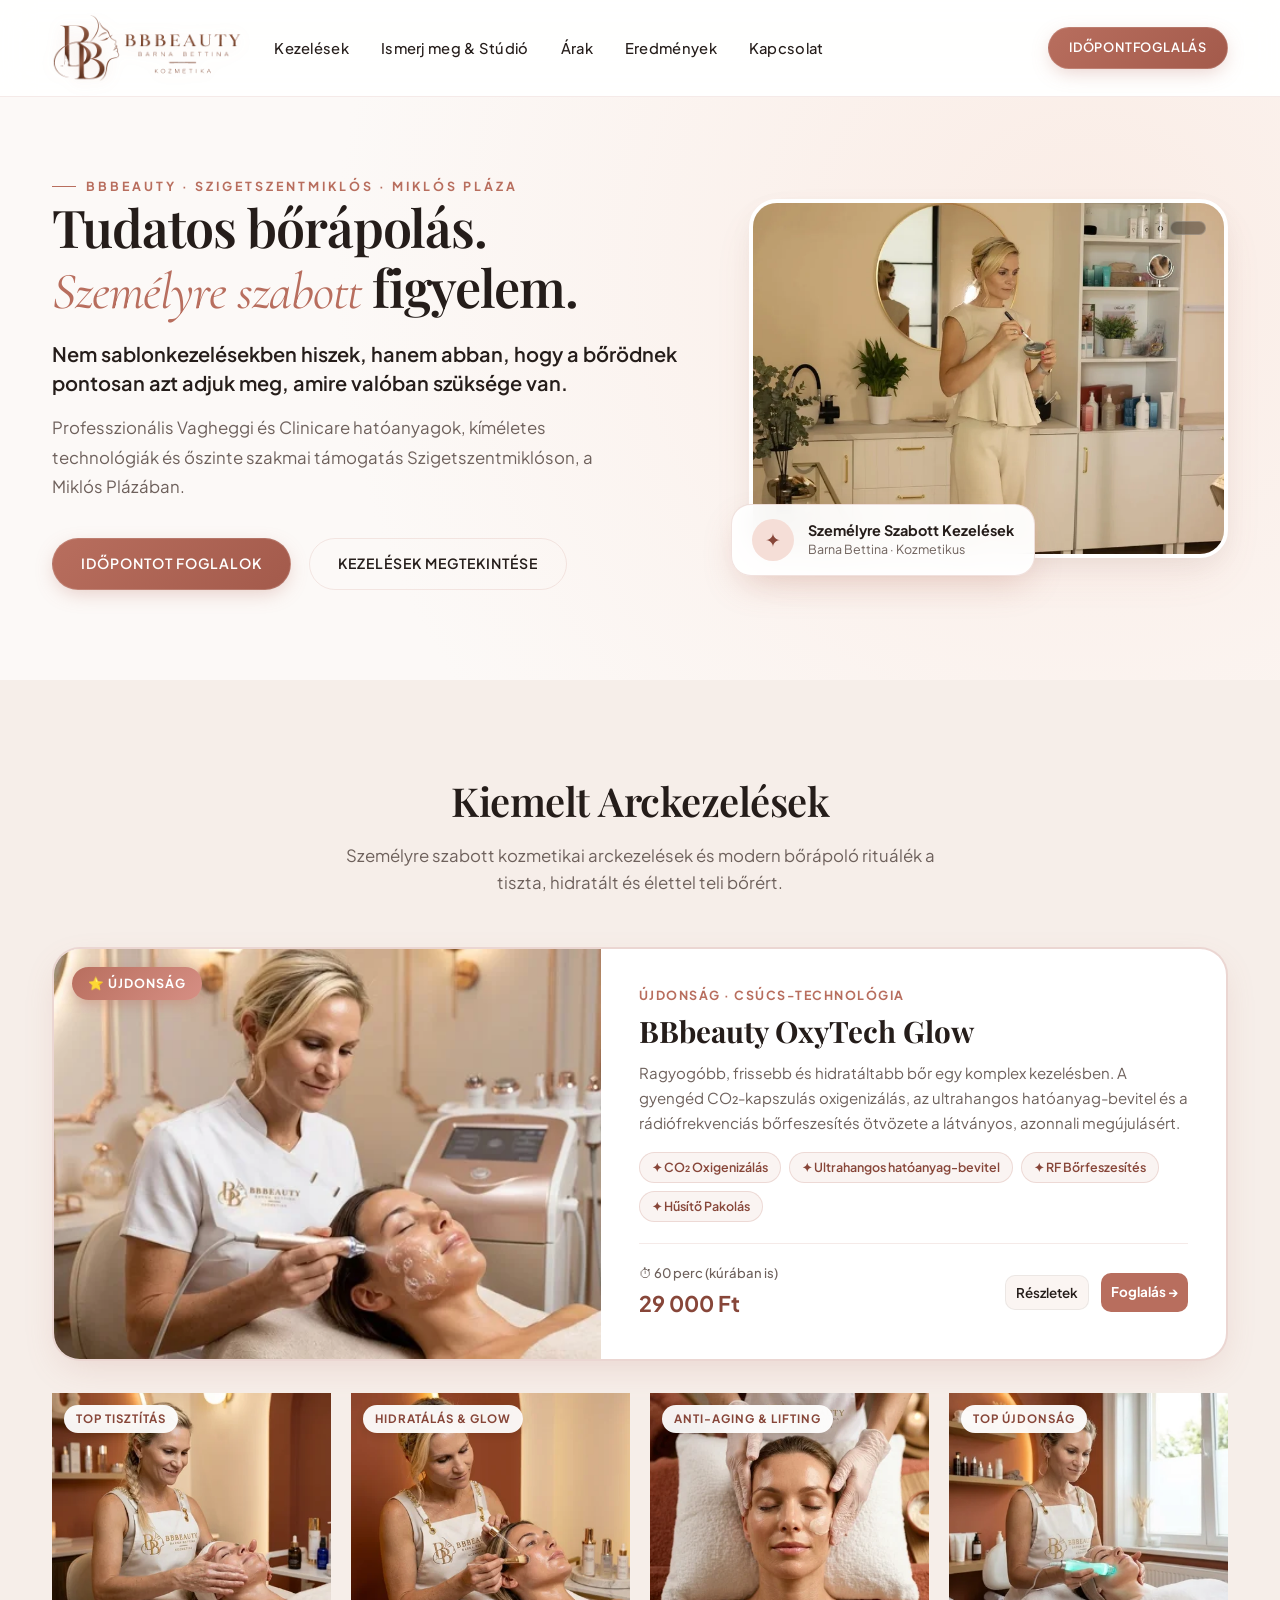
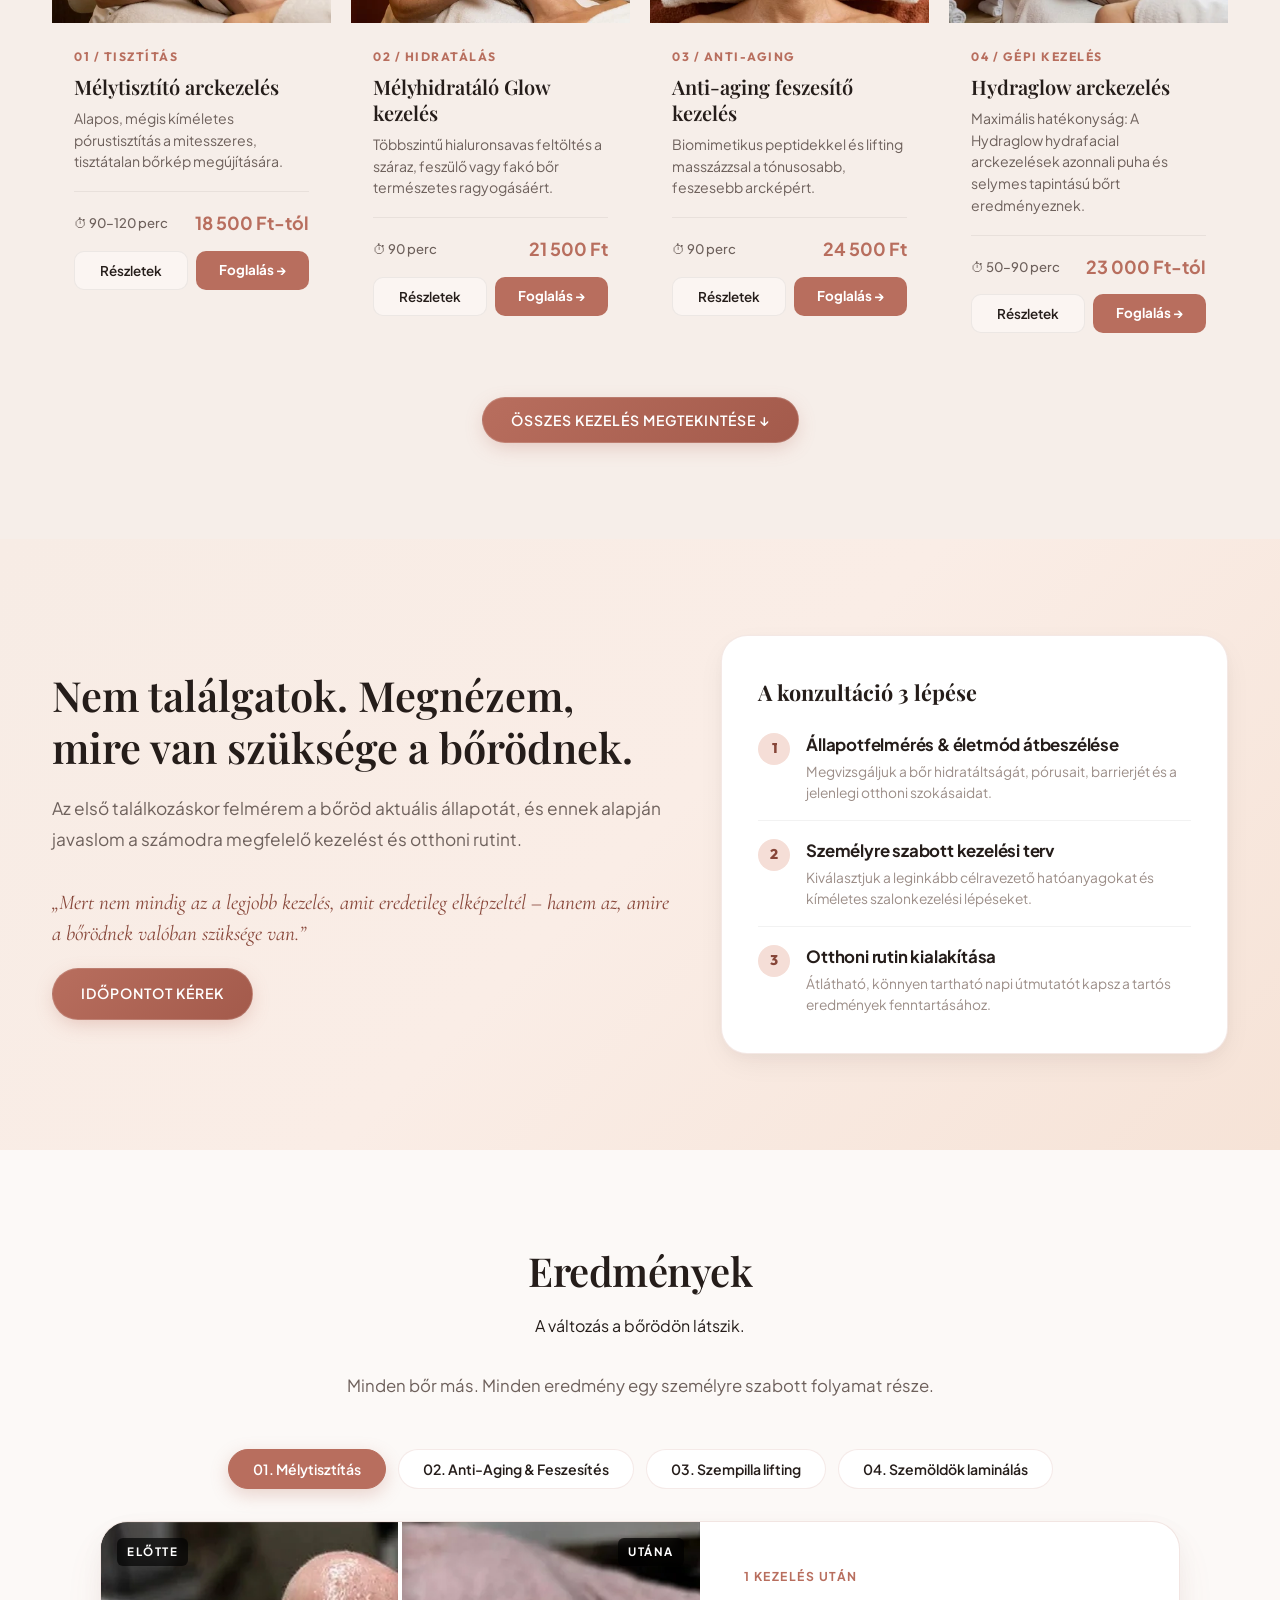
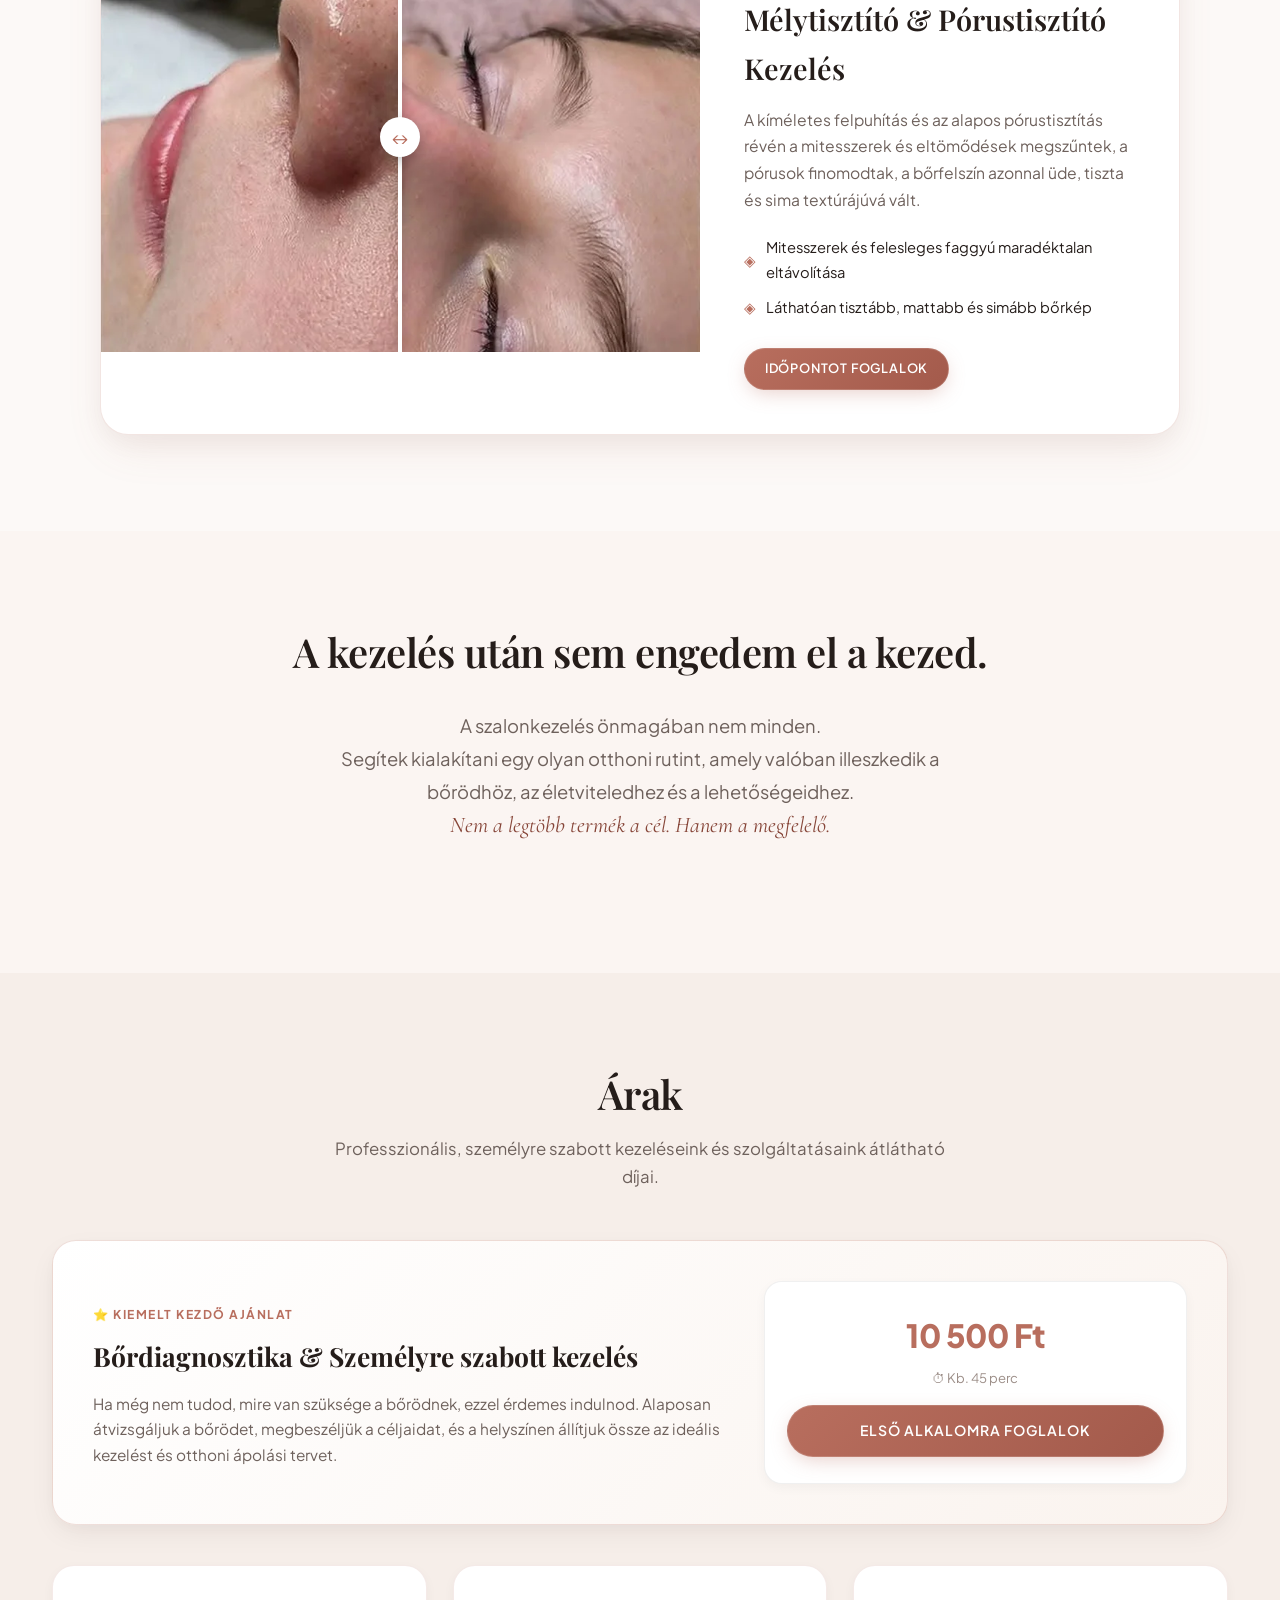
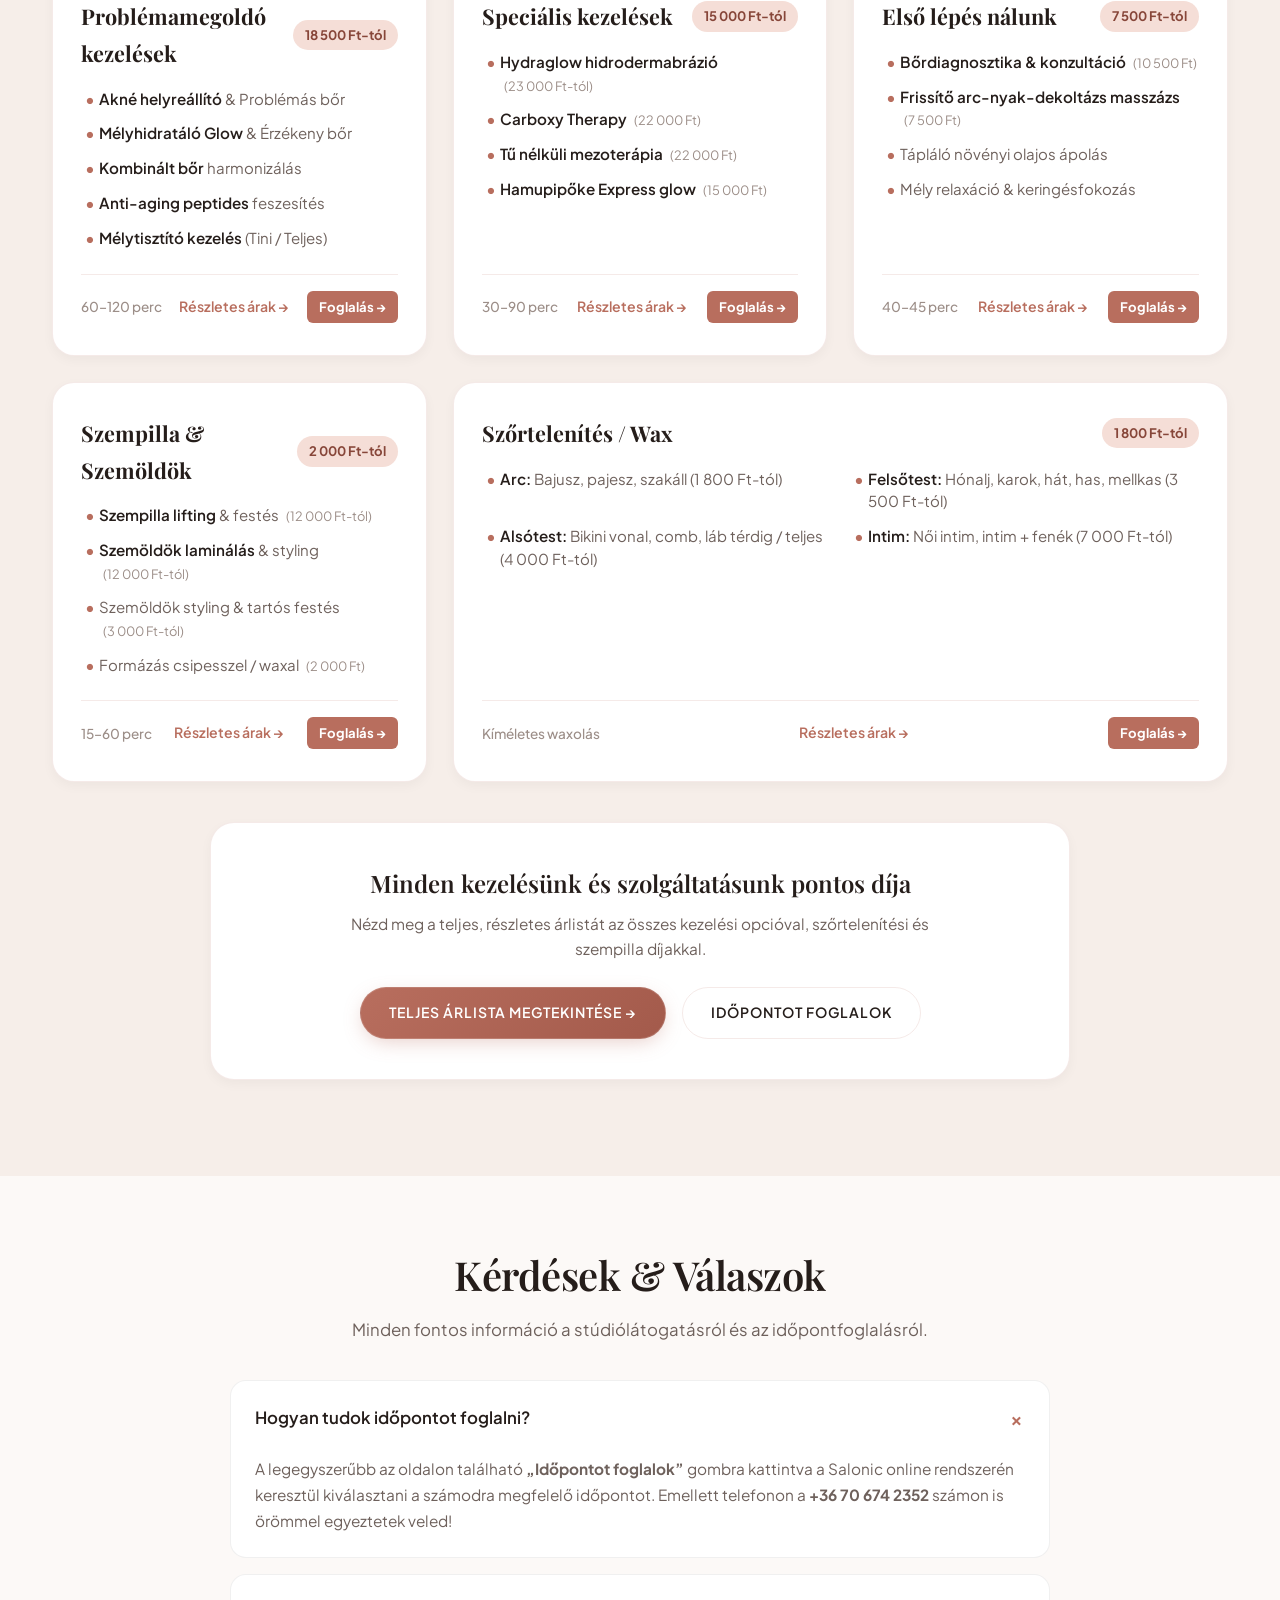
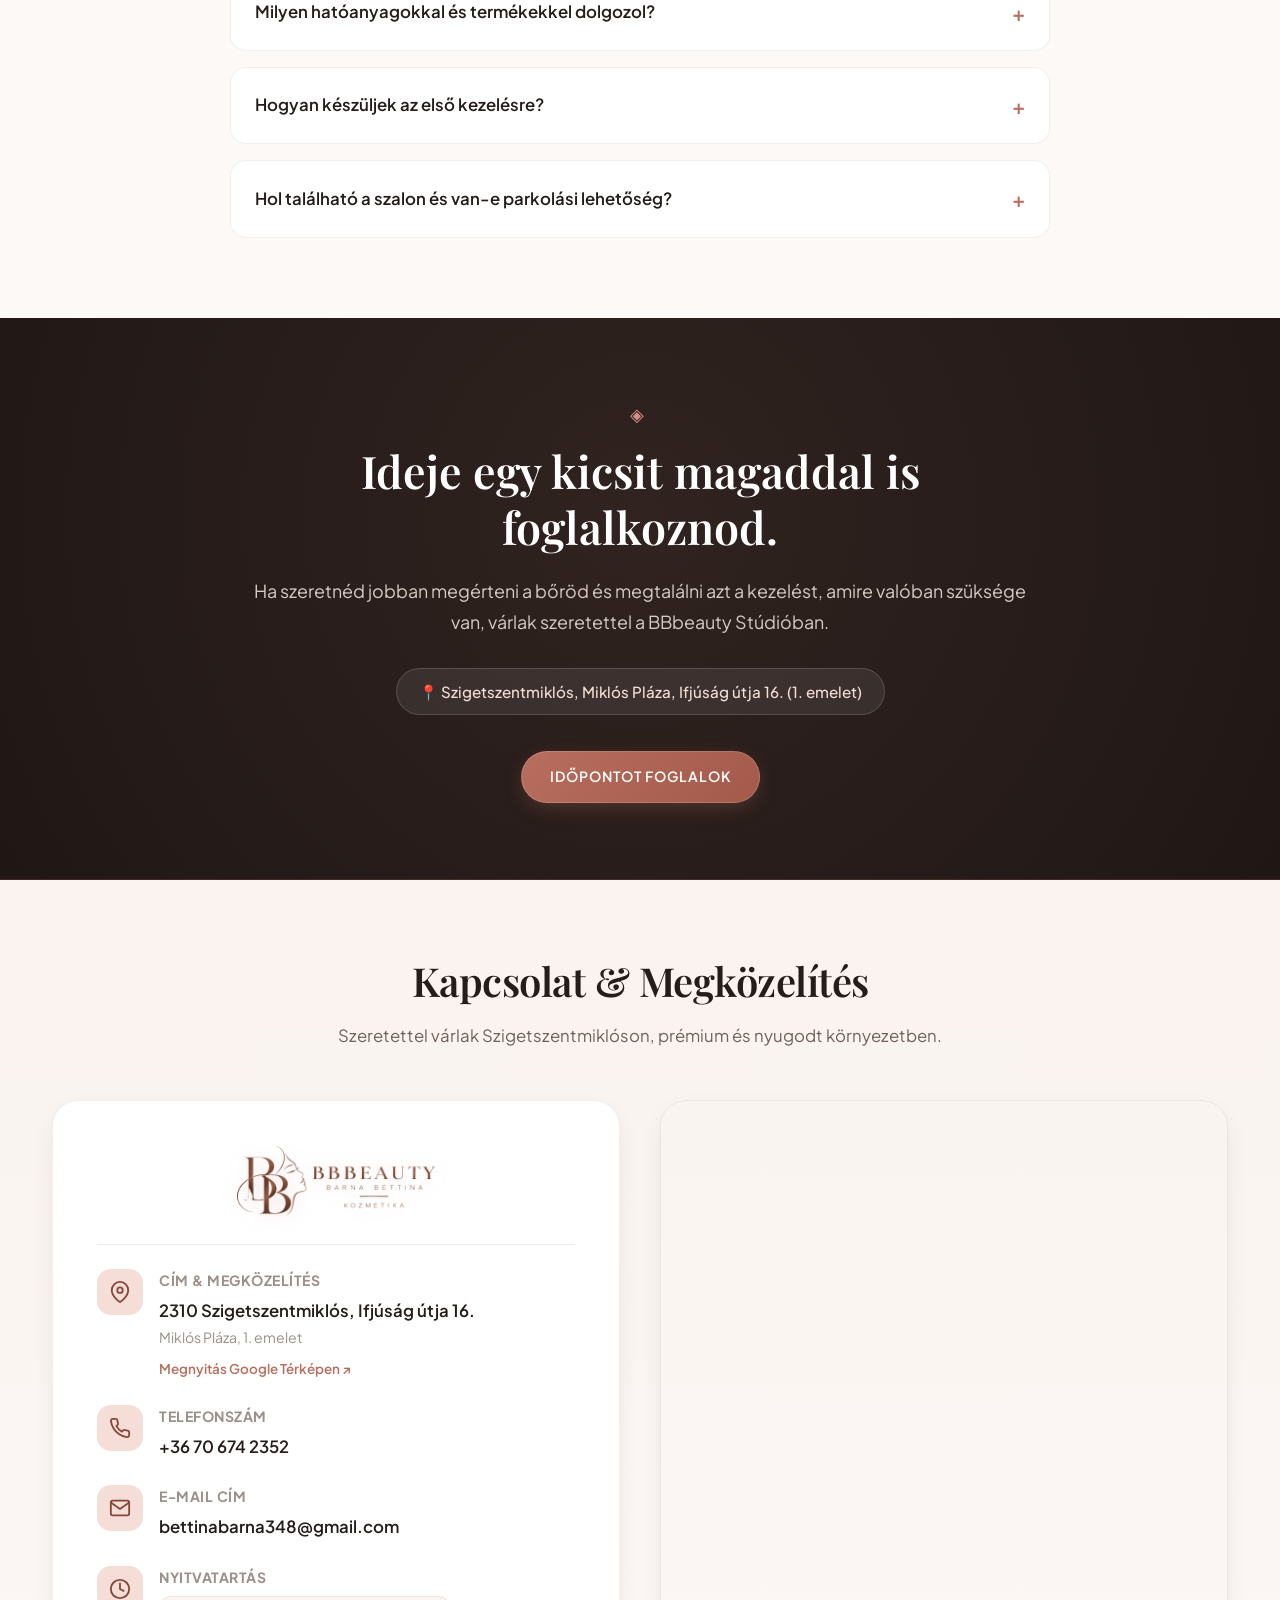
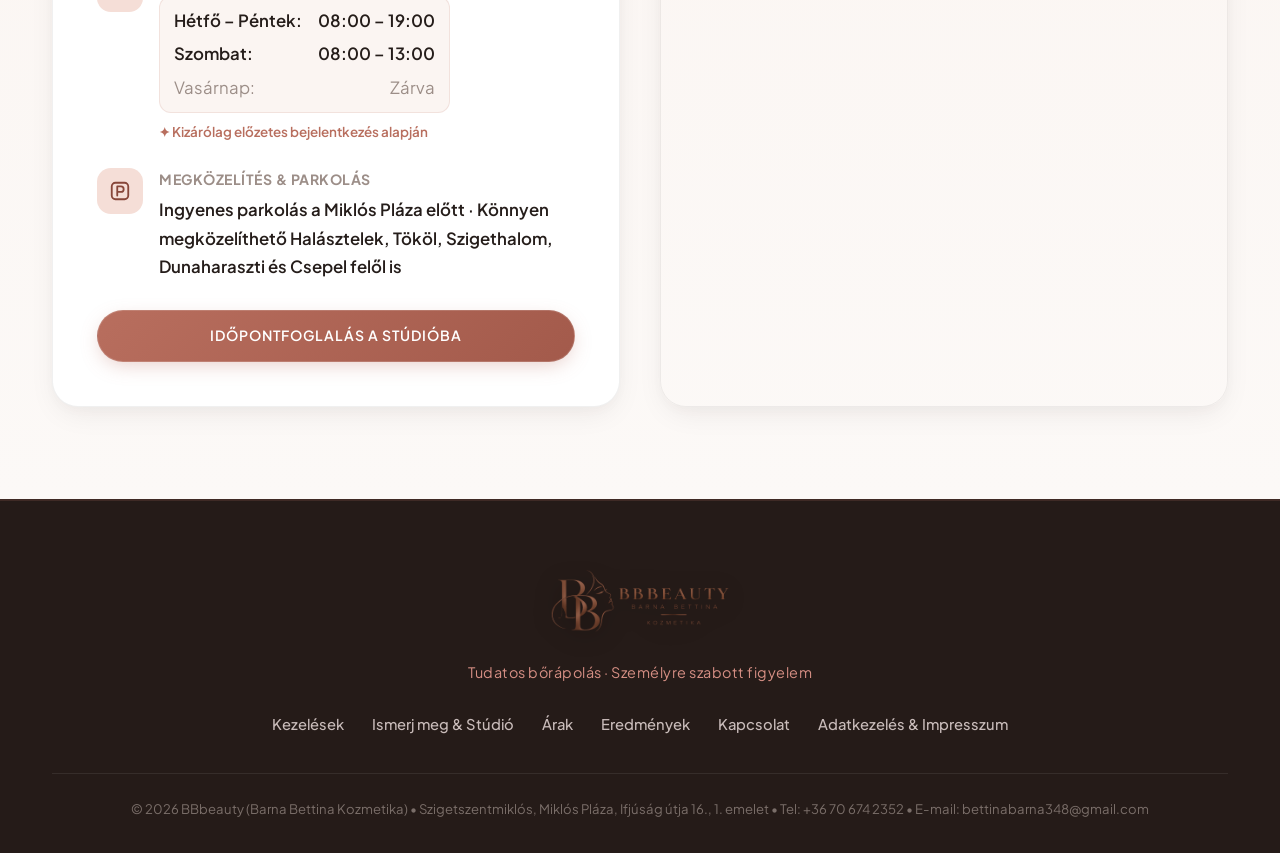
==== index.html @ 39298347 "feat: Teljes SEO csomag szinkronizálása és keresőmotorok (Google indexelés) bekapcsolása" ====
<!DOCTYPE html>

<html lang="hu">
<head>
<meta charset="utf-8"/>
<meta content="width=device-width, initial-scale=1.0" name="viewport"/>
<title>BBbeauty Kozmetika Szigetszentmiklós | Arckezelés, Hydraglow, Anti-aging</title>
<meta content="Tudatos bőrápolás Szigetszentmiklóson a Miklós Plázában. Vagheggi és Clinicare kezelések, mélytisztítás, hialuronsavas és oxigénes arckezelések. Foglalj időpontot!" name="description"/>
<meta content="index, follow, max-image-preview:large, max-snippet:-1, max-video-preview:-1" name="robots"/>
<link href="https://bbbeautykozmetika.hu/" rel="canonical"/>
<link href="favicon.ico" rel="icon" sizes="any"/>
<link href="favicon-32x32.png" rel="icon" sizes="32x32" type="image/png"/>
<link href="favicon-16x16.png" rel="icon" sizes="16x16" type="image/png"/>
<link href="apple-touch-icon.png" rel="apple-touch-icon"/>
<link href="manifest.json" rel="manifest"/>
<meta content="#B86E5E" name="theme-color"/>
<!-- OpenGraph / Social SEO -->
<meta content="website" property="og:type"/>
<meta content="hu_HU" property="og:locale"/>
<meta content="https://bbbeautykozmetika.hu/" property="og:url"/>
<meta content="BBbeauty Kozmetika Szigetszentmiklós" property="og:site_name"/>
<meta content="BBbeauty Kozmetika Szigetszentmiklós | Arckezelés, Hydraglow, Anti-aging" property="og:title"/>
<meta content="Tudatos bőrápolás Szigetszentmiklóson a Miklós Plázában. Vagheggi és Clinicare kezelések, mélytisztítás, hialuronsavas és oxigénes arckezelések. Foglalj időpontot!" property="og:description"/>
<meta content="https://bbbeautykozmetika.hu/images/bbbeauty-oxytech-glow-arckezeles-szigetszentmiklos-1200.jpg" property="og:image"/>
<meta content="1200" property="og:image:width"/>
<meta content="900" property="og:image:height"/>
<meta content="BBbeauty Kozmetika Szigetszentmiklós - Barna Bettina" property="og:image:alt"/>
<meta content="summary_large_image" name="twitter:card"/>
<meta content="https://bbbeautykozmetika.hu/images/bbbeauty-oxytech-glow-arckezeles-szigetszentmiklos-1200.jpg" name="twitter:image"/>
<!-- Schema.org LocalBusiness Structured Data -->
<script type="application/ld+json">
{
  "@context": "https://schema.org",
  "@graph": [
    {
      "@type": "BeautySalon",
      "@id": "https://bbbeautykozmetika.hu/#salon",
      "name": "BBbeauty Kozmetika - Barna Bettina",
      "url": "https://bbbeautykozmetika.hu/",
      "image": [
        "https://bbbeautykozmetika.hu/images/bbbeauty-oxytech-glow-arckezeles-szigetszentmiklos-1200.jpg",
        "https://bbbeautykozmetika.hu/images/bbbeauty-barna-bettina-kozmetikus-szigetszentmiklos-1200.jpg"
      ],
      "description": "Személyre szabott arckezelések, tudatos bőrápolás, gépi kezelések és Vagheggi olasz fitokozmetika Szigetszentmiklóson a Miklós Plázában.",
      "serviceType": [
        "Kozmetika Szigetszentmiklós",
        "Személyre szabott arckezelés",
        "Arctisztítás és akné kezelés",
        "Hydraglow hidrodermabrázió",
        "Anti-aging kezelés",
        "Szempilla lifting",
        "Szemöldök laminálás"
      ],
      "areaServed": [
        "Szigetszentmiklós",
        "Halásztelek",
        "Tököl",
        "Szigethalom",
        "Dunaharaszti",
        "Csepel"
      ],
      "address": {
        "@type": "PostalAddress",
        "streetAddress": "Ifjúság útja 16., Miklós Pláza 1. emelet",
        "addressLocality": "Szigetszentmiklós",
        "postalCode": "2310",
        "addressCountry": "HU"
      },
      "geo": {
        "@type": "GeoCoordinates",
        "latitude": 47.3456,
        "longitude": 19.0483
      },
      "telephone": "+36706742352",
      "email": "bettinabarna348@gmail.com",
      "priceRange": "$$",
      "openingHoursSpecification": [
        {
          "@type": "OpeningHoursSpecification",
          "dayOfWeek": ["Monday", "Tuesday", "Wednesday", "Thursday", "Friday"],
          "opens": "08:00",
          "closes": "19:00"
        },
        {
          "@type": "OpeningHoursSpecification",
          "dayOfWeek": "Saturday",
          "opens": "08:00",
          "closes": "13:00"
        }
      ]
    },
    {
      "@type": "FAQPage",
      "@id": "https://bbbeautykozmetika.hu/#faq",
      "mainEntity": [
        {
          "@type": "Question",
          "name": "Hogyan tudok időpontot foglalni?",
          "acceptedAnswer": {
            "@type": "Answer",
            "text": "A legegyszerűbb az oldalon található 'Időpontot foglalok' gombra kattintva a Salonic online rendszerén keresztül kiválasztani a számodra megfelelő időpontot. Emellett telefonon a +36 70 674 2352 számon is egyeztethetünk."
          }
        },
        {
          "@type": "Question",
          "name": "Milyen hatóanyagokkal és termékekkel dolgozol?",
          "acceptedAnswer": {
            "@type": "Answer",
            "text": "A kezelések során professzionális, magas hatóanyag-tartalmú Vagheggi olasz fitokozmetikumokkal és Clinicare orvos-kozmetikai termékekkel dolgozom a bőr egyéni állapotához igazítva."
          }
        },
        {
          "@type": "Question",
          "name": "Hogyan készüljek az első kezelésre?",
          "acceptedAnswer": {
            "@type": "Answer",
            "text": "Különösebb előkészület nem szükséges. Nyugodtan érkezhetsz sminkben is, a stúdióban kíméletesen megtisztítom az arcodat. Érdemes átgondolnod, milyen termékeket használsz most otthon."
          }
        },
        {
          "@type": "Question",
          "name": "Hol található a szalon és van-e parkolási lehetőség?",
          "acceptedAnswer": {
            "@type": "Answer",
            "text": "A stúdió Szigetszentmiklóson, a Miklós Pláza 1. emeletén található (Ifjúság útja 16.). Az épület előtt kényelmes és ingyenes parkolóhelyek állnak rendelkezésedre."
          }
        }
      ]
    }
  ]
}
</script>
<link href="styles.css?v=8.1" rel="stylesheet"/>
</head>
<body id="top">
<!-- ================= HEADER & NAVIGATION ================= -->
<header class="site-header">
<div class="container">
<nav class="navbar">
<a class="brand-logo" href="#top" title="BBbeauty - Vissza a tetejére">
<img alt="BBbeauty Logo Szigetszentmiklós" class="brand-logo-img" height="64" src="images/logonyujtott.png" width="168"/>
</a>
<ul class="nav-links">
<li><a class="nav-link" href="#kezelesek">Kezelések</a></li>
<li><a class="nav-link" href="rolam.html">Ismerj meg &amp; Stúdió</a></li>
<li><a class="nav-link" href="arak.html">Árak</a></li>
<li><a class="nav-link" href="#eredmenyek">Eredmények</a></li>
<li><a class="nav-link" href="#kapcsolat">Kapcsolat</a></li>
</ul>
<div class="nav-actions">
<a class="btn btn-primary btn-sm" href="https://bbbeautykozmetika.salonic.hu/showServices/?employeeId=33059&amp;placeId=14908&amp;serviceId=0" rel="noopener noreferrer" target="_blank">
            Időpontfoglalás
          </a>
<button aria-label="Menü megnyitása" class="hamburger-btn">
<span></span><span></span><span></span>
</button>
</div>
</nav>
</div>
</header>
<!-- Mobil Drawer Menü -->
<div class="drawer-backdrop"></div>
<div aria-hidden="true" class="mobile-nav-drawer">
<div class="drawer-header">
<img alt="BBbeauty Logo" src="images/logonyujtott.png" style="height: 52px; width: auto; object-fit: contain;"/>
<button aria-label="Menü bezárása" class="drawer-close-btn">×</button>
</div>
<ul class="drawer-links">
<li><a href="#kezelesek">Kezelések</a></li>
<li><a href="rolam.html">Ismerj meg &amp; Stúdió</a></li>
<li><a href="arak.html">Árak</a></li>
<li><a href="#eredmenyek">Eredmények</a></li>
<li><a href="#arcdiagnosztika">Arcdiagnosztika</a></li>
<li><a href="#gyik">GYIK</a></li>
<li><a href="#kapcsolat">Kapcsolat</a></li>
</ul>
<div style="margin-top: auto; padding-top: 24px;">
<a class="btn btn-primary" href="https://bbbeautykozmetika.salonic.hu/showServices/?employeeId=33059&amp;placeId=14908&amp;serviceId=0" rel="noopener noreferrer" style="width: 100%;" target="_blank">
        Időpontfoglalás
      </a>
</div>
</div>
<!-- ================= 1. HERO SZEKCIÓ (SLIDERREL & V8 BRANDING) ================= -->
<section class="hero-section">
<div class="container">
<div class="hero-grid">
<div class="hero-content">
<div class="hero-tag">BBbeauty · Szigetszentmiklós · Miklós Pláza</div>
<h1 class="hero-title">
            Tudatos bőrápolás.<br/>
<em>Személyre szabott</em> figyelem.
          </h1>
<p class="hero-subtitle">
            Nem sablonkezelésekben hiszek, hanem abban, hogy a bőrödnek pontosan azt adjuk meg, amire valóban szüksége van.
          </p>
<p class="hero-lead">
            Professzionális Vagheggi és Clinicare hatóanyagok, kíméletes technológiák és őszinte szakmai támogatás Szigetszentmiklóson, a Miklós Plázában.
          </p>
<div class="hero-actions">
<a class="btn btn-primary" href="https://bbbeautykozmetika.salonic.hu/showServices/?employeeId=33059&amp;placeId=14908&amp;serviceId=0" rel="noopener noreferrer" target="_blank">
              Időpontot foglalok
            </a>
<a class="btn btn-outline" href="#kezelesek">
              Kezelések megtekintése
            </a>
</div>
</div>
<div class="hero-visual">
<div class="portrait-card">
<!-- 3 Képes Finom Hero Slider -->
<div class="hero-slider-frame">
<div class="hero-slide active">
<img alt="BBbeauty Kozmetika Szigetszentmiklós - Professzionális tálkeverés és hatóanyagok előkészítése" fetchpriority="high" height="450" loading="eager" sizes="(max-width: 768px) 100vw, 600px" src="images/bbbeauty-szalon-kezeles-elokeszites-800.webp" srcset="images/bbbeauty-szalon-kezeles-elokeszites-480.webp 480w, images/bbbeauty-szalon-kezeles-elokeszites-800.webp 800w, images/bbbeauty-szalon-kezeles-elokeszites-1200.webp 1200w" width="600"/>
</div>
<div class="hero-slide">
<img alt="BBbeauty Kozmetika - Exkluzív kezelőágy és prémium szalonkörnyezet Szigetszentmiklóson" height="450" loading="lazy" sizes="(max-width: 768px) 100vw, 600px" src="images/bbbeauty-szalon-kezeloagy-vagheggi-800.webp" srcset="images/bbbeauty-szalon-kezeloagy-vagheggi-480.webp 480w, images/bbbeauty-szalon-kezeloagy-vagheggi-800.webp 800w, images/bbbeauty-szalon-kezeloagy-vagheggi-1200.webp 1200w" width="600"/>
</div>
<div class="hero-slide">
<img alt="BBbeauty Kozmetika - Barna Bettina kozmetikus a kezelőágynál" height="450" loading="lazy" sizes="(max-width: 768px) 100vw, 600px" src="images/bbbeauty-barna-bettina-kezeles-kozben-800.webp" srcset="images/bbbeauty-barna-bettina-kezeles-kozben-480.webp 480w, images/bbbeauty-barna-bettina-kezeles-kozben-800.webp 800w, images/bbbeauty-barna-bettina-kezeles-kozben-1200.webp 1200w" width="600"/>
</div>
<!-- Slider navigációs pontok -->
<div class="hero-slider-dots">
<button aria-label="1. kép megtekintése" class="slider-dot active"></button>
<button aria-label="2. kép megtekintése" class="slider-dot"></button>
<button aria-label="3. kép megtekintése" class="slider-dot"></button>
</div>
</div>
<!-- Lebegő Prémium Badge -->
<div class="portrait-floating-badge">
<div class="floating-badge-icon">✦</div>
<div>
<div class="floating-badge-title">Személyre Szabott Kezelések</div>
<div class="floating-badge-sub">Barna Bettina · Kozmetikus</div>
</div>
</div>
</div>
</div>
</div>
</div>
</section>
<!-- ================= 2. KEZELÉSEK (TOP 4 KÉPES KÁRTYA & TELJES KATALÓGUS) ================= -->
<section class="site-section section-alt" id="kezelesek">
<div class="container">
<div class="section-head-center">
<h2 class="section-title-large">Kiemelt Arckezelések</h2>
<p class="section-desc">
          Személyre szabott kozmetikai arckezelések és modern bőrápoló rituálék a tiszta, hidratált és élettel teli bőrért.
        </p>
</div>
<!-- 1. Fekvő Kiemelt Kezelés (BBbeauty OxyTech Glow) -->
<div class="v8-signature-card">
<div class="v8-signature-img-wrap">
<img alt="BBbeauty Kozmetika Szigetszentmiklós - OxyTech Glow oxigénes kezelés" height="900" loading="lazy" sizes="(max-width: 600px) 100vw, (max-width: 1024px) 50vw, 360px" src="images/bbbeauty-oxytech-glow-arckezeles-szigetszentmiklos-800.webp" srcset="images/bbbeauty-oxytech-glow-arckezeles-szigetszentmiklos-480.webp 480w, images/bbbeauty-oxytech-glow-arckezeles-szigetszentmiklos-800.webp 800w, images/bbbeauty-oxytech-glow-arckezeles-szigetszentmiklos-1200.webp 1200w" width="1200"/>
<span class="v8-signature-badge">⭐ Újdonság</span>
</div>
<div class="v8-signature-body">
<div>
<span class="v8-signature-tag">Újdonság · Csúcs-technológia</span>
<h3 class="v8-signature-title">BBbeauty OxyTech Glow</h3>
<p class="v8-signature-desc">
              Ragyogóbb, frissebb és hidratáltabb bőr egy komplex kezelésben. A gyengéd CO₂-kapszulás oxigenizálás, az ultrahangos hatóanyag-bevitel és a rádiófrekvenciás bőrfeszesítés ötvözete a látványos, azonnali megújulásért.
            </p>
<div class="v8-signature-features">
<span class="v8-signature-pill">✦ CO₂ Oxigenizálás</span>
<span class="v8-signature-pill">✦ Ultrahangos hatóanyag-bevitel</span>
<span class="v8-signature-pill">✦ RF Bőrfeszesítés</span>
<span class="v8-signature-pill">✦ Hűsítő Pakolás</span>
</div>
</div>
<div class="v8-signature-footer">
<div class="v8-signature-meta">
<span class="v8-signature-duration">⏱ 60 perc (kúrában is)</span>
<span class="v8-signature-price">29 000 Ft</span>
</div>
<div class="v8-signature-actions">
<button class="btn-detail-link btn-treatment-detail" data-id="oxytech-glow">Részletek</button>
<a class="btn-card-book" href="https://bbbeautykozmetika.salonic.hu/showServices/?employeeId=33059&amp;placeId=14908&amp;serviceId=0" rel="noopener noreferrer" target="_blank">Foglalás →</a>
</div>
</div>
</div>
</div>
<!-- 2. További 4 Kiemelt Kezelés (4-es Kártyarács) -->
<div class="v8-top-grid">
<!-- 1. Mélytisztító arckezelés -->
<div class="v8-top-card">
<div class="v8-top-img-wrap">
<img alt="BBbeauty Kozmetika Szigetszentmiklós - Mélytisztító arckezelés és pórustisztítás" height="900" loading="lazy" sizes="(max-width: 600px) 100vw, (max-width: 1024px) 50vw, 360px" src="images/bbbeauty-melytisztito-arckezeles-szigetszentmiklos-800.webp" srcset="images/bbbeauty-melytisztito-arckezeles-szigetszentmiklos-480.webp 480w, images/bbbeauty-melytisztito-arckezeles-szigetszentmiklos-800.webp 800w, images/bbbeauty-melytisztito-arckezeles-szigetszentmiklos-1200.webp 1200w" width="1200"/>
<span class="v8-top-badge">Top Tisztítás</span>
</div>
<div class="v8-top-body">
<div>
<span class="v8-top-num">01 / TISZTÍTÁS</span>
<h3 class="v8-top-title">Mélytisztító arckezelés</h3>
<p class="v8-top-desc">Alapos, mégis kíméletes pórustisztítás a mitesszeres, tisztátalan bőrkép megújítására.</p>
</div>
<div class="v8-top-footer">
<div class="v8-top-meta">
<span class="v8-top-duration">⏱ 90–120 perc</span>
<span class="v8-top-price">18 500 Ft-tól</span>
</div>
<div class="card-action-btns">
<button class="btn-detail-link btn-treatment-detail" data-id="melytisztito-arckezeles">Részletek</button>
<a class="btn-card-book" href="https://bbbeautykozmetika.salonic.hu/selectEmployee/?placeId=14908&amp;serviceId=479904" rel="noopener noreferrer" target="_blank">Foglalás →</a>
</div>
</div>
</div>
</div>
<!-- 2. Mélyhidratáló Glow kezelés -->
<div class="v8-top-card">
<div class="v8-top-img-wrap">
<img alt="BBbeauty Kozmetika Szigetszentmiklós - Mélyhidratáló Glow hialuronsavas arckezelés" height="900" loading="lazy" sizes="(max-width: 600px) 100vw, (max-width: 1024px) 50vw, 360px" src="images/bbbeauty-melyhidralato-glow-arckezeles-800.webp" srcset="images/bbbeauty-melyhidralato-glow-arckezeles-480.webp 480w, images/bbbeauty-melyhidralato-glow-arckezeles-800.webp 800w, images/bbbeauty-melyhidralato-glow-arckezeles-1200.webp 1200w" width="1200"/>
<span class="v8-top-badge">Hidratálás &amp; Glow</span>
</div>
<div class="v8-top-body">
<div>
<span class="v8-top-num">02 / HIDRATÁLÁS</span>
<h3 class="v8-top-title">Mélyhidratáló Glow kezelés</h3>
<p class="v8-top-desc">Többszintű hialuronsavas feltöltés a száraz, feszülő vagy fakó bőr természetes ragyogásáért.</p>
</div>
<div class="v8-top-footer">
<div class="v8-top-meta">
<span class="v8-top-duration">⏱ 90 perc</span>
<span class="v8-top-price">21 500 Ft</span>
</div>
<div class="card-action-btns">
<button class="btn-detail-link btn-treatment-detail" data-id="melyhidralato-glow">Részletek</button>
<a class="btn-card-book" href="https://bbbeautykozmetika.salonic.hu/selectEmployee/?placeId=14908&amp;serviceId=479908" rel="noopener noreferrer" target="_blank">Foglalás →</a>
</div>
</div>
</div>
</div>
<!-- 3. Anti-aging feszesítő kezelés -->
<div class="v8-top-card">
<div class="v8-top-img-wrap">
<img alt="BBbeauty Kozmetika Szigetszentmiklós - Anti-aging peptides lifting kezelés" height="900" loading="lazy" sizes="(max-width: 600px) 100vw, (max-width: 1024px) 50vw, 360px" src="images/bbbeauty-anti-aging-feszesito-kezeles-800.webp" srcset="images/bbbeauty-anti-aging-feszesito-kezeles-480.webp 480w, images/bbbeauty-anti-aging-feszesito-kezeles-800.webp 800w, images/bbbeauty-anti-aging-feszesito-kezeles-1200.webp 1200w" width="1200"/>
<span class="v8-top-badge">Anti-Aging &amp; Lifting</span>
</div>
<div class="v8-top-body">
<div>
<span class="v8-top-num">03 / ANTI-AGING</span>
<h3 class="v8-top-title">Anti-aging feszesítő kezelés</h3>
<p class="v8-top-desc">Biomimetikus peptidekkel és lifting masszázzsal a tónusosabb, feszesebb arcképért.</p>
</div>
<div class="v8-top-footer">
<div class="v8-top-meta">
<span class="v8-top-duration">⏱ 90 perc</span>
<span class="v8-top-price">24 500 Ft</span>
</div>
<div class="card-action-btns">
<button class="btn-detail-link btn-treatment-detail" data-id="anti-aging-feszesito">Részletek</button>
<a class="btn-card-book" href="https://bbbeautykozmetika.salonic.hu/selectEmployee/?placeId=14908&amp;serviceId=479914" rel="noopener noreferrer" target="_blank">Foglalás →</a>
</div>
</div>
</div>
</div>
<!-- 4. Hydraglow hidrodermabráziós arckezelés -->
<div class="v8-top-card">
<div class="v8-top-img-wrap">
<img alt="BBbeauty Kozmetika Szigetszentmiklós - Hydraglow hidrodermabráziós arckezelés" height="900" loading="lazy" sizes="(max-width: 600px) 100vw, (max-width: 1024px) 50vw, 360px" src="images/bbbeauty-hydraglow-hidrodermabrazio-kezeles-800.webp" srcset="images/bbbeauty-hydraglow-hidrodermabrazio-kezeles-480.webp 480w, images/bbbeauty-hydraglow-hidrodermabrazio-kezeles-800.webp 800w, images/bbbeauty-hydraglow-hidrodermabrazio-kezeles-1200.webp 1200w" width="1200"/>
<span class="v8-top-badge">Top Újdonság</span>
</div>
<div class="v8-top-body">
<div>
<span class="v8-top-num">04 / GÉPI KEZELÉS</span>
<h3 class="v8-top-title">Hydraglow arckezelés</h3>
<p class="v8-top-desc">Maximális hatékonyság: A Hydraglow hydrafacial arckezelések azonnali puha és selymes tapintású bőrt eredményeznek.</p>
</div>
<div class="v8-top-footer">
<div class="v8-top-meta">
<span class="v8-top-duration">⏱ 50–90 perc</span>
<span class="v8-top-price">23 000 Ft-tól</span>
</div>
<div class="card-action-btns">
<button class="btn-detail-link btn-treatment-detail" data-id="hydraglow-arckezeles">Részletek</button>
<a class="btn-card-book" href="https://bbbeautykozmetika.salonic.hu/showServices/?employeeId=33059&amp;placeId=14908&amp;serviceId=0" rel="noopener noreferrer" target="_blank">Foglalás →</a>
</div>
</div>
</div>
</div>
</div>
<!-- Összes kezelés megtekintése Gomb -->
<div style="text-align: center;">
<button class="btn btn-primary" id="toggleCatalogBtn">
          Összes kezelés megtekintése ↓
        </button>
</div>
<!-- Lenyíló / Részletes Katalógus Blokk (9 Kezelés Kategória Szűrőkkel) -->
<div class="treatments-catalog-wrap" id="catalogWrap" style="display: none;">
<div class="filter-tabs-bar">
<button class="filter-tab-btn active" data-filter="all">Összes Kezelés</button>
<button class="filter-tab-btn" data-filter="cleansing">Mélytisztítás</button>
<button class="filter-tab-btn" data-filter="glow">Hidratálás &amp; Glow</button>
<button class="filter-tab-btn" data-filter="antiaging">Anti-aging &amp; Feszesítés</button>
<button class="filter-tab-btn" data-filter="problemas">Problémás Bőr</button>
<button class="filter-tab-btn" data-filter="sensitive">Érzékeny Bőr</button>
<button class="filter-tab-btn" data-filter="special">Gépi Kezelések</button>
</div>
<div class="treatments-grid">
<!-- 1. BBbeauty OxyTech Glow -->
<div class="treatment-card-item" data-category="special glow antiaging">
<div class="treatment-img-wrap">
<img alt="BBbeauty Kozmetika Szigetszentmiklós - OxyTech Glow oxigénes kezelés" height="900" loading="lazy" sizes="(max-width: 600px) 100vw, (max-width: 1024px) 50vw, 360px" src="images/bbbeauty-oxytech-glow-arckezeles-szigetszentmiklos-800.webp" srcset="images/bbbeauty-oxytech-glow-arckezeles-szigetszentmiklos-480.webp 480w, images/bbbeauty-oxytech-glow-arckezeles-szigetszentmiklos-800.webp 800w, images/bbbeauty-oxytech-glow-arckezeles-szigetszentmiklos-1200.webp 1200w" width="1200"/>
<span class="treatment-badge-tag">⭐ Újdonság</span>
</div>
<div class="treatment-body">
<div>
<h3 class="treatment-title">BBbeauty OxyTech Glow</h3>
<p class="treatment-desc">Komplex non-invazív oxigénterápia: gyengéd CO₂ hámlasztás, ultrahangos szérumbevitel és RF bőrfeszesítés.</p>
</div>
<div class="treatment-footer">
<div class="treatment-meta-info">
<span class="treatment-duration">⏱ 60 perc</span>
<span class="treatment-price">29 000 Ft</span>
</div>
<div class="card-action-btns">
<button class="btn-detail-link btn-treatment-detail" data-id="oxytech-glow">Részletek</button>
<a class="btn-card-book" href="https://bbbeautykozmetika.salonic.hu/showServices/?employeeId=33059&amp;placeId=14908&amp;serviceId=0" rel="noopener noreferrer" target="_blank">Foglalás →</a>
</div>
</div>
</div>
</div>
<!-- 2. Mélytisztító arckezelés -->
<div class="treatment-card-item" data-category="cleansing">
<div class="treatment-img-wrap">
<img alt="BBbeauty Kozmetika Szigetszentmiklós - Mélytisztító arckezelés és pórustisztítás" height="900" loading="lazy" sizes="(max-width: 600px) 100vw, (max-width: 1024px) 50vw, 360px" src="images/bbbeauty-melytisztito-arckezeles-szigetszentmiklos-800.webp" srcset="images/bbbeauty-melytisztito-arckezeles-szigetszentmiklos-480.webp 480w, images/bbbeauty-melytisztito-arckezeles-szigetszentmiklos-800.webp 800w, images/bbbeauty-melytisztito-arckezeles-szigetszentmiklos-1200.webp 1200w" width="1200"/>
<span class="treatment-badge-tag">Mélytisztítás</span>
</div>
<div class="treatment-body">
<div>
<h3 class="treatment-title">Mélytisztító arckezelés</h3>
<p class="treatment-desc">Alapos, mégis kíméletes pórustisztítás a mitesszeres, tisztátalan bőrkép megújítására.</p>
</div>
<div class="treatment-footer">
<div class="treatment-meta-info">
<span class="treatment-duration">⏱ 90–120 perc</span>
<span class="treatment-price">18 500 Ft-tól</span>
</div>
<div class="card-action-btns">
<button class="btn-detail-link btn-treatment-detail" data-id="melytisztito-arckezeles">Részletek</button>
<a class="btn-card-book" href="https://bbbeautykozmetika.salonic.hu/showServices/?employeeId=33059&amp;placeId=14908&amp;serviceId=0" rel="noopener noreferrer" target="_blank">Foglalás →</a>
</div>
</div>
</div>
</div>
<!-- 3. Mélyhidratáló Glow kezelés -->
<div class="treatment-card-item" data-category="glow">
<div class="treatment-img-wrap">
<img alt="BBbeauty Kozmetika Szigetszentmiklós - Mélyhidratáló Glow hialuronsavas arckezelés" height="900" loading="lazy" sizes="(max-width: 600px) 100vw, (max-width: 1024px) 50vw, 360px" src="images/bbbeauty-melyhidralato-glow-arckezeles-800.webp" srcset="images/bbbeauty-melyhidralato-glow-arckezeles-480.webp 480w, images/bbbeauty-melyhidralato-glow-arckezeles-800.webp 800w, images/bbbeauty-melyhidralato-glow-arckezeles-1200.webp 1200w" width="1200"/>
<span class="treatment-badge-tag">Hidratálás</span>
</div>
<div class="treatment-body">
<div>
<h3 class="treatment-title">Mélyhidratáló Glow kezelés</h3>
<p class="treatment-desc">Többszintű hialuronsavas feltöltés a száraz, feszülő vagy fakó bőr természetes ragyogásáért.</p>
</div>
<div class="treatment-footer">
<div class="treatment-meta-info">
<span class="treatment-duration">⏱ 90 perc</span>
<span class="treatment-price">21 500 Ft</span>
</div>
<div class="card-action-btns">
<button class="btn-detail-link btn-treatment-detail" data-id="melyhidralato-glow">Részletek</button>
<a class="btn-card-book" href="https://bbbeautykozmetika.salonic.hu/selectEmployee/?placeId=14908&amp;serviceId=479908" rel="noopener noreferrer" target="_blank">Foglalás →</a>
</div>
</div>
</div>
</div>
<!-- 4. Anti-aging feszesítő kezelés -->
<div class="treatment-card-item" data-category="antiaging">
<div class="treatment-img-wrap">
<img alt="BBbeauty Kozmetika Szigetszentmiklós - Anti-aging peptides lifting kezelés" height="900" loading="lazy" sizes="(max-width: 600px) 100vw, (max-width: 1024px) 50vw, 360px" src="images/bbbeauty-anti-aging-feszesito-kezeles-800.webp" srcset="images/bbbeauty-anti-aging-feszesito-kezeles-480.webp 480w, images/bbbeauty-anti-aging-feszesito-kezeles-800.webp 800w, images/bbbeauty-anti-aging-feszesito-kezeles-1200.webp 1200w" width="1200"/>
<span class="treatment-badge-tag">Anti-Aging</span>
</div>
<div class="treatment-body">
<div>
<h3 class="treatment-title">Anti-aging feszesítő kezelés</h3>
<p class="treatment-desc">Biomimetikus peptidekkel és lifting masszázzsal a tónusosabb, feszesebb arcképért.</p>
</div>
<div class="treatment-footer">
<div class="treatment-meta-info">
<span class="treatment-duration">⏱ 90 perc</span>
<span class="treatment-price">24 500 Ft</span>
</div>
<div class="card-action-btns">
<button class="btn-detail-link btn-treatment-detail" data-id="anti-aging-feszesito">Részletek</button>
<a class="btn-card-book" href="https://bbbeautykozmetika.salonic.hu/selectEmployee/?placeId=14908&amp;serviceId=479914" rel="noopener noreferrer" target="_blank">Foglalás →</a>
</div>
</div>
</div>
</div>
<!-- 5. Akné helyreállító kezelés -->
<div class="treatment-card-item" data-category="problemas">
<div class="treatment-img-wrap">
<img alt="BBbeauty Kozmetika Szigetszentmiklós - Akné helyreállító problémás bőr kezelés" height="900" loading="lazy" sizes="(max-width: 600px) 100vw, (max-width: 1024px) 50vw, 360px" src="images/bbbeauty-problemas-bor-akne-kezeles-800.webp" srcset="images/bbbeauty-problemas-bor-akne-kezeles-480.webp 480w, images/bbbeauty-problemas-bor-akne-kezeles-800.webp 800w, images/bbbeauty-problemas-bor-akne-kezeles-1200.webp 1200w" width="1200"/>
<span class="treatment-badge-tag">Kiegyensúlyozás</span>
</div>
<div class="treatment-body">
<div>
<h3 class="treatment-title">Akné helyreállító kezelés</h3>
<p class="treatment-desc">Gyulladáscsökkentő, faggyúszabályozó ápolás mitesszeres, aknéra hajlamos bőrre.</p>
</div>
<div class="treatment-footer">
<div class="treatment-meta-info">
<span class="treatment-duration">⏱ 90 perc</span>
<span class="treatment-price">21 500 Ft</span>
</div>
<div class="card-action-btns">
<button class="btn-detail-link btn-treatment-detail" data-id="akne-helyreallito">Részletek</button>
<a class="btn-card-book" href="https://bbbeautykozmetika.salonic.hu/selectEmployee/?placeId=14908&amp;serviceId=479906" rel="noopener noreferrer" target="_blank">Foglalás →</a>
</div>
</div>
</div>
</div>
<!-- 6. Érzékeny bőr nyugtató rituálé -->
<div class="treatment-card-item" data-category="sensitive">
<div class="treatment-img-wrap">
<img alt="BBbeauty Kozmetika Szigetszentmiklós - Érzékeny bőr nyugtató barrier rituálé" height="900" loading="lazy" sizes="(max-width: 600px) 100vw, (max-width: 1024px) 50vw, 360px" src="images/bbbeauty-erzekeny-bor-nyugtato-kezeles-800.webp" srcset="images/bbbeauty-erzekeny-bor-nyugtato-kezeles-480.webp 480w, images/bbbeauty-erzekeny-bor-nyugtato-kezeles-800.webp 800w, images/bbbeauty-erzekeny-bor-nyugtato-kezeles-1200.webp 1200w" width="1200"/>
<span class="treatment-badge-tag">Bőrbarrier</span>
</div>
<div class="treatment-body">
<div>
<h3 class="treatment-title">Érzékeny bőr nyugtató rituálé</h3>
<p class="treatment-desc">Kifejezetten irritált, reaktív vagy kipirosodásra hajlamos arcbőr kíméletes megnyugtatása.</p>
</div>
<div class="treatment-footer">
<div class="treatment-meta-info">
<span class="treatment-duration">⏱ 90 perc</span>
<span class="treatment-price">23 500 Ft</span>
</div>
<div class="card-action-btns">
<button class="btn-detail-link btn-treatment-detail" data-id="erzekeny-bor-nyugtato">Részletek</button>
<a class="btn-card-book" href="https://bbbeautykozmetika.salonic.hu/selectEmployee/?placeId=14908&amp;serviceId=479910" rel="noopener noreferrer" target="_blank">Foglalás →</a>
</div>
</div>
</div>
</div>
<!-- 7. Kombinált bőrregeneráló kezelés -->
<div class="treatment-card-item" data-category="problemas glow">
<div class="treatment-img-wrap">
<img alt="BBbeauty Kozmetika Szigetszentmiklós - Kombinált bőrregeneráló maszkos kezelés" height="900" loading="lazy" sizes="(max-width: 600px) 100vw, (max-width: 1024px) 50vw, 360px" src="images/bbbeauty-kombinalt-bor-regeneralo-kezeles-800.webp" srcset="images/bbbeauty-kombinalt-bor-regeneralo-kezeles-480.webp 480w, images/bbbeauty-kombinalt-bor-regeneralo-kezeles-800.webp 800w, images/bbbeauty-kombinalt-bor-regeneralo-kezeles-1200.webp 1200w" width="1200"/>
<span class="treatment-badge-tag">Regenerálás</span>
</div>
<div class="treatment-body">
<div>
<h3 class="treatment-title">Kombinált bőrregeneráló kezelés</h3>
<p class="treatment-desc">Kombinált és egyensúlyát vesztett bőr komplex megújítása hatóanyagos mélytáplálással.</p>
</div>
<div class="treatment-footer">
<div class="treatment-meta-info">
<span class="treatment-duration">⏱ 60–90 perc</span>
<span class="treatment-price">21 500 Ft-tól</span>
</div>
<div class="card-action-btns">
<button class="btn-detail-link btn-treatment-detail" data-id="kombinalt-bor-kezeles">Részletek</button>
<a class="btn-card-book" href="https://bbbeautykozmetika.salonic.hu/showServices/?employeeId=33059&amp;placeId=14908&amp;serviceId=0" rel="noopener noreferrer" target="_blank">Foglalás →</a>
</div>
</div>
</div>
</div>
<!-- 8. Hydraglow hidrodermabráziós arckezelés -->
<div class="treatment-card-item" data-category="special">
<div class="treatment-img-wrap">
<img alt="BBbeauty Kozmetika Szigetszentmiklós - Hydraglow hidrodermabráziós arckezelés" height="900" loading="lazy" sizes="(max-width: 600px) 100vw, (max-width: 1024px) 50vw, 360px" src="images/bbbeauty-hydraglow-hidrodermabrazio-kezeles-800.webp" srcset="images/bbbeauty-hydraglow-hidrodermabrazio-kezeles-480.webp 480w, images/bbbeauty-hydraglow-hidrodermabrazio-kezeles-800.webp 800w, images/bbbeauty-hydraglow-hidrodermabrazio-kezeles-1200.webp 1200w" width="1200"/>
<span class="treatment-badge-tag">Hydrafacial</span>
</div>
<div class="treatment-body">
<div>
<h3 class="treatment-title">Hydraglow arckezelés</h3>
<p class="treatment-desc">Vákuumos Vortex folyadéksugaras pórustisztítás, savas hámlasztás és hatóanyag-bevitel.</p>
</div>
<div class="treatment-footer">
<div class="treatment-meta-info">
<span class="treatment-duration">⏱ 50–90 perc</span>
<span class="treatment-price">23 000 Ft-tól</span>
</div>
<div class="card-action-btns">
<button class="btn-detail-link btn-treatment-detail" data-id="hydraglow-arckezeles">Részletek</button>
<a class="btn-card-book" href="https://bbbeautykozmetika.salonic.hu/showServices/?employeeId=33059&amp;placeId=14908&amp;serviceId=0" rel="noopener noreferrer" target="_blank">Foglalás →</a>
</div>
</div>
</div>
</div>
<!-- 9. Carboxy Therapy -->
<div class="treatment-card-item" data-category="special">
<div class="treatment-img-wrap">
<img alt="BBbeauty Kozmetika Szigetszentmiklós - Carboxy Therapy CO2 megújító kezelés" height="900" loading="lazy" sizes="(max-width: 600px) 100vw, (max-width: 1024px) 50vw, 360px" src="images/bbbeauty-carboxy-therapy-arckezeles-800.webp" srcset="images/bbbeauty-carboxy-therapy-arckezeles-480.webp 480w, images/bbbeauty-carboxy-therapy-arckezeles-800.webp 800w, images/bbbeauty-carboxy-therapy-arckezeles-1200.webp 1200w" width="1200"/>
<span class="treatment-badge-tag">Oxigénterápia</span>
</div>
<div class="treatment-body">
<div>
<h3 class="treatment-title">Carboxy Therapy</h3>
<p class="treatment-desc">Szén-dioxid-alapú kezelés a mikrokeringés felpezsdítésére és a bőrlégzés támogatására.</p>
</div>
<div class="treatment-footer">
<div class="treatment-meta-info">
<span class="treatment-duration">⏱ 60 perc</span>
<span class="treatment-price">22 000 Ft</span>
</div>
<div class="card-action-btns">
<button class="btn-detail-link btn-treatment-detail" data-id="carboxy-therapy">Részletek</button>
<a class="btn-card-book" href="https://bbbeautykozmetika.salonic.hu/selectEmployee/?placeId=14908&amp;serviceId=479955" rel="noopener noreferrer" target="_blank">Foglalás →</a>
</div>
</div>
</div>
</div>
<!-- 10. Tű nélküli mezoterápia -->
<div class="treatment-card-item" data-category="special">
<div class="treatment-img-wrap">
<img alt="BBbeauty Kozmetika Szigetszentmiklós - Tű nélküli mezoterápia elektroporáció" height="900" loading="lazy" sizes="(max-width: 600px) 100vw, (max-width: 1024px) 50vw, 360px" src="images/bbbeauty-tu-nelkuli-mezoterapia-kezeles-800.webp" srcset="images/bbbeauty-tu-nelkuli-mezoterapia-kezeles-480.webp 480w, images/bbbeauty-tu-nelkuli-mezoterapia-kezeles-800.webp 800w, images/bbbeauty-tu-nelkuli-mezoterapia-kezeles-1200.webp 1200w" width="1200"/>
<span class="treatment-badge-tag">Elektroporáció</span>
</div>
<div class="treatment-body">
<div>
<h3 class="treatment-title">Tű nélküli mezoterápia</h3>
<p class="treatment-desc">Modern elektroporációs kezelés tűszúrás nélkül, steril orvosi hatóanyag-bevitellel.</p>
</div>
<div class="treatment-footer">
<div class="treatment-meta-info">
<span class="treatment-duration">⏱ 60 perc</span>
<span class="treatment-price">22 000 Ft</span>
</div>
<div class="card-action-btns">
<button class="btn-detail-link btn-treatment-detail" data-id="tu-nelkuli-mezoterapia">Részletek</button>
<a class="btn-card-book" href="https://bbbeautykozmetika.salonic.hu/selectEmployee/?placeId=14908&amp;serviceId=479956" rel="noopener noreferrer" target="_blank">Foglalás →</a>
</div>
</div>
</div>
</div>
<!-- 11. Hamupipőke Express -->
<div class="treatment-card-item" data-category="glow">
<div class="treatment-img-wrap">
<img alt="BBbeauty Kozmetika Szigetszentmiklós - Hamupipőke Express ragyogásfokozó kezelés" height="900" loading="lazy" sizes="(max-width: 600px) 100vw, (max-width: 1024px) 50vw, 360px" src="images/bbbeauty-hamupipoke-expressz-arckezeles-800.webp" srcset="images/bbbeauty-hamupipoke-expressz-arckezeles-480.webp 480w, images/bbbeauty-hamupipoke-expressz-arckezeles-800.webp 800w, images/bbbeauty-hamupipoke-expressz-arckezeles-1200.webp 1200w" width="1200"/>
<span class="treatment-badge-tag">Expressz Glow</span>
</div>
<div class="treatment-body">
<div>
<h3 class="treatment-title">Hamupipőke Express</h3>
<p class="treatment-desc">Gyors bőrfelfrissítés fontos esemény előtt az azonnali, üde és sima ragyogásért.</p>
</div>
<div class="treatment-footer">
<div class="treatment-meta-info">
<span class="treatment-duration">⏱ 30 perc</span>
<span class="treatment-price">15 000 Ft</span>
</div>
<div class="card-action-btns">
<button class="btn-detail-link btn-treatment-detail" data-id="hamupipoke-expressz">Részletek</button>
<a class="btn-card-book" href="https://bbbeautykozmetika.salonic.hu/selectEmployee/?placeId=14908&amp;serviceId=479957" rel="noopener noreferrer" target="_blank">Foglalás →</a>
</div>
</div>
</div>
</div>
</div>
</div>
</div>
</section>
<!-- ================= 3. ARCDIAGNOSZTIKA ================= -->
<section class="diagnostics-section" id="arcdiagnosztika">
<div class="container">
<div class="diagnostics-grid">
<div>
<h2 class="diagnostics-headline">
            Nem találgatok. Megnézem, mire van szüksége a bőrödnek.
          </h2>
<p class="diagnostics-text">
            Az első találkozáskor felmérem a bőröd aktuális állapotát, és ennek alapján javaslom a számodra megfelelő
            kezelést és otthoni rutint.
          </p>
<div class="diagnostics-quote-line">
            „Mert nem mindig az a legjobb kezelés, amit eredetileg elképzeltél – hanem az, amire a bőrödnek valóban
            szüksége van.”
          </div>
<a class="btn btn-primary" href="https://bbbeautykozmetika.salonic.hu/selectEmployee/?placeId=14908&amp;serviceId=479899" rel="noopener noreferrer" target="_blank">
            Időpontot kérek
          </a>
</div>
<div class="diagnostics-card">
<h3 style="font-family: var(--font-serif); font-size: 1.35rem; color: var(--text-main); margin-bottom: 20px;">
            A konzultáció 3 lépése
          </h3>
<div class="diag-steps-list">
<div class="diag-step-item">
<div class="diag-step-num">1</div>
<div>
<div class="diag-step-title">Állapotfelmérés &amp; életmód átbeszélése</div>
<div class="diag-step-desc">Megvizsgáljuk a bőr hidratáltságát, pórusait, barrierjét és a jelenlegi
                  otthoni szokásaidat.</div>
</div>
</div>
<div class="diag-step-item">
<div class="diag-step-num">2</div>
<div>
<div class="diag-step-title">Személyre szabott kezelési terv</div>
<div class="diag-step-desc">Kiválasztjuk a leginkább célravezető hatóanyagokat és kíméletes
                  szalonkezelési lépéseket.</div>
</div>
</div>
<div class="diag-step-item">
<div class="diag-step-num">3</div>
<div>
<div class="diag-step-title">Otthoni rutin kialakítása</div>
<div class="diag-step-desc">Átlátható, könnyen tartható napi útmutatót kapsz a tartós eredmények
                  fenntartásához.</div>
</div>
</div>
</div>
</div>
</div>
</div>
</section>
<!-- ================= 4. EREDMÉNYEK (BEFORE/AFTER SLIDER) ================= -->
<section class="site-section" id="eredmenyek">
<div class="container">
<div class="section-head-center">
<h2 class="section-title-large">Eredmények</h2>
<div class="results-subheading">
          A változás a bőrödön látszik.
        </div>
<p class="section-desc">
          Minden bőr más. Minden eredmény egy személyre szabott folyamat része.
        </p>
</div>
<div class="results-showcase">
<!-- Esettanulmány fülek -->
<div class="case-tabs-bar">
<button class="case-tab-btn active" data-index="0">01. Mélytisztítás</button>
<button class="case-tab-btn" data-index="1">02. Anti-Aging &amp; Feszesítés</button>
<button class="case-tab-btn" data-index="2">03. Szempilla lifting</button>
<button class="case-tab-btn" data-index="3">04. Szemöldök laminálás</button>
</div>
<!-- 1. Slide: Mélytisztítás -->
<div class="case-slide active" data-index="0">
<div class="ba-slider-container">
<div class="ba-img after">
<img alt="BBbeauty Szigetszentmiklós - Mélytisztító arckezelés eredménye utána" loading="lazy" sizes="(max-width: 768px) 100vw, 550px" src="images/bbbeauty-melytisztitas-eredmeny-utana-800.webp" srcset="images/bbbeauty-melytisztitas-eredmeny-utana-480.webp 480w, images/bbbeauty-melytisztitas-eredmeny-utana-800.webp 800w, images/bbbeauty-melytisztitas-eredmeny-utana-1200.webp 1200w"/>
<span class="ba-tag tag-after">Utána</span>
</div>
<div class="ba-img before">
<img alt="BBbeauty Szigetszentmiklós - Mélytisztító arckezelés előtt - mitesszeres pórusok" loading="lazy" sizes="(max-width: 768px) 100vw, 550px" src="images/bbbeauty-melytisztitas-eredmeny-elotte-800.webp" srcset="images/bbbeauty-melytisztitas-eredmeny-elotte-480.webp 480w, images/bbbeauty-melytisztitas-eredmeny-elotte-800.webp 800w, images/bbbeauty-melytisztitas-eredmeny-elotte-1200.webp 1200w"/>
<span class="ba-tag tag-before">Előtte</span>
</div>
<div class="ba-slider-handle">
<div class="ba-handle-btn">↔</div>
</div>
</div>
<div class="case-info-content">
<span class="case-badge">1 kezelés után</span>
<h3 class="case-title">Mélytisztító &amp; Pórustisztító Kezelés</h3>
<p class="case-text">
              A kíméletes felpuhítás és az alapos pórustisztítás révén a mitesszerek és eltömődések megszűntek, a pórusok finomodtak, a bőrfelszín azonnal üde, tiszta és sima textúrájúvá vált.
            </p>
<div class="case-points">
<div class="case-point-item">Mitesszerek és felesleges faggyú maradéktalan eltávolítása</div>
<div class="case-point-item">Láthatóan tisztább, mattabb és simább bőrkép</div>
</div>
<div>
<a class="btn btn-primary btn-sm" href="https://bbbeautykozmetika.salonic.hu/selectEmployee/?placeId=14908&amp;serviceId=479904" rel="noopener noreferrer" target="_blank">
                Időpontot foglalok
              </a>
</div>
</div>
</div>
<!-- 2. Slide: Anti-aging -->
<div class="case-slide" data-index="1">
<div class="ba-slider-container">
<div class="ba-img after">
<img alt="BBbeauty Szigetszentmiklós - Anti-aging feszesítő kezelés eredménye utána" loading="lazy" sizes="(max-width: 768px) 100vw, 550px" src="images/bbbeauty-antiaging-eredmeny-utana-800.webp" srcset="images/bbbeauty-antiaging-eredmeny-utana-480.webp 480w, images/bbbeauty-antiaging-eredmeny-utana-800.webp 800w, images/bbbeauty-antiaging-eredmeny-utana-1200.webp 1200w"/>
<span class="ba-tag tag-after">Utána</span>
</div>
<div class="ba-img before">
<img alt="BBbeauty Szigetszentmiklós - Anti-aging kezelés előtt - finom vonalak" loading="lazy" sizes="(max-width: 768px) 100vw, 550px" src="images/bbbeauty-antiaging-eredmeny-elotte-800.webp" srcset="images/bbbeauty-antiaging-eredmeny-elotte-480.webp 480w, images/bbbeauty-antiaging-eredmeny-elotte-800.webp 800w, images/bbbeauty-antiaging-eredmeny-elotte-1200.webp 1200w"/>
<span class="ba-tag tag-before">Előtte</span>
</div>
<div class="ba-slider-handle">
<div class="ba-handle-btn">↔</div>
</div>
</div>
<div class="case-info-content">
<span class="case-badge">Kezelés után</span>
<h3 class="case-title">Anti-Aging Peptides Feszesítés</h3>
<p class="case-text">
              A biomimetikus peptidek és a célzott lifting masszázs hatására a finom mimikai vonalak kisimultak, a bőr tónusosabb, feszesebb, hidratáltabb és élettel teli lett.
            </p>
<div class="case-points">
<div class="case-point-item">Mimikai vonalak és ráncok látható finomodása</div>
<div class="case-point-item">Feszesebb arckontúr, feltöltött és ragyogó bőr</div>
</div>
<div>
<a class="btn btn-primary btn-sm" href="https://bbbeautykozmetika.salonic.hu/selectEmployee/?placeId=14908&amp;serviceId=479913" rel="noopener noreferrer" target="_blank">
                Időpontot foglalok
              </a>
</div>
</div>
</div>
<!-- 3. Slide: Szempilla lifting -->
<div class="case-slide" data-index="2">
<div class="ba-slider-container">
<div class="ba-img after">
<img alt="BBbeauty Szigetszentmiklós - Szempilla lifting és tartós festés utána" loading="lazy" sizes="(max-width: 768px) 100vw, 550px" src="images/bbbeauty-szempillalifting-eredmeny-utana-800.webp" srcset="images/bbbeauty-szempillalifting-eredmeny-utana-480.webp 480w, images/bbbeauty-szempillalifting-eredmeny-utana-800.webp 800w, images/bbbeauty-szempillalifting-eredmeny-utana-1200.webp 1200w"/>
<span class="ba-tag tag-after">Utána</span>
</div>
<div class="ba-img before">
<img alt="BBbeauty Szigetszentmiklós - Szempilla lifting előtt" loading="lazy" sizes="(max-width: 768px) 100vw, 550px" src="images/bbbeauty-szempillalifting-eredmeny-elotte-800.webp" srcset="images/bbbeauty-szempillalifting-eredmeny-elotte-480.webp 480w, images/bbbeauty-szempillalifting-eredmeny-elotte-800.webp 800w, images/bbbeauty-szempillalifting-eredmeny-elotte-1200.webp 1200w"/>
<span class="ba-tag tag-before">Előtte</span>
</div>
<div class="ba-slider-handle">
<div class="ba-handle-btn">↔</div>
</div>
</div>
<div class="case-info-content">
<span class="case-badge">Tartós 6–8 hét</span>
<h3 class="case-title">Szempilla Lifting &amp; Tartós Festés</h3>
<p class="case-text">
              A saját szempillák tövétől való kíméletes megemelése és mélyfekete festése optikailag azonnal megnyitja a tekintetet, dúsabb és íveltebb hatást biztosítva hetekig.
            </p>
<div class="case-points">
<div class="case-point-item">Természetes íveltség és azonnal nyitottabb tekintet</div>
<div class="case-point-item">Szempillaspirál nélküli, rendezett és tartós hatás</div>
</div>
<div>
<a class="btn btn-primary btn-sm" href="https://bbbeautykozmetika.salonic.hu/selectEmployee/?placeId=14908&amp;serviceId=479960" rel="noopener noreferrer" target="_blank">
                Időpontot foglalok
              </a>
</div>
</div>
</div>
<!-- 4. Slide: Szemöldök laminálás -->
<div class="case-slide" data-index="3">
<div class="ba-slider-container">
<div class="ba-img after">
<img alt="BBbeauty Szigetszentmiklós - Szemöldök laminálás és styling utána" loading="lazy" sizes="(max-width: 768px) 100vw, 550px" src="images/bbbeauty-szemoldoklaminalas-eredmeny-utana-800.webp" srcset="images/bbbeauty-szemoldoklaminalas-eredmeny-utana-480.webp 480w, images/bbbeauty-szemoldoklaminalas-eredmeny-utana-800.webp 800w, images/bbbeauty-szemoldoklaminalas-eredmeny-utana-1200.webp 1200w"/>
<span class="ba-tag tag-after">Utána</span>
</div>
<div class="ba-img before">
<img alt="BBbeauty Szigetszentmiklós - Szemöldök laminálás előtt" loading="lazy" sizes="(max-width: 768px) 100vw, 550px" src="images/bbbeauty-szemoldoklaminalas-eredmeny-elotte-800.webp" srcset="images/bbbeauty-szemoldoklaminalas-eredmeny-elotte-480.webp 480w, images/bbbeauty-szemoldoklaminalas-eredmeny-elotte-800.webp 800w, images/bbbeauty-szemoldoklaminalas-eredmeny-elotte-1200.webp 1200w"/>
<span class="ba-tag tag-before">Előtte</span>
</div>
<div class="ba-slider-handle">
<div class="ba-handle-btn">↔</div>
</div>
</div>
<div class="case-info-content">
<span class="case-badge">Tartós 5–7 hét</span>
<h3 class="case-title">Szemöldök Laminálás &amp; Styling</h3>
<p class="case-text">
              A kósza vagy ritkásnak tűnő szőrszálak precíz irányba fésülése, tartós fixálása és formázása, amely telt, dús és szimmetrikus szemöldökívet ad az arc karakterének.
            </p>
<div class="case-points">
<div class="case-point-item">Dúsabb, szimmetrikus és rendezett szemöldökforma</div>
<div class="case-point-item">Precíz festés és hosszantartó tartás a mindennapokban</div>
</div>
<div>
<a class="btn btn-primary btn-sm" href="https://bbbeautykozmetika.salonic.hu/selectEmployee/?placeId=14908&amp;serviceId=479964" rel="noopener noreferrer" target="_blank">
                Időpontot foglalok
              </a>
</div>
</div>
</div>
</div>
</div>
</section>
<!-- ================= 5. OTTHONI BŐRÁPOLÁS ================= -->
<section class="site-section section-subtle" id="otthoni-apolas">
<div class="container">
<div class="section-head-center" style="max-width: 820px; margin: 0 auto; text-align: center;">
<h2 class="section-title-large">A kezelés után sem engedem el a kezed.</h2>
<p class="section-desc" style="font-size: 1.15rem; line-height: 1.8; margin-top: 16px;">
          A szalonkezelés önmagában nem minden.<br/>
          Segítek kialakítani egy olyan otthoni rutint, amely valóban illeszkedik a bőrödhöz, az életviteledhez és a
          lehetőségeidhez.
        </p>
<div class="home-care-statement">
          Nem a legtöbb termék a cél. Hanem a megfelelő.
        </div>
</div>
</div>
</section>
<!-- ================= 6. ÁRAK SZEKCIÓ ================= -->
<section class="site-section section-alt" id="arak">
<div class="container">
<div class="section-head-center">
<h2 class="section-title-large">Árak</h2>
<p class="section-desc">
          Professzionális, személyre szabott kezeléseink és szolgáltatásaink átlátható díjai.
        </p>
</div>
<!-- Kiemelt Első Lépés Nálunk Kártya -->
<div class="pricing-first-card">
<div>
<span class="first-tag">⭐ Kiemelt Kezdő Ajánlat</span>
<h3 class="first-title">Bőrdiagnosztika &amp; Személyre szabott kezelés</h3>
<p class="first-desc">
            Ha még nem tudod, mire van szüksége a bőrödnek, ezzel érdemes indulnod. Alaposan átvizsgáljuk a bőrödet,
            megbeszéljük a céljaidat, és a helyszínen állítjuk össze az ideális kezelést és otthoni ápolási tervet.
          </p>
</div>
<div class="first-action-box">
<div class="first-price">10 500 Ft</div>
<div class="first-time">⏱ Kb. 45 perc</div>
<a class="btn btn-primary" href="https://bbbeautykozmetika.salonic.hu/selectEmployee/?placeId=14908&amp;serviceId=479899" rel="noopener noreferrer" style="width: 100%;" target="_blank">
            Első alkalomra foglalok
          </a>
</div>
</div>
<!-- Kategória Áttekintés Rács -->
<div class="pricing-cat-grid">
<!-- 1. Probléma megoldó kezelések -->
<div class="price-box">
<div>
<div class="price-box-title">
<span>Problémamegoldó kezelések</span>
<span class="price-box-badge">18 500 Ft-tól</span>
</div>
<ul class="price-box-list">
<li><strong>Akné helyreállító</strong> &amp; Problémás bőr</li>
<li><strong>Mélyhidratáló Glow</strong> &amp; Érzékeny bőr</li>
<li><strong>Kombinált bőr</strong> harmonizálás</li>
<li><strong>Anti-aging peptides</strong> feszesítés</li>
<li><strong>Mélytisztító kezelés</strong> (Tini / Teljes)</li>
</ul>
</div>
<div class="price-box-footer">
<span class="price-box-duration">60–120 perc</span>
<a class="price-box-link" href="arak.html#problema-megoldo">Részletes árak →</a>
<a class="price-box-book-link" href="https://bbbeautykozmetika.salonic.hu/showServices/?employeeId=33059&amp;placeId=14908&amp;serviceId=0" rel="noopener noreferrer" target="_blank">Foglalás →</a>
</div>
</div>
<!-- 2. Speciális kezelések -->
<div class="price-box">
<div>
<div class="price-box-title">
<span>Speciális kezelések</span>
<span class="price-box-badge">15 000 Ft-tól</span>
</div>
<ul class="price-box-list">
<li><strong>Hydraglow hidrodermabrázió</strong> <span class="price-item-sub">(23 000 Ft-tól)</span></li>
<li><strong>Carboxy Therapy</strong> <span class="price-item-sub">(22 000 Ft)</span></li>
<li><strong>Tű nélküli mezoterápia</strong> <span class="price-item-sub">(22 000 Ft)</span></li>
<li><strong>Hamupipőke Express glow</strong> <span class="price-item-sub">(15 000 Ft)</span></li>
</ul>
</div>
<div class="price-box-footer">
<span class="price-box-duration">30–90 perc</span>
<a class="price-box-link" href="arak.html#specialis">Részletes árak →</a>
<a class="price-box-book-link" href="https://bbbeautykozmetika.salonic.hu/showServices/?employeeId=33059&amp;placeId=14908&amp;serviceId=0" rel="noopener noreferrer" target="_blank">Foglalás →</a>
</div>
</div>
<!-- 3. Frissítő masszázs & Első lépés -->
<div class="price-box">
<div>
<div class="price-box-title">
<span>Első lépés nálunk</span>
<span class="price-box-badge">7 500 Ft-tól</span>
</div>
<ul class="price-box-list">
<li><strong>Bőrdiagnosztika &amp; konzultáció</strong> <span class="price-item-sub">(10 500 Ft)</span></li>
<li><strong>Frissítő arc-nyak-dekoltázs masszázs</strong> <span class="price-item-sub">(7 500 Ft)</span></li>
<li>Tápláló növényi olajos ápolás</li>
<li>Mély relaxáció &amp; keringésfokozás</li>
</ul>
</div>
<div class="price-box-footer">
<span class="price-box-duration">40–45 perc</span>
<a class="price-box-link" href="arak.html#elso-lepes">Részletes árak →</a>
<a class="price-box-book-link" href="https://bbbeautykozmetika.salonic.hu/showServices/?employeeId=33059&amp;placeId=14908&amp;serviceId=0" rel="noopener noreferrer" target="_blank">Foglalás →</a>
</div>
</div>
<!-- 4. Szempilla & Szemöldök -->
<div class="price-box">
<div>
<div class="price-box-title">
<span>Szempilla &amp; Szemöldök</span>
<span class="price-box-badge">2 000 Ft-tól</span>
</div>
<ul class="price-box-list">
<li><strong>Szempilla lifting</strong> &amp; festés <span class="price-item-sub">(12 000 Ft-tól)</span></li>
<li><strong>Szemöldök laminálás</strong> &amp; styling <span class="price-item-sub">(12 000 Ft-tól)</span></li>
<li>Szemöldök styling &amp; tartós festés <span class="price-item-sub">(3 000 Ft-tól)</span></li>
<li>Formázás csipesszel / waxal <span class="price-item-sub">(2 000 Ft)</span></li>
</ul>
</div>
<div class="price-box-footer">
<span class="price-box-duration">15–60 perc</span>
<a class="price-box-link" href="arak.html#szempilla-szemoldok">Részletes árak →</a>
<a class="price-box-book-link" href="https://bbbeautykozmetika.salonic.hu/showServices/?employeeId=33059&amp;placeId=14908&amp;serviceId=0" rel="noopener noreferrer" target="_blank">Foglalás →</a>
</div>
</div>
<!-- 5. Szőrtelenítés / Wax -->
<div class="price-box price-box-wide">
<div>
<div class="price-box-title">
<span>Szőrtelenítés / Wax</span>
<span class="price-box-badge">1 800 Ft-tól</span>
</div>
<ul class="price-box-list price-box-list-grid">
<li><strong>Arc:</strong> Bajusz, pajesz, szakáll (1 800 Ft-tól)</li>
<li><strong>Felsőtest:</strong> Hónalj, karok, hát, has, mellkas (3 500 Ft-tól)</li>
<li><strong>Alsótest:</strong> Bikini vonal, comb, láb térdig / teljes (4 000 Ft-tól)</li>
<li><strong>Intim:</strong> Női intim, intim + fenék (7 000 Ft-tól)</li>
</ul>
</div>
<div class="price-box-footer">
<span class="price-box-duration">Kíméletes waxolás</span>
<a class="price-box-link" href="arak.html#szortelenites">Részletes árak →</a>
<a class="price-box-book-link" href="https://bbbeautykozmetika.salonic.hu/showServices/?employeeId=33059&amp;placeId=14908&amp;serviceId=0" rel="noopener noreferrer" target="_blank">Foglalás →</a>
</div>
</div>
</div>
<!-- Központi Árlista Navigációs Sáv -->
<div class="price-banner-box">
<h3 class="price-banner-title">Minden kezelésünk és szolgáltatásunk pontos díja</h3>
<p class="price-banner-desc">
          Nézd meg a teljes, részletes árlistát az összes kezelési opcióval, szőrtelenítési és szempilla díjakkal.
        </p>
<div style="display: flex; justify-content: center; gap: 16px; flex-wrap: wrap;">
<a class="btn btn-primary" href="arak.html">
            Teljes árlista megtekintése →
          </a>
<a class="btn btn-outline" href="https://bbbeautykozmetika.salonic.hu/showServices/?employeeId=33059&amp;placeId=14908&amp;serviceId=0" rel="noopener noreferrer" target="_blank">
            Időpontot foglalok
          </a>
</div>
</div>
</div>
</section>
<!-- ================= 7. GYIK ================= -->
<section class="site-section" id="gyik">
<div class="container">
<div class="section-head-center">
<h2 class="section-title-large">Kérdések &amp; Válaszok</h2>
<p class="section-desc">Minden fontos információ a stúdiólátogatásról és az időpontfoglalásról.</p>
</div>
<div class="faq-wrap">
<div class="faq-item open">
<div class="faq-header">
<span>Hogyan tudok időpontot foglalni?</span>
<span class="faq-icon">+</span>
</div>
<div class="faq-body">
<p>
              A legegyszerűbb az oldalon található <strong>„Időpontot foglalok”</strong> gombra kattintva a Salonic online rendszerén keresztül kiválasztani a számodra megfelelő időpontot. Emellett telefonon a <strong>+36 70 674 2352</strong> számon is örömmel egyeztetek veled!
            </p>
</div>
</div>
<div class="faq-item">
<div class="faq-header">
<span>Milyen hatóanyagokkal és termékekkel dolgozol?</span>
<span class="faq-icon">+</span>
</div>
<div class="faq-body">
<p>
              A kezelések során professzionális, magas hatóanyag-tartalmú kozmetikumokkal dolgozom, a bőr aktuális állapotához és egyéni igényeihez igazítva.
            </p>
<p>
              Kiemelt márkám a <strong>Vagheggi</strong>, amelynek professzionális kezelési protokolljait és otthoni bőrápolási termékeit is alkalmazom.
            </p>
<p>
              A kezelések során többek között olyan értékes hatóanyagokkal dolgozom, mint:
            </p>
<ul class="faq-body-list">
<li>hialuronsav</li>
<li>peptidek</li>
<li>antioxidánsok</li>
<li>vitaminok</li>
<li>növényi kivonatok &amp; exoszómák</li>
<li>AHA-savak</li>
<li style="grid-column: span 2;">bőrazonos és hidratáló összetevők</li>
</ul>
<p>
              Bizonyos célzott kezelésekhez (pl. Carboxy Therapy, Hamupipőke Express) a <strong>Clinicare</strong> professzionális hatóanyagait és kezelési protokolljait alkalmazom.
            </p>
</div>
</div>
<div class="faq-item">
<div class="faq-header">
<span>Hogyan készüljek az első kezelésre?</span>
<span class="faq-icon">+</span>
</div>
<div class="faq-body">
<p>
              Különösebb előkészület nem szükséges. Nyugodtan érkezhetsz sminkben is, a stúdióban kíméletesen megtisztítom az arcodat. Érdemes átgondolnod, milyen termékeket használsz most otthon, hogy a bőrdiagnosztika során azokat is át tudjuk beszélni.
            </p>
</div>
</div>
<div class="faq-item">
<div class="faq-header">
<span>Hol található a szalon és van-e parkolási lehetőség?</span>
<span class="faq-icon">+</span>
</div>
<div class="faq-body">
<p>
              A stúdió <strong>Szigetszentmiklóson, a Miklós Pláza 1. emeletén</strong> található (Ifjúság útja 16.). Az épület előtt kényelmes és ingyenes parkolóhelyek állnak rendelkezésedre.
            </p>
</div>
</div>
</div>
</div>
</section>
<!-- ================= 8. ZÁRÓ CTA SZEKCIÓ ================= -->
<section class="final-cta-section" id="idopont">
<div class="container">
<div class="final-cta-card">
<div class="final-cta-ornament">◈</div>
<h2 class="final-cta-title">
          Ideje egy kicsit magaddal is foglalkoznod.
        </h2>
<p class="final-cta-desc">
          Ha szeretnéd jobban megérteni a bőröd és megtalálni azt a kezelést, amire valóban szüksége van, várlak
          szeretettel a BBbeauty Stúdióban.
        </p>
<div class="final-location-badge">
          📍 Szigetszentmiklós, Miklós Pláza, Ifjúság útja 16. (1. emelet)
        </div>
<div>
<a class="btn btn-primary" href="https://bbbeautykozmetika.salonic.hu/showServices/?employeeId=33059&amp;placeId=14908&amp;serviceId=0" rel="noopener noreferrer" target="_blank">
            Időpontot foglalok
          </a>
</div>
</div>
</div>
</section>
<!-- ================= 9. KAPCSOLAT & TÉRKÉP ================= -->
<section class="site-section" id="kapcsolat">
<div class="container">
<div class="section-head-center">
<h2 class="section-title-large">Kapcsolat &amp; Megközelítés</h2>
<p class="section-desc">Szeretettel várlak Szigetszentmiklóson, prémium és nyugodt környezetben.</p>
</div>
<div class="contact-grid">
<div class="contact-card-box">
<div>
<div style="text-align: center; margin-bottom: 24px; padding-bottom: 20px; border-bottom: 1px solid var(--border-subtle);">
<img alt="BBbeauty Logo" src="images/logonyujtott.png" style="height: 72px; width: auto; object-fit: contain; display: inline-block; filter: drop-shadow(0 2px 10px rgba(184, 110, 94, 0.22));"/>
</div>
<div class="contact-items" style="margin-top: 0;">
<div class="contact-row-item">
<div class="contact-icon-bubble">
<svg fill="none" height="20" stroke="currentColor" stroke-linecap="round" stroke-linejoin="round" stroke-width="2" viewbox="0 0 24 24" width="20"><path d="M21 10c0 7-9 13-9 13s-9-6-9-13a9 9 0 0 1 18 0z"></path><circle cx="12" cy="10" r="3"></circle></svg>
</div>
<div class="contact-details">
<strong>Cím &amp; Megközelítés</strong>
<span>2310 Szigetszentmiklós, Ifjúság útja 16.</span>
<div style="font-size: 0.88rem; color: var(--text-light); margin-bottom: 4px;">Miklós Pláza, 1. emelet</div>
<a href="https://www.google.com/maps/search/?api=1&amp;query=Mikl%C3%B3s+Pl%C3%A1za+Szigetszentmikl%C3%B3s+Ifj%C3%BAs%C3%A1g+%C3%BAtja+16" rel="noopener noreferrer" style="font-size: 0.84rem; color: var(--primary); font-weight: 600; display: inline-flex; align-items: center; gap: 4px;" target="_blank">
                    Megnyitás Google Térképen ↗
                  </a>
</div>
</div>
<div class="contact-row-item">
<div class="contact-icon-bubble">
<svg fill="none" height="20" stroke="currentColor" stroke-linecap="round" stroke-linejoin="round" stroke-width="2" viewbox="0 0 24 24" width="20"><path d="M22 16.92v3a2 2 0 0 1-2.18 2 19.79 19.79 0 0 1-8.63-3.07 19.5 19.5 0 0 1-6-6 19.79 19.79 0 0 1-3.07-8.67A2 2 0 0 1 4.11 2h3a2 2 0 0 1 2 1.72 12.84 12.84 0 0 0 .7 2.81 2 2 0 0 1-.45 2.11L8.09 9.91a16 16 0 0 0 6 6l1.27-1.27a2 2 0 0 1 2.11-.45 12.84 12.84 0 0 0 2.81.7A2 2 0 0 1 22 16.92z"></path></svg>
</div>
<div class="contact-details">
<strong>Telefonszám</strong>
<a href="tel:+36706742352">+36 70 674 2352</a>
</div>
</div>
<div class="contact-row-item">
<div class="contact-icon-bubble">
<svg fill="none" height="20" stroke="currentColor" stroke-linecap="round" stroke-linejoin="round" stroke-width="2" viewbox="0 0 24 24" width="20"><path d="M4 4h16c1.1 0 2 .9 2 2v12c0 1.1-.9 2-2 2H4c-1.1 0-2-.9-2-2V6c0-1.1.9-2 2-2z"></path><polyline points="22,6 12,13 2,6"></polyline></svg>
</div>
<div class="contact-details">
<strong>E-mail cím</strong>
<a href="mailto:bettinabarna348@gmail.com">bettinabarna348@gmail.com</a>
</div>
</div>
<div class="contact-row-item">
<div class="contact-icon-bubble">
<svg fill="none" height="20" stroke="currentColor" stroke-linecap="round" stroke-linejoin="round" stroke-width="2" viewbox="0 0 24 24" width="20"><circle cx="12" cy="12" r="10"></circle><polyline points="12 6 12 12 16 14"></polyline></svg>
</div>
<div class="contact-details">
<strong>Nyitvatartás</strong>
<div class="opening-hours-grid">
<div class="hours-row">
<span class="hours-day">Hétfő – Péntek:</span>
<span class="hours-time">08:00 – 19:00</span>
</div>
<div class="hours-row">
<span class="hours-day">Szombat:</span>
<span class="hours-time">08:00 – 13:00</span>
</div>
<div class="hours-row is-closed">
<span class="hours-day">Vasárnap:</span>
<span class="hours-time">Zárva</span>
</div>
</div>
<div class="hours-note">✦ Kizárólag előzetes bejelentkezés alapján</div>
</div>
</div>
<div class="contact-row-item">
<div class="contact-icon-bubble">
<svg fill="none" height="20" stroke="currentColor" stroke-linecap="round" stroke-linejoin="round" stroke-width="2" viewbox="0 0 24 24" width="20"><rect height="18" rx="4" width="18" x="3" y="3"></rect><path d="M9 17V7h4a3 3 0 0 1 0 6H9"></path></svg>
</div>
<div class="contact-details">
<strong>Megközelítés &amp; Parkolás</strong>
<span>Ingyenes parkolás a Miklós Pláza előtt · Könnyen megközelíthető Halásztelek, Tököl, Szigethalom, Dunaharaszti és Csepel felől is</span>
</div>
</div>
</div>
</div>
<a class="btn btn-primary" href="https://bbbeautykozmetika.salonic.hu/showServices/?employeeId=33059&amp;placeId=14908&amp;serviceId=0" rel="noopener noreferrer" style="width: 100%;" target="_blank">
            Időpontfoglalás a stúdióba
          </a>
</div>
<div class="map-container">
<iframe loading="lazy" referrerpolicy="no-referrer-when-downgrade" src="https://maps.google.com/maps?q=Mikl%C3%B3s+Pl%C3%A1za,+Szigetszentmikl%C3%B3s,+Ifj%C3%BAs%C3%A1g+%C3%BAtja+16,+2310&amp;t=&amp;z=16&amp;ie=UTF8&amp;iwloc=&amp;output=embed" title="BBbeauty Kozmetika - Miklós Pláza, Szigetszentmiklós, Ifjúság útja 16.">
</iframe>
</div>
</div>
</div>
</section>
<!-- ================= FOOTER ================= -->
<footer class="site-footer">
<div class="container">
<div class="footer-logo-wrap">
<img alt="BBbeauty Logo - Barna Bettina Kozmetika" class="footer-logo-img" height="76" src="images/logonyujtott.png" width="200"/>
</div>
<div class="footer-tagline">Tudatos bőrápolás · Személyre szabott figyelem</div>
<div class="footer-links">
<a href="#kezelesek">Kezelések</a>
<a href="rolam.html">Ismerj meg &amp; Stúdió</a>
<a href="arak.html">Árak</a>
<a href="#eredmenyek">Eredmények</a>
<a href="#kapcsolat">Kapcsolat</a>
<a href="adatvedelem.html">Adatkezelés &amp; Impresszum</a>
</div>
<div class="footer-copyright">
        © 2026 BBbeauty (Barna Bettina Kozmetika) • Szigetszentmiklós, Miklós Pláza, Ifjúság útja 16., 1. emelet • Tel: <a href="tel:+36706742352" style="color: inherit; text-decoration: none;">+36 70 674 2352</a> • E-mail: <a href="mailto:bettinabarna348@gmail.com" style="color: inherit; text-decoration: none;">bettinabarna348@gmail.com</a></div>
</div>
</footer>
<!-- ================= KEZELÉS RÉSZLETEK MODAL (BŐVÍTETT) ================= -->
<div aria-labelledby="modalTitle" aria-modal="true" class="modal-backdrop" id="treatmentDetailModal" role="dialog">
<div class="modal-container-card">
<button aria-label="Ablak bezárása" class="modal-close-btn">×</button>
<span class="section-badge" id="modalBadge" style="margin-bottom: 8px;">Kezelés</span>
<h2 id="modalTitle" style="font-family: var(--font-serif); font-size: 1.6rem; color: var(--text-main); margin-bottom: 6px;">Kezelés Neve</h2>
<div id="modalSubtitle" style="font-size: 0.95rem; font-weight: 600; color: var(--primary); margin-bottom: 16px;"></div>
<!-- Tagline kiemelés (pl. Hydraglow) -->
<div class="modal-tagline" id="modalTagline" style="display: none;"></div>
<!-- Változatok és Árak áttekintő blokk -->
<div id="modalPricingWrap" style="margin-bottom: 20px; display: none;">
<span class="modal-section-title">Elérhető Változatok &amp; Árak</span>
<div class="modal-pricing-grid" id="modalPricingGrid"></div>
</div>
<!-- Részletes leírás -->
<div style="margin-bottom: 18px;">
<span class="modal-section-title">Kezelés Leírása</span>
<p id="modalDesc" style="font-size: 0.94rem; color: var(--text-muted); line-height: 1.6;"></p>
</div>
<!-- Kinek ajánlott -->
<div style="margin-bottom: 18px;">
<span class="modal-section-title">Kinek ajánlott?</span>
<ul class="modal-bullet-list" id="modalAudienceList"></ul>
</div>
<!-- Kiemelt hatóanyagok -->
<div id="modalIngredientsWrap" style="margin-bottom: 18px; display: none;">
<span class="modal-section-title">Kiemelt Hatóanyagok</span>
<div class="modal-ingredients-grid" id="modalIngredientsList"></div>
</div>
<!-- Mit fogsz érezni? -->
<div id="modalFeelingsWrap" style="margin-bottom: 18px; display: none;">
<span class="modal-section-title">Mit fogsz érezni a kezelés alatt és után?</span>
<ul class="modal-bullet-list" id="modalFeelingsList"></ul>
</div>
<!-- Kezelés lépései / változatok -->
<div style="margin-bottom: 20px;">
<span class="modal-section-title">Kezelés Lépései &amp; Protokoll</span>
<div id="modalStepsContainer"></div>
</div>
<!-- Otthoni ápolás támogatása -->
<div id="modalHomeCareWrap" style="margin-bottom: 22px; display: none; background: var(--bg-main); padding: 14px 16px; border-radius: 12px; border: 1px solid var(--border-subtle);">
<span class="modal-section-title" style="margin-bottom: 4px;">Otthoni ápolás támogatása</span>
<p id="modalHomeCare" style="font-size: 0.88rem; color: var(--text-muted); line-height: 1.5; margin: 0;"></p>
</div>
<!-- Modal Lábléc & Foglalás -->
<div class="modal-footer-wrap">
<div>
<span style="font-size: 0.78rem; color: var(--text-light); display: block;">Ár:</span>
<strong id="modalPriceVal" style="font-size: 1.3rem; color: var(--primary);">18 500 Ft-tól</strong>
</div>
<a class="btn btn-primary" href="https://bbbeautykozmetika.salonic.hu/showServices/?employeeId=33059&amp;placeId=14908&amp;serviceId=0" id="modalBookBtn" rel="noopener noreferrer" target="_blank">
          Időpontot kérek
        </a>
</div>
</div>
</div>
<!-- Scripts -->
<script src="treatments-data.js?v=8.1"></script>
<script src="script.js?v=8.1"></script>
</body>
</html>
---- styles.css ----
/* ==========================================================================
   ROSIE AESTHETIC STUDIO - DESIGN SYSTEM (V7)
   Clean, Elegant, Ultra-Premium Luxury Aesthetic
   ========================================================================== */

@import url('https://fonts.googleapis.com/css2?family=Cormorant+Garamond:ital,wght@0,400;0,500;0,600;0,700;1,400;1,600&family=Outfit:wght@300;400;500;600;700&family=Plus+Jakarta+Sans:wght@300;400;500;600;700;800&family=Playfair+Display:ital,wght@0,400;0,600;0,700;1,400&display=swap');

:root {
  /* Fonts */
  --font-serif: 'Playfair Display', 'Cormorant Garamond', Georgia, serif;
  --font-editorial: 'Cormorant Garamond', Georgia, serif;
  --font-sans: 'Plus Jakarta Sans', -apple-system, BlinkMacSystemFont, 'Segoe UI', Roboto, sans-serif;
  --font-display: 'Outfit', var(--font-sans);

  /* Color Palette - Rosie Luxury Warm */
  --bg-main: #fcf9f7;
  --bg-surface: #ffffff;
  --bg-surface-elevated: #ffffff;
  --bg-alt: #f6eee9;
  --bg-subtle: #fbf5f2;
  --bg-dark: #1f1a18;
  --bg-glass: rgba(255, 255, 255, 0.88);
  
  --primary: #b86e5e;
  --primary-hover: #a35a4b;
  --primary-light: #f5ded7;
  --primary-dark: #874639;
  --primary-glow: rgba(184, 110, 94, 0.22);
  
  --accent-gold: #c59b6d;
  --accent-rose: #d68f84;
  --accent-champagne: #ede0d4;

  --border-subtle: rgba(184, 110, 94, 0.14);
  --border-card: rgba(0, 0, 0, 0.06);
  --border-focus: rgba(184, 110, 94, 0.45);

  --text-main: #251d1a;
  --text-muted: #6e615c;
  --text-light: #9c8e88;
  --text-inverse: #ffffff;

  /* Elevation Shadows */
  --shadow-sm: 0 4px 12px rgba(37, 29, 26, 0.04);
  --shadow-md: 0 10px 30px -6px rgba(37, 29, 26, 0.08), 0 4px 12px rgba(0, 0, 0, 0.02);
  --shadow-lg: 0 20px 45px -10px rgba(184, 110, 94, 0.12), 0 8px 24px rgba(37, 29, 26, 0.04);
  --shadow-hover: 0 24px 50px -8px rgba(184, 110, 94, 0.2), 0 10px 25px rgba(0, 0, 0, 0.05);

  /* Transitions */
  --tr-fast: 0.2s cubic-bezier(0.16, 1, 0.3, 1);
  --tr-normal: 0.35s cubic-bezier(0.16, 1, 0.3, 1);
  --tr-smooth: 0.5s cubic-bezier(0.16, 1, 0.3, 1);
}

/* Base Resets */
*, *::before, *::after {
  box-sizing: border-box;
  margin: 0;
  padding: 0;
}

html {
  scroll-behavior: smooth;
  font-size: 16px;
  -webkit-text-size-adjust: 100%;
  overflow-x: hidden;
  max-width: 100%;
  width: 100%;
}

body {
  font-family: var(--font-sans);
  background-color: var(--bg-main);
  color: var(--text-main);
  line-height: 1.7;
  overflow-x: hidden;
  max-width: 100%;
  width: 100%;
  position: relative;
  -webkit-font-smoothing: antialiased;
  -moz-osx-font-smoothing: grayscale;
}

main, .site-section, .page-hero, .site-header, .site-footer {
  width: 100%;
  max-width: 100%;
  overflow-x: clip;
}

img {
  max-width: 100%;
  height: auto;
  display: block;
}

a {
  color: inherit;
  text-decoration: none;
  transition: color var(--tr-fast), opacity var(--tr-fast);
}

button {
  cursor: pointer;
  border: none;
  background: none;
  font-family: inherit;
}

.container {
  width: 100%;
  max-width: 1240px;
  margin: 0 auto;
  padding: 0 32px;
}

/* ================= HEADER & NAVBAR ================= */
.site-header {
  position: sticky;
  top: 0;
  left: 0;
  width: 100%;
  z-index: 1000;
  background: var(--bg-glass);
  backdrop-filter: blur(16px);
  -webkit-backdrop-filter: blur(16px);
  border-bottom: 1px solid var(--border-subtle);
  transition: all var(--tr-normal);
}

.site-header.scrolled {
  box-shadow: var(--shadow-sm);
  background: rgba(255, 255, 255, 0.96);
}

.navbar {
  display: grid;
  grid-template-columns: auto 1fr auto;
  align-items: center;
  gap: 32px;
  height: 96px;
  transition: height var(--tr-normal);
}

.site-header.scrolled .navbar {
  height: 76px;
}

.brand-logo {
  display: flex;
  align-items: center;
  flex-shrink: 0;
}

.brand-logo-img {
  height: 68px;
  width: auto;
  object-fit: contain;
  filter: drop-shadow(0 2px 8px rgba(184, 110, 94, 0.18)) contrast(1.05);
  transition: height var(--tr-normal), transform var(--tr-fast), filter var(--tr-fast);
  display: block;
}

.site-header.scrolled .brand-logo-img {
  height: 52px;
  filter: drop-shadow(0 2px 6px rgba(184, 110, 94, 0.15)) contrast(1.05);
}

.brand-logo:hover .brand-logo-img {
  transform: scale(1.03);
  filter: drop-shadow(0 4px 12px rgba(184, 110, 94, 0.30)) contrast(1.08);
}

.footer-logo-wrap {
  display: inline-block;
  background: transparent;
  padding: 0;
  border-radius: 0;
  margin-bottom: 20px;
  box-shadow: none;
}

.footer-logo-img {
  height: 64px;
  width: auto;
  object-fit: contain;
  display: block;
  filter: drop-shadow(0 4px 12px rgba(0, 0, 0, 0.4));
  transition: transform var(--tr-fast);
}

.footer-logo-wrap:hover .footer-logo-img {
  transform: scale(1.04);
}

.nav-links {
  display: flex;
  align-items: center;
  list-style: none;
  gap: 32px;
}

.nav-link {
  font-size: 0.92rem;
  font-weight: 500;
  color: var(--text-main);
  letter-spacing: 0.3px;
  position: relative;
  padding: 6px 0;
}

.nav-link::after {
  content: '';
  position: absolute;
  bottom: 0;
  left: 0;
  width: 0%;
  height: 2px;
  background: var(--primary);
  transition: width var(--tr-normal);
  border-radius: 2px;
}

.nav-link:hover {
  color: var(--primary);
}

.nav-link:hover::after {
  width: 100%;
}

.nav-actions {
  display: flex;
  align-items: center;
  gap: 16px;
}

/* ================= BUTTONS ================= */
.btn {
  display: inline-flex;
  align-items: center;
  justify-content: center;
  gap: 10px;
  padding: 13px 28px;
  border-radius: 50px;
  font-size: 0.88rem;
  font-weight: 600;
  letter-spacing: 1px;
  text-transform: uppercase;
  transition: all var(--tr-normal);
  white-space: nowrap;
  text-align: center;
}

.btn-primary {
  background: linear-gradient(135deg, var(--primary) 0%, var(--primary-hover) 100%);
  color: #ffffff;
  box-shadow: 0 6px 20px -4px rgba(184, 110, 94, 0.35);
  border: 1px solid rgba(255, 255, 255, 0.15);
}

.btn-primary:hover {
  transform: translateY(-2px);
  box-shadow: 0 10px 25px -4px rgba(184, 110, 94, 0.48);
  background: linear-gradient(135deg, var(--primary-hover) 0%, #904739 100%);
  color: #ffffff;
}

.btn-outline {
  background: transparent;
  color: var(--text-main);
  border: 1.5px solid var(--border-subtle);
}

.btn-outline:hover {
  border-color: var(--primary);
  color: var(--primary);
  background: rgba(184, 110, 94, 0.05);
  transform: translateY(-2px);
}

.btn-sm {
  padding: 9px 20px;
  font-size: 0.8rem;
  letter-spacing: 0.8px;
}

.hamburger-btn {
  display: none;
  flex-direction: column;
  justify-content: center;
  align-items: center;
  gap: 5px;
  width: 42px;
  height: 42px;
  background: rgba(184, 110, 94, 0.08);
  border: 1.5px solid rgba(184, 110, 94, 0.25);
  border-radius: 12px;
  padding: 0;
  cursor: pointer;
  z-index: 1010;
  flex-shrink: 0;
  transition: all var(--tr-fast);
}

.hamburger-btn:hover,
.hamburger-btn:active {
  background: rgba(184, 110, 94, 0.16);
  border-color: var(--primary);
  transform: scale(1.04);
}

.hamburger-btn span {
  display: block;
  height: 2.5px;
  width: 20px;
  background: var(--text-main);
  border-radius: 2px;
  transition: all var(--tr-fast);
}

/* ================= MOBILE DRAWER ================= */
.mobile-nav-drawer {
  position: fixed;
  top: 0;
  right: -100%;
  width: 82%;
  max-width: 360px;
  height: 100vh;
  background: var(--bg-surface);
  z-index: 1020;
  box-shadow: -10px 0 40px rgba(0, 0, 0, 0.15);
  padding: 30px 26px;
  display: flex;
  flex-direction: column;
  justify-content: space-between;
  transition: right var(--tr-smooth);
}

.mobile-nav-drawer.open {
  right: 0;
}

.drawer-header {
  display: flex;
  justify-content: space-between;
  align-items: center;
  padding-bottom: 20px;
  border-bottom: 1px solid var(--border-card);
}

.drawer-close-btn {
  font-size: 1.8rem;
  color: var(--text-main);
  line-height: 1;
}

.drawer-links {
  list-style: none;
  display: flex;
  flex-direction: column;
  gap: 20px;
  margin-top: 30px;
}

.drawer-links a {
  font-size: 1.15rem;
  font-weight: 600;
  color: var(--text-main);
  font-family: var(--font-display);
}

.drawer-backdrop {
  position: fixed;
  inset: 0;
  background: rgba(0, 0, 0, 0.4);
  backdrop-filter: blur(4px);
  z-index: 1015;
  opacity: 0;
  pointer-events: none;
  transition: opacity var(--tr-normal);
}

.drawer-backdrop.open {
  opacity: 1;
  pointer-events: auto;
}

/* ================= SECTION HEADERS & LABELS ================= */
.section-badge {
  display: inline-flex;
  align-items: center;
  gap: 8px;
  font-size: 0.76rem;
  font-weight: 700;
  text-transform: uppercase;
  letter-spacing: 2.5px;
  color: var(--primary);
  background: var(--primary-light);
  padding: 6px 14px;
  border-radius: 30px;
  margin-bottom: 14px;
}

.section-title-large {
  font-family: var(--font-serif);
  font-size: 2.5rem;
  font-weight: 600;
  color: var(--text-main);
  line-height: 1.25;
  letter-spacing: -0.5px;
  margin-bottom: 16px;
}

.section-desc {
  font-size: 1.05rem;
  color: var(--text-muted);
  max-width: 640px;
  line-height: 1.65;
}

.section-head-center {
  text-align: center;
  display: flex;
  flex-direction: column;
  align-items: center;
  margin-bottom: 50px;
}

.section-head-center .section-desc {
  margin: 0 auto;
}

/* Editorial Rhythm & Typography Accents */
.philosophy-kicker {
  font-family: var(--font-display);
  font-size: 0.8rem;
  font-weight: 700;
  text-transform: uppercase;
  letter-spacing: 2.5px;
  color: var(--primary);
  margin-bottom: 14px;
}

.about-lead-name {
  font-family: var(--font-display);
  font-size: 1.28rem;
  font-weight: 600;
  color: var(--primary);
  margin-bottom: 18px;
  letter-spacing: 0.2px;
}

.diagnostics-quote-line {
  font-family: var(--font-editorial);
  font-size: 1.32rem;
  font-style: italic;
  color: var(--primary-dark);
  line-height: 1.45;
  margin-bottom: 20px;
  display: block;
}

.results-subheading {
  margin-bottom: 32px;
}

.home-care-statement {
  font-family: var(--font-editorial);
  font-size: 1.4rem;
  font-style: italic;
  color: var(--primary-dark);
  max-width: 680px;
  line-height: 1.45;
  margin: 0 auto 36px;
  text-align: center;
}

.final-cta-ornament {
  font-size: 1.15rem;
  color: var(--accent-rose);
  letter-spacing: 6px;
  margin-bottom: 14px;
  display: inline-block;
}

.site-section {
  padding: 96px 0;
  position: relative;
}

.section-alt {
  background-color: var(--bg-alt);
}

.section-subtle {
  background-color: var(--bg-subtle);
}

/* ================= 1. HERO SECTION ================= */
.hero-section {
  padding: 70px 0 90px;
  background: radial-gradient(circle at 85% 30%, #faece5 0%, #fcf9f7 65%);
  position: relative;
  overflow: hidden;
}

.hero-grid {
  display: grid;
  grid-template-columns: 1.15fr 0.85fr;
  gap: 50px;
  align-items: center;
}

.hero-brand-badge {
  display: inline-flex;
  align-items: center;
  gap: 16px;
  margin-bottom: 22px;
  flex-wrap: wrap;
}

.hero-brand-logo {
  height: 56px;
  width: auto;
  object-fit: contain;
  filter: drop-shadow(0 2px 10px rgba(184, 110, 94, 0.22));
  display: block;
}

.hero-tag {
  display: inline-flex;
  align-items: center;
  gap: 10px;
  font-size: 0.78rem;
  font-weight: 700;
  text-transform: uppercase;
  letter-spacing: 3px;
  color: var(--primary);
  margin-bottom: 0;
}

.hero-tag::before {
  content: '';
  display: inline-block;
  width: 24px;
  height: 1.5px;
  background: var(--primary);
}

.hero-title {
  font-family: var(--font-serif);
  font-size: 3.25rem;
  font-weight: 600;
  color: var(--text-main);
  line-height: 1.15;
  letter-spacing: -1px;
  margin-bottom: 18px;
}

.hero-title em {
  font-style: italic;
  font-family: var(--font-editorial);
  font-weight: 400;
  color: var(--primary);
}

.hero-subtitle {
  font-size: 1.25rem;
  font-weight: 600;
  color: var(--text-main);
  line-height: 1.45;
  margin-bottom: 16px;
}

.hero-lead {
  font-size: 1.05rem;
  color: var(--text-muted);
  line-height: 1.75;
  margin-bottom: 36px;
  max-width: 580px;
}

.hero-actions {
  display: flex;
  align-items: center;
  gap: 18px;
  flex-wrap: wrap;
}

.hero-visual {
  position: relative;
  display: flex;
  justify-content: center;
}

.portrait-card {
  position: relative;
  max-width: 480px;
  width: 100%;
}

.hero-slider-frame {
  position: relative;
  border-radius: 28px;
  overflow: hidden;
  box-shadow: var(--shadow-lg);
  border: 4px solid #ffffff;
  background: #f0e6e0;
  aspect-ratio: 4 / 3;
}

.hero-slide {
  position: absolute;
  inset: 0;
  opacity: 0;
  visibility: hidden;
  transition: opacity 0.8s cubic-bezier(0.4, 0, 0.2, 1), transform 1.2s ease;
  transform: scale(1.04);
}

.hero-slide.active {
  opacity: 1;
  visibility: visible;
  transform: scale(1);
  z-index: 1;
}

.hero-slide img {
  width: 100%;
  height: 100%;
  object-fit: cover;
  object-position: center 30%;
  display: block;
}

.hero-slider-dots {
  position: absolute;
  top: 18px;
  right: 18px;
  display: flex;
  gap: 7px;
  z-index: 10;
  background: rgba(0, 0, 0, 0.35);
  backdrop-filter: blur(8px);
  -webkit-backdrop-filter: blur(8px);
  padding: 6px 10px;
  border-radius: 20px;
  border: 1px solid rgba(255, 255, 255, 0.2);
}

.hero-dot {
  width: 8px;
  height: 8px;
  border-radius: 50%;
  background: rgba(255, 255, 255, 0.5);
  cursor: pointer;
  border: none;
  padding: 0;
  transition: all var(--tr-fast);
}

.hero-dot.active {
  width: 22px;
  border-radius: 10px;
  background: #ffffff;
  box-shadow: 0 0 8px rgba(255, 255, 255, 0.8);
}

.portrait-frame {
  position: relative;
  border-radius: 28px;
  overflow: hidden;
  box-shadow: var(--shadow-lg);
  border: 4px solid #ffffff;
  background: #f0e6e0;
  aspect-ratio: 4 / 3;
}

.portrait-frame img {
  width: 100%;
  height: 100%;
  object-fit: cover;
  object-position: center center;
  display: block;
  transition: transform var(--tr-smooth);
}

.portrait-card:hover .portrait-frame img {
  transform: scale(1.03);
}

.hero-location-pill {
  position: absolute;
  bottom: 20px;
  left: 20px;
  right: 20px;
  background: rgba(255, 255, 255, 0.94);
  backdrop-filter: blur(12px);
  -webkit-backdrop-filter: blur(12px);
  padding: 12px 18px;
  border-radius: 14px;
  box-shadow: var(--shadow-md);
  border: 1px solid var(--border-subtle);
  display: flex;
  align-items: center;
  gap: 12px;
  font-size: 0.88rem;
  font-weight: 600;
  color: var(--text-main);
  z-index: 2;
}

.portrait-floating-badge {
  position: absolute;
  bottom: -18px;
  left: -18px;
  background: rgba(255, 255, 255, 0.95);
  backdrop-filter: blur(12px);
  -webkit-backdrop-filter: blur(12px);
  border-radius: 20px;
  padding: 14px 20px;
  box-shadow: 0 14px 35px -8px rgba(184, 110, 94, 0.28);
  border: 1.5px solid rgba(184, 110, 94, 0.2);
  display: flex;
  align-items: center;
  gap: 14px;
  max-width: 320px;
  z-index: 15;
  animation: floatBadge 4s ease-in-out infinite alternate;
}

@keyframes floatBadge {
  0% { transform: translateY(0px); }
  100% { transform: translateY(-8px); }
}

.floating-badge-icon {
  width: 42px;
  height: 42px;
  border-radius: 50%;
  background: var(--primary-light);
  color: var(--primary-dark);
  display: flex;
  align-items: center;
  justify-content: center;
  font-size: 1.2rem;
  flex-shrink: 0;
}

.floating-badge-title {
  font-size: 0.9rem;
  font-weight: 700;
  color: var(--text-main);
  line-height: 1.2;
}

.floating-badge-sub {
  font-size: 0.78rem;
  color: var(--text-muted);
  line-height: 1.3;
  margin-top: 2px;
}

/* ================= 2. A ROSIE SZEMLÉLETE (PHILOSOPHY) ================= */
.philosophy-section {
  padding: 90px 0;
  background: linear-gradient(180deg, #fcf9f7 0%, #f7eee8 100%);
  position: relative;
}

.philosophy-container {
  max-width: 920px;
  margin: 0 auto;
  background: var(--bg-surface);
  border-radius: 28px;
  padding: 56px 60px;
  box-shadow: var(--shadow-md);
  border: 1px solid var(--border-subtle);
  position: relative;
  overflow: hidden;
}

.philosophy-container::before {
  content: '“';
  position: absolute;
  top: 10px;
  right: 40px;
  font-family: var(--font-editorial);
  font-size: 14rem;
  line-height: 0.8;
  color: rgba(184, 110, 94, 0.06);
  pointer-events: none;
}

.philosophy-manifesto {
  font-family: var(--font-serif);
  font-size: 2.15rem;
  font-weight: 600;
  color: var(--primary-dark);
  line-height: 1.3;
  margin-bottom: 24px;
}

.philosophy-manifesto span {
  display: inline-block;
}

.philosophy-text-grid {
  display: grid;
  grid-template-columns: 1fr 1fr;
  gap: 32px;
  font-size: 1.05rem;
  color: var(--text-muted);
  line-height: 1.75;
}

.philosophy-highlight-box {
  margin-top: 36px;
  padding: 20px 24px;
  background: var(--bg-subtle);
  border-left: 3px solid var(--primary);
  border-radius: 0 14px 14px 0;
  font-size: 1.02rem;
  font-weight: 500;
  color: var(--text-main);
}

/* ================= 3. ISMERJ MEG (ABOUT BETTI) ================= */
.about-grid {
  display: grid;
  grid-template-columns: 1.05fr 0.95fr;
  gap: 56px;
  align-items: center;
}

.about-content {
  display: flex;
  flex-direction: column;
}

.about-header-mobile {
  display: none;
}

.about-header-desktop {
  display: block;
}

.about-greeting {
  font-family: var(--font-serif);
  font-size: 2.5rem;
  font-weight: 600;
  color: var(--text-main);
  line-height: 1.2;
  margin-bottom: 20px;
}

.about-paragraphs {
  display: flex;
  flex-direction: column;
  gap: 16px;
  font-size: 1.05rem;
  color: var(--text-muted);
  line-height: 1.75;
}

.about-quote {
  font-family: var(--font-editorial);
  font-size: 1.35rem;
  font-style: italic;
  color: var(--primary-dark);
  padding: 18px 24px;
  background: var(--bg-subtle);
  border-left: 3px solid var(--primary);
  border-radius: 0 16px 16px 0;
  margin-top: 24px;
  line-height: 1.45;
}

.about-visual {
  position: relative;
}

.about-img-frame {
  border-radius: 28px;
  overflow: hidden;
  box-shadow: var(--shadow-lg);
  border: 4px solid #ffffff;
  background: #f0e6e0;
  aspect-ratio: 16 / 10;
  max-height: 420px;
}

.about-img-frame img {
  width: 100%;
  height: 100%;
  object-fit: cover;
  object-position: center 20%;
  display: block;
  transition: transform var(--tr-smooth);
}

.about-visual:hover .about-img-frame img {
  transform: scale(1.03);
}

.about-betti-pill {
  position: absolute;
  bottom: 20px;
  left: 20px;
  right: 20px;
  background: rgba(255, 255, 255, 0.94);
  backdrop-filter: blur(12px);
  -webkit-backdrop-filter: blur(12px);
  padding: 12px 18px;
  border-radius: 14px;
  box-shadow: var(--shadow-md);
  border: 1px solid var(--border-subtle);
  display: flex;
  align-items: center;
  gap: 10px;
  font-size: 0.88rem;
  font-weight: 600;
  color: var(--text-main);
  z-index: 2;
}

.pill-sparkle {
  color: var(--primary);
  font-size: 1.1rem;
}

/* ================= 4. KIEMELT KEZELÉSEK (FEKVŐ SIGNATURE KÁRTYA + 4-ES RÁCS) ================= */
.v8-signature-card {
  display: grid;
  grid-template-columns: 1.05fr 1.2fr;
  background: var(--bg-surface);
  border-radius: 28px;
  overflow: hidden;
  border: 2px solid rgba(184, 110, 94, 0.28);
  box-shadow: 0 12px 36px -10px rgba(184, 110, 94, 0.22);
  margin-bottom: 32px;
  transition: all var(--tr-normal);
}

.v8-signature-card:hover {
  transform: translateY(-4px);
  box-shadow: 0 18px 45px -8px rgba(184, 110, 94, 0.32);
  border-color: rgba(184, 110, 94, 0.5);
}

.v8-signature-img-wrap {
  position: relative;
  min-height: 320px;
  overflow: hidden;
  background: #f0e6e0;
}

.v8-signature-img-wrap img {
  width: 100%;
  height: 100%;
  object-fit: cover;
  object-position: center 30%;
  transition: transform var(--tr-smooth);
}

.v8-signature-card:hover .v8-signature-img-wrap img {
  transform: scale(1.05);
}

.v8-signature-badge {
  position: absolute;
  top: 18px;
  left: 18px;
  background: linear-gradient(135deg, #b86e5e 0%, #d68f84 100%);
  color: #ffffff;
  padding: 6px 16px;
  border-radius: 30px;
  font-size: 0.78rem;
  font-weight: 700;
  letter-spacing: 1px;
  text-transform: uppercase;
  box-shadow: 0 4px 14px rgba(184, 110, 94, 0.4);
}

.v8-signature-body {
  padding: 36px 38px;
  display: flex;
  flex-direction: column;
  justify-content: space-between;
}

.v8-signature-tag {
  font-size: 0.78rem;
  font-weight: 700;
  letter-spacing: 1.5px;
  color: var(--primary);
  text-transform: uppercase;
  margin-bottom: 6px;
  display: block;
}

.v8-signature-title {
  font-family: var(--font-serif);
  font-size: 1.85rem;
  font-weight: 700;
  color: var(--text-dark);
  line-height: 1.25;
  margin-bottom: 12px;
}

.v8-signature-desc {
  font-size: 0.94rem;
  color: var(--text-muted);
  line-height: 1.65;
  margin-bottom: 16px;
}

.v8-signature-features {
  display: flex;
  flex-wrap: wrap;
  gap: 8px;
  margin-bottom: 20px;
}

.v8-signature-pill {
  background: rgba(184, 110, 94, 0.08);
  color: var(--primary-dark);
  border: 1px solid rgba(184, 110, 94, 0.2);
  padding: 4px 12px;
  border-radius: 20px;
  font-size: 0.78rem;
  font-weight: 600;
}

.v8-signature-footer {
  display: flex;
  align-items: center;
  justify-content: space-between;
  padding-top: 18px;
  border-top: 1px solid rgba(184, 110, 94, 0.14);
  gap: 16px;
  flex-wrap: wrap;
}

.v8-signature-meta {
  display: flex;
  flex-direction: column;
  gap: 2px;
}

.v8-signature-duration {
  font-size: 0.82rem;
  color: var(--text-muted);
  font-weight: 500;
}

.v8-signature-price {
  font-size: 1.35rem;
  font-weight: 700;
  color: var(--primary-dark);
  font-family: var(--font-heading);
}

.v8-signature-actions {
  display: flex;
  align-items: center;
  gap: 12px;
}

/* 4 DB KLASSZIKUS KÁRTYA RÁCS */
.v8-top-grid {
  display: grid;
  grid-template-columns: repeat(4, 1fr);
  gap: 20px;
  margin-bottom: 40px;
}

.v8-top-img-wrap {
  position: relative;
  height: 230px;
  overflow: hidden;
  background: #f0e6e0;
}

.v8-top-img-wrap img {
  width: 100%;
  height: 100%;
  object-fit: cover;
  object-position: center 35%;
  transition: transform var(--tr-smooth);
}

.v8-top-card:hover .v8-top-img-wrap img {
  transform: scale(1.07);
}

.v8-top-badge {
  position: absolute;
  top: 12px;
  left: 12px;
  background: rgba(255, 255, 255, 0.94);
  backdrop-filter: blur(8px);
  padding: 4px 12px;
  border-radius: 20px;
  font-size: 0.72rem;
  font-weight: 700;
  text-transform: uppercase;
  letter-spacing: 1px;
  color: var(--primary-dark);
  box-shadow: 0 2px 8px rgba(0, 0, 0, 0.1);
}

.v8-top-body {
  padding: 24px 22px;
  display: flex;
  flex-direction: column;
  flex-grow: 1;
  justify-content: space-between;
}

.v8-top-num {
  font-family: var(--font-display);
  font-size: 0.76rem;
  font-weight: 700;
  letter-spacing: 1.5px;
  color: var(--primary);
  margin-bottom: 6px;
  display: block;
}

.v8-top-title {
  font-family: var(--font-serif);
  font-size: 1.25rem;
  font-weight: 600;
  color: var(--text-main);
  line-height: 1.3;
  margin-bottom: 8px;
}

.v8-top-desc {
  font-size: 0.88rem;
  color: var(--text-muted);
  line-height: 1.55;
  margin-bottom: 18px;
}

.v8-top-footer {
  display: flex;
  flex-direction: column;
  gap: 12px;
  padding-top: 16px;
  border-top: 1px solid var(--border-card);
  margin-top: auto;
}

.v8-top-meta {
  display: flex;
  flex-direction: row;
  align-items: center;
  justify-content: space-between;
  width: 100%;
}

.v8-top-duration {
  font-size: 0.82rem;
  color: var(--text-muted);
  font-weight: 500;
  white-space: nowrap;
}

.v8-top-price {
  font-size: 1.12rem;
  font-weight: 700;
  color: var(--primary);
  white-space: nowrap;
}

.pillars-grid {
  display: grid;
  grid-template-columns: repeat(4, 1fr);
  gap: 24px;
  margin-bottom: 52px;
}

.pillar-card {
  background: var(--bg-surface);
  border-radius: 24px;
  padding: 36px 28px;
  border: 1.5px solid rgba(184, 110, 94, 0.16);
  box-shadow: var(--shadow-md);
  transition: all var(--tr-normal);
  display: flex;
  flex-direction: column;
  justify-content: space-between;
  position: relative;
  overflow: hidden;
}

.pillar-card::before {
  content: '';
  position: absolute;
  top: 0;
  left: 0;
  right: 0;
  height: 4px;
  background: linear-gradient(90deg, var(--primary) 0%, var(--accent-rose) 100%);
  opacity: 0.85;
  transition: opacity var(--tr-normal), height var(--tr-fast);
}

.pillar-card:hover {
  transform: translateY(-6px);
  box-shadow: var(--shadow-hover);
  border-color: rgba(184, 110, 94, 0.38);
}

.pillar-card:hover::before {
  opacity: 1;
  height: 5px;
}

.pillar-num {
  font-family: var(--font-display);
  font-size: 0.82rem;
  font-weight: 700;
  letter-spacing: 2px;
  color: var(--primary);
  margin-bottom: 16px;
  display: inline-block;
}

.pillar-title {
  font-family: var(--font-serif);
  font-size: 1.38rem;
  font-weight: 600;
  color: var(--text-main);
  line-height: 1.3;
  margin-bottom: 12px;
}

.pillar-desc {
  font-size: 0.94rem;
  color: var(--text-muted);
  line-height: 1.62;
  margin-bottom: 24px;
}


.pillar-link {
  font-size: 0.85rem;
  font-weight: 700;
  text-transform: uppercase;
  letter-spacing: 1px;
  color: var(--primary);
  display: inline-flex;
  align-items: center;
  gap: 6px;
  margin-top: auto;
  transition: all var(--tr-fast);
}

.pillar-link:hover {
  gap: 10px;
  color: var(--primary-hover);
}

/* Treatments Filter Tabs & Catalog Grid */
.treatments-catalog-wrap {
  margin-top: 60px;
  padding-top: 60px;
  border-top: 1px solid var(--border-subtle);
}

.filter-tabs-bar {
  display: flex;
  align-items: center;
  justify-content: center;
  flex-wrap: wrap;
  gap: 10px;
  margin-bottom: 36px;
}

.filter-tab-btn {
  padding: 8px 18px;
  border-radius: 30px;
  font-size: 0.84rem;
  font-weight: 600;
  color: var(--text-muted);
  background: var(--bg-surface);
  border: 1px solid var(--border-card);
  transition: all var(--tr-fast);
}

.filter-tab-btn.active, .filter-tab-btn:hover {
  background: var(--primary);
  color: #ffffff;
  border-color: var(--primary);
  box-shadow: 0 4px 14px rgba(184, 110, 94, 0.25);
}

.treatments-grid {
  display: grid;
  grid-template-columns: repeat(3, 1fr);
  gap: 26px;
}

.treatment-card-item {
  background: var(--bg-surface);
  border-radius: 20px;
  overflow: hidden;
  box-shadow: var(--shadow-sm);
  border: 1px solid rgba(184, 110, 94, 0.12);
  transition: all var(--tr-normal);
  display: flex;
  flex-direction: column;
}

.treatment-card-item:hover {
  transform: translateY(-5px);
  box-shadow: var(--shadow-hover);
  border-color: rgba(184, 110, 94, 0.35);
}

.treatment-img-wrap {
  position: relative;
  height: 230px;
  overflow: hidden;
  background: #f0e6e0;
  border-radius: 20px 20px 0 0;
}

.treatment-img-wrap img {
  width: 100%;
  height: 100%;
  object-fit: cover;
  object-position: center 35%;
  transition: transform var(--tr-smooth);
}

.treatment-card-item:hover .treatment-img-wrap img {
  transform: scale(1.06);
}

.treatment-badge-tag {
  position: absolute;
  top: 12px;
  left: 12px;
  background: rgba(255, 255, 255, 0.92);
  backdrop-filter: blur(6px);
  padding: 4px 12px;
  border-radius: 20px;
  font-size: 0.72rem;
  font-weight: 700;
  text-transform: uppercase;
  letter-spacing: 1px;
  color: var(--primary-dark);
}

.treatment-body {
  padding: 22px;
  display: flex;
  flex-direction: column;
  flex-grow: 1;
  justify-content: space-between;
}

.treatment-title {
  font-family: var(--font-serif);
  font-size: 1.25rem;
  font-weight: 600;
  color: var(--text-main);
  line-height: 1.3;
  margin-bottom: 8px;
}

.treatment-desc {
  font-size: 0.9rem;
  color: var(--text-muted);
  line-height: 1.55;
  margin-bottom: 18px;
}

.treatment-footer {
  display: flex;
  flex-direction: column;
  gap: 12px;
  padding-top: 16px;
  border-top: 1px solid var(--border-card);
  margin-top: auto;
}

.treatment-meta-info {
  display: flex;
  flex-direction: row;
  align-items: center;
  justify-content: space-between;
  width: 100%;
}

.treatment-duration {
  font-size: 0.82rem;
  color: var(--text-muted);
  font-weight: 500;
  white-space: nowrap;
}

.treatment-price {
  font-size: 1.12rem;
  font-weight: 700;
  color: var(--primary);
  white-space: nowrap;
}

.card-action-btns {
  display: grid;
  grid-template-columns: 1fr 1fr;
  gap: 8px;
  width: 100%;
}

.btn-detail-link {
  font-size: 0.84rem;
  font-weight: 600;
  color: var(--text-main);
  display: inline-flex;
  align-items: center;
  justify-content: center;
  gap: 6px;
  padding: 8px 10px;
  border-radius: 10px;
  background: var(--bg-subtle);
  border: 1px solid var(--border-card);
  transition: all var(--tr-fast);
  cursor: pointer;
  text-align: center;
  white-space: nowrap;
  width: 100%;
}

.btn-detail-link:hover {
  background: var(--primary-light);
  color: var(--primary-dark);
  border-color: var(--primary);
}

.btn-card-book {
  font-size: 0.84rem;
  font-weight: 700;
  color: #ffffff !important;
  background: var(--primary);
  padding: 8px 10px;
  border-radius: 10px;
  display: inline-flex;
  align-items: center;
  justify-content: center;
  gap: 4px;
  text-decoration: none;
  transition: all var(--tr-fast);
  white-space: nowrap;
  text-align: center;
  width: 100%;
}

.btn-card-book:hover {
  background: var(--primary-dark);
  transform: translateY(-1px);
  box-shadow: 0 4px 10px rgba(184, 110, 94, 0.28);
}

/* ================= 5. ARCDIAGNOSZTIKA (SKIN DIAGNOSTICS) ================= */
.diagnostics-section {
  padding: 96px 0;
  background: linear-gradient(135deg, #f7ece5 0%, #faede6 50%, #f6e3d7 100%);
  position: relative;
}

.diagnostics-grid {
  display: grid;
  grid-template-columns: 1.1fr 0.9fr;
  gap: 50px;
  align-items: center;
}

.diagnostics-headline {
  font-family: var(--font-serif);
  font-size: 2.6rem;
  font-weight: 600;
  color: var(--text-main);
  line-height: 1.25;
  margin-bottom: 20px;
}

.diagnostics-text {
  font-size: 1.08rem;
  color: var(--text-muted);
  line-height: 1.8;
  margin-bottom: 32px;
}

.diagnostics-card {
  background: var(--bg-surface);
  border-radius: 26px;
  padding: 38px 36px;
  box-shadow: var(--shadow-md);
  border: 1.5px solid rgba(184, 110, 94, 0.16);
}

.diag-steps-list {
  display: flex;
  flex-direction: column;
  gap: 16px;
}

.diag-step-item {
  display: flex;
  align-items: flex-start;
  gap: 16px;
  padding-bottom: 16px;
  border-bottom: 1px solid rgba(0, 0, 0, 0.05);
}

.diag-step-item:last-child {
  border-bottom: none;
  padding-bottom: 0;
}

.diag-step-num {
  width: 32px;
  height: 32px;
  border-radius: 50%;
  background: var(--primary-light);
  color: var(--primary-dark);
  font-family: var(--font-display);
  font-size: 0.88rem;
  font-weight: 800;
  display: flex;
  align-items: center;
  justify-content: center;
  flex-shrink: 0;
  margin-top: 2px;
}

.diag-step-title {
  font-size: 1.05rem;
  font-weight: 700;
  color: var(--text-main);
  margin-bottom: 3px;
  letter-spacing: -0.2px;
}

.diag-step-desc {
  font-size: 0.86rem;
  color: var(--text-light);
  line-height: 1.5;
}

/* ================= 6. EREDMÉNYEK (BEFORE/AFTER SLIDER) ================= */
.results-showcase {
  max-width: 1080px;
  margin: 0 auto;
}

.case-tabs-bar {
  display: flex;
  justify-content: center;
  gap: 12px;
  margin-bottom: 32px;
  flex-wrap: wrap;
}

.case-tab-btn {
  padding: 10px 24px;
  border-radius: 30px;
  font-size: 0.88rem;
  font-weight: 600;
  color: var(--text-main);
  background: var(--bg-surface);
  border: 1px solid var(--border-subtle);
  transition: all var(--tr-fast);
}

.case-tab-btn.active {
  background: var(--primary);
  color: #ffffff;
  border-color: var(--primary);
  box-shadow: 0 6px 18px rgba(184, 110, 94, 0.28);
}

.case-slide {
  display: none;
  background: var(--bg-surface);
  border-radius: 28px;
  overflow: hidden;
  box-shadow: var(--shadow-lg);
  border: 1px solid rgba(184, 110, 94, 0.18);
}

.case-slide.active {
  display: grid;
  grid-template-columns: 1.25fr 1fr;
  animation: fadeIn 0.4s ease;
}

@keyframes fadeIn {
  from { opacity: 0; transform: translateY(6px); }
  to { opacity: 1; transform: translateY(0); }
}

.ba-slider-container {
  position: relative;
  width: 100%;
  height: 430px;
  min-height: 430px;
  overflow: hidden;
  user-select: none;
  touch-action: none;
}

.ba-img {
  position: absolute;
  top: 0;
  left: 0;
  width: 100%;
  height: 100%;
}

.ba-img img {
  width: 100%;
  height: 100%;
  object-fit: cover;
}

.ba-img.before {
  position: absolute;
  top: 0;
  left: 0;
  width: 100%;
  height: 100%;
  clip-path: polygon(0 0, 50% 0, 50% 100%, 0 100%);
  z-index: 2;
}

.ba-img.before img {
  width: 100%;
  height: 100%;
  object-fit: cover;
}

.ba-tag {
  position: absolute;
  top: 16px;
  background: rgba(0, 0, 0, 0.65);
  backdrop-filter: blur(4px);
  color: #ffffff;
  font-size: 0.72rem;
  font-weight: 700;
  letter-spacing: 1.5px;
  padding: 4px 10px;
  border-radius: 6px;
  text-transform: uppercase;
}

.ba-tag.tag-after { right: 16px; }
.ba-tag.tag-before { left: 16px; }

.ba-slider-handle {
  position: absolute;
  top: 0;
  bottom: 0;
  left: 50%;
  width: 4px;
  background: #ffffff;
  z-index: 3;
  transform: translateX(-50%);
  cursor: ew-resize;
  box-shadow: 0 0 10px rgba(0, 0, 0, 0.3);
}

.ba-handle-btn {
  position: absolute;
  top: 50%;
  left: 50%;
  transform: translate(-50%, -50%);
  width: 40px;
  height: 40px;
  border-radius: 50%;
  background: #ffffff;
  box-shadow: 0 4px 14px rgba(0, 0, 0, 0.25);
  display: flex;
  align-items: center;
  justify-content: center;
  color: var(--primary);
  font-size: 1rem;
}

.case-info-content {
  padding: 44px;
  display: flex;
  flex-direction: column;
  justify-content: center;
}

.case-badge {
  font-size: 0.76rem;
  font-weight: 700;
  text-transform: uppercase;
  letter-spacing: 1.5px;
  color: var(--primary);
  margin-bottom: 8px;
}

.case-title {
  font-family: var(--font-serif);
  font-size: 1.8rem;
  font-weight: 600;
  color: var(--text-main);
  margin-bottom: 14px;
}

.case-text {
  font-size: 0.98rem;
  color: var(--text-muted);
  line-height: 1.7;
  margin-bottom: 22px;
}

.case-points {
  display: flex;
  flex-direction: column;
  gap: 10px;
  margin-bottom: 28px;
}

.case-point-item {
  display: flex;
  align-items: center;
  gap: 10px;
  font-size: 0.92rem;
  color: var(--text-main);
}

.case-point-item::before {
  content: '◈';
  color: var(--primary);
}

/* ================= 7. OTTHONI BŐRÁPOLÁS (HOME ROUTINE) ================= */
.home-care-grid {
  display: grid;
  grid-template-columns: repeat(3, 1fr);
  gap: 28px;
  margin-top: 48px;
}

.care-card {
  background: var(--bg-surface);
  border-radius: 22px;
  padding: 34px 28px;
  border: 1px solid var(--border-card);
  box-shadow: var(--shadow-sm);
  transition: all var(--tr-normal);
}

.care-card:hover {
  transform: translateY(-5px);
  box-shadow: var(--shadow-hover);
  border-color: var(--border-subtle);
}

.care-icon-wrap {
  width: 52px;
  height: 52px;
  border-radius: 14px;
  background: var(--primary-light);
  color: var(--primary-dark);
  display: flex;
  align-items: center;
  justify-content: center;
  font-size: 1.4rem;
  margin-bottom: 20px;
}

.care-title {
  font-family: var(--font-serif);
  font-size: 1.3rem;
  font-weight: 600;
  color: var(--text-main);
  margin-bottom: 12px;
}

.care-desc {
  font-size: 0.94rem;
  color: var(--text-muted);
  line-height: 1.65;
}

/* ================= 8. BŐRTESZT & QUIZ ================= */
.quiz-card-box {
  background: var(--bg-surface);
  border-radius: 28px;
  padding: 44px;
  max-width: 860px;
  margin: 0 auto;
  box-shadow: var(--shadow-md);
  border: 1px solid var(--border-card);
}

.quiz-stepper-header {
  display: flex;
  justify-content: space-between;
  align-items: center;
  margin-bottom: 36px;
  position: relative;
}

.quiz-step-indicator {
  display: flex;
  align-items: center;
  gap: 10px;
  opacity: 0.45;
  transition: opacity var(--tr-fast);
}

.quiz-step-indicator.active {
  opacity: 1;
}

.step-circle {
  width: 32px;
  height: 32px;
  border-radius: 50%;
  background: var(--primary-light);
  color: var(--primary-dark);
  font-weight: 700;
  font-size: 0.85rem;
  display: flex;
  align-items: center;
  justify-content: center;
}

.quiz-step-indicator.active .step-circle {
  background: var(--primary);
  color: #ffffff;
}

.step-label {
  font-size: 0.85rem;
  font-weight: 600;
  color: var(--text-main);
}

.quiz-step-slide {
  display: none;
}

.quiz-step-slide.active {
  display: block;
  animation: fadeIn 0.35s ease;
}

.quiz-q-title {
  font-family: var(--font-serif);
  font-size: 1.45rem;
  font-weight: 600;
  color: var(--text-main);
  margin-bottom: 24px;
  text-align: center;
}

.quiz-opts-grid {
  display: grid;
  grid-template-columns: 1fr 1fr;
  gap: 16px;
  margin-bottom: 32px;
}

.quiz-opt-btn {
  padding: 20px;
  border-radius: 16px;
  background: var(--bg-main);
  border: 1.5px solid var(--border-card);
  text-align: left;
  transition: all var(--tr-fast);
}

.quiz-opt-btn:hover {
  border-color: var(--primary);
  background: var(--bg-subtle);
}

.quiz-opt-btn.selected {
  border-color: var(--primary);
  background: var(--primary-light);
  box-shadow: 0 4px 14px rgba(184, 110, 94, 0.2);
}

.quiz-opt-title {
  font-size: 0.98rem;
  font-weight: 700;
  color: var(--text-main);
  display: block;
  margin-bottom: 4px;
}

.quiz-opt-desc {
  font-size: 0.84rem;
  color: var(--text-muted);
  line-height: 1.4;
}

.quiz-nav-row {
  display: flex;
  justify-content: space-between;
  align-items: center;
}

.quiz-result-card {
  text-align: center;
  padding: 20px 0;
}

.quiz-res-title {
  font-family: var(--font-serif);
  font-size: 1.8rem;
  font-weight: 600;
  color: var(--primary-dark);
  margin-bottom: 12px;
}

.quiz-res-desc {
  font-size: 1.05rem;
  color: var(--text-muted);
  max-width: 600px;
  margin: 0 auto 24px;
  line-height: 1.65;
}

/* ================= 9. ÁRAK SZEKCIÓ (PRICING OVERVIEW) ================= */
.pricing-first-card {
  background: linear-gradient(135deg, #ffffff 0%, #faf3ee 100%);
  border-radius: 24px;
  padding: 40px;
  border: 1.5px solid rgba(184, 110, 94, 0.22);
  box-shadow: var(--shadow-md);
  display: grid;
  grid-template-columns: 1.2fr 0.8fr;
  gap: 36px;
  align-items: center;
  margin-bottom: 40px;
}

.first-tag {
  display: inline-block;
  font-size: 0.76rem;
  font-weight: 700;
  letter-spacing: 1.5px;
  text-transform: uppercase;
  color: var(--primary);
  margin-bottom: 10px;
}

.first-title {
  font-family: var(--font-serif);
  font-size: 1.65rem;
  font-weight: 700;
  color: var(--text-main);
  margin-bottom: 12px;
}

.first-desc {
  font-size: 0.96rem;
  color: var(--text-muted);
  line-height: 1.65;
}

.first-action-box {
  background: var(--bg-surface);
  border-radius: 18px;
  padding: 26px 22px;
  text-align: center;
  box-shadow: var(--shadow-sm);
  border: 1px solid var(--border-card);
}

.first-price {
  font-size: 2rem;
  font-weight: 800;
  color: var(--primary);
  margin-bottom: 4px;
  letter-spacing: -0.5px;
}

.first-time {
  font-size: 0.82rem;
  color: var(--text-light);
  margin-bottom: 16px;
}

.pricing-cat-grid {
  display: grid;
  grid-template-columns: repeat(3, 1fr);
  gap: 26px;
  margin-bottom: 40px;
}

.price-box {
  background: var(--bg-surface);
  border-radius: 22px;
  padding: 32px 28px;
  border: 1.5px solid rgba(184, 110, 94, 0.14);
  box-shadow: var(--shadow-sm);
  display: flex;
  flex-direction: column;
  justify-content: space-between;
  transition: all var(--tr-normal);
}

.price-box:hover {
  transform: translateY(-4px);
  border-color: rgba(184, 110, 94, 0.35);
  box-shadow: var(--shadow-md);
}

.price-box-wide {
  grid-column: span 2;
}

.price-box-title {
  font-family: var(--font-serif);
  font-size: 1.35rem;
  font-weight: 700;
  color: var(--text-main);
  display: flex;
  justify-content: space-between;
  align-items: center;
  margin-bottom: 16px;
}

.price-box-badge {
  font-size: 0.82rem;
  font-family: var(--font-sans);
  font-weight: 700;
  color: var(--primary-dark);
  background: var(--primary-light);
  padding: 4px 12px;
  border-radius: 20px;
  white-space: nowrap;
}

.price-box-list {
  list-style: none;
  display: flex;
  flex-direction: column;
  gap: 12px;
  font-size: 0.94rem;
  color: var(--text-muted);
  margin-bottom: 24px;
}

.price-box-list li {
  position: relative;
  padding-left: 18px;
  line-height: 1.5;
}

.price-box-list li strong {
  color: var(--text-main);
  font-weight: 600;
  font-size: 0.95rem;
}

.price-item-sub {
  display: inline-block;
  font-size: 0.80rem;
  color: var(--text-light);
  font-weight: 400;
  margin-left: 4px;
}

.price-box-list li::before {
  content: '•';
  position: absolute;
  left: 4px;
  color: var(--primary);
  font-weight: bold;
}

.price-box-list-grid {
  display: grid;
  grid-template-columns: 1fr 1fr;
  gap: 12px 20px;
}

.price-box-footer {
  border-top: 1px solid var(--border-subtle);
  padding-top: 16px;
  display: flex;
  justify-content: space-between;
  align-items: center;
  flex-wrap: wrap;
  gap: 8px;
}

.price-box-duration {
  font-size: 0.85rem;
  color: var(--text-light);
  font-weight: 500;
}

.price-box-link {
  font-size: 0.88rem;
  font-weight: 600;
  color: var(--primary);
  display: inline-flex;
  align-items: center;
  gap: 4px;
  transition: all var(--tr-fast);
}

.price-box-link:hover {
  color: var(--primary-hover);
  transform: translateX(3px);
}

.price-box-book-link {
  font-size: 0.82rem;
  font-weight: 700;
  color: #ffffff !important;
  background: var(--primary);
  padding: 5px 12px;
  border-radius: 6px;
  text-decoration: none;
  display: inline-flex;
  align-items: center;
  gap: 4px;
  transition: all var(--tr-fast);
  white-space: nowrap;
}

.price-box-book-link:hover {
  background: var(--primary-dark);
  transform: translateY(-1px);
  box-shadow: 0 3px 8px rgba(184, 110, 94, 0.25);
}

/* Central Price Banner Box */
.price-banner-box {
  background: var(--bg-surface);
  border-radius: 24px;
  border: 1px solid var(--border-subtle);
  padding: 40px 32px;
  text-align: center;
  box-shadow: var(--shadow-sm);
  max-width: 860px;
  margin: 0 auto;
}

.price-banner-title {
  font-family: var(--font-serif);
  font-size: 1.5rem;
  font-weight: 600;
  color: var(--text-main);
  margin-bottom: 8px;
}

.price-banner-desc {
  font-size: 0.96rem;
  color: var(--text-muted);
  margin-bottom: 26px;
  max-width: 600px;
  margin-left: auto;
  margin-right: auto;
  line-height: 1.6;
}

/* ================= DETAILED PRICING PAGE TABLES ================= */
.price-page-hero {
  padding: 60px 0 40px;
}

.price-final-banner {
  background: #ffffff;
  border-radius: 24px;
  padding: 40px;
  text-align: center;
  border: 1.5px solid var(--border-subtle);
  box-shadow: var(--shadow-md);
  margin-top: 40px;
}

.price-section-box {
  background: var(--bg-surface);
  border-radius: 24px;
  border: 1px solid var(--border-card);
  padding: 38px 40px;
  margin-bottom: 36px;
  box-shadow: var(--shadow-sm);
}

.price-section-head {
  display: flex;
  justify-content: space-between;
  align-items: center;
  border-bottom: 1px solid var(--border-subtle);
  padding-bottom: 20px;
  margin-bottom: 24px;
  flex-wrap: wrap;
  gap: 12px;
}

.price-section-title {
  font-family: var(--font-serif);
  font-size: 1.6rem;
  color: var(--text-main);
  margin: 0;
  display: flex;
  align-items: center;
  gap: 12px;
}

.price-sec-num {
  font-family: var(--font-sans);
  font-size: 0.82rem;
  font-weight: 700;
  color: var(--primary);
  background: var(--primary-light);
  padding: 4px 10px;
  border-radius: 8px;
}

.price-list-table {
  width: 100%;
  border-collapse: collapse;
}

.price-list-table tr {
  border-bottom: 1px solid var(--border-card);
  transition: background var(--tr-fast);
}

.price-list-table tr:last-child {
  border-bottom: none;
}

.price-list-table tr:hover {
  background: var(--bg-subtle);
}

.price-list-table td {
  padding: 16px 12px;
  font-size: 0.98rem;
  color: var(--text-main);
  vertical-align: middle;
}

.price-item-name {
  font-weight: 600;
  display: block;
}

.price-item-desc {
  display: block;
  font-size: 0.85rem;
  color: var(--text-muted);
  margin-top: 3px;
  line-height: 1.45;
}

.price-item-duration {
  color: var(--text-muted);
  font-size: 0.9rem;
  white-space: nowrap;
}

.price-item-val {
  text-align: right;
  font-weight: 700;
  color: var(--primary);
  font-size: 1.12rem;
  white-space: nowrap;
}

.price-subgrid {
  display: grid;
  grid-template-columns: 1fr 1fr;
  gap: 28px;
}

.price-subcard {
  background: var(--bg-surface);
  border-radius: 18px;
  border: 1px solid var(--border-card);
  padding: 24px;
  box-shadow: var(--shadow-sm);
  transition: all var(--tr-normal);
}

.price-subcard:hover {
  border-color: rgba(184, 110, 94, 0.28);
  box-shadow: var(--shadow-md);
}

.price-subtitle {
  font-family: var(--font-serif);
  font-size: 1.2rem;
  font-weight: 600;
  color: var(--text-main);
  margin-bottom: 16px;
  padding-bottom: 8px;
  border-bottom: 2px solid var(--primary-light);
}

/* ================= 10. GYIK (FAQ) ================= */
#gyik.site-section {
  padding: 74px 0 80px;
}

#gyik .section-head-center {
  margin-bottom: 36px;
}

.faq-wrap {
  max-width: 820px;
  margin: 0 auto;
  display: flex;
  flex-direction: column;
  gap: 16px;
}

.faq-item {
  background: var(--bg-surface);
  border-radius: 16px;
  border: 1px solid var(--border-card);
  overflow: hidden;
  transition: all var(--tr-fast);
}

.faq-header {
  padding: 20px 24px;
  display: flex;
  justify-content: space-between;
  align-items: center;
  cursor: pointer;
  font-size: 1.05rem;
  font-weight: 600;
  color: var(--text-main);
}

.faq-icon {
  font-size: 1.3rem;
  color: var(--primary);
  transition: transform var(--tr-normal);
}

.faq-item.open .faq-icon {
  transform: rotate(45deg);
}

.faq-body {
  padding: 0 24px;
  max-height: 0;
  overflow: hidden;
  transition: max-height var(--tr-smooth), padding var(--tr-normal);
  font-size: 0.96rem;
  color: var(--text-muted);
  line-height: 1.7;
}

.faq-item.open .faq-body {
  padding: 0 24px 22px 24px;
  max-height: 650px;
}

.faq-body p {
  margin-bottom: 12px;
}

.faq-body p:last-child {
  margin-bottom: 0;
}

.faq-body-list {
  list-style: none;
  margin: 6px 0 14px 4px;
  display: grid;
  grid-template-columns: 1fr 1fr;
  gap: 6px 20px;
}

.faq-body-list li {
  position: relative;
  padding-left: 16px;
  font-size: 0.93rem;
  color: var(--text-main);
  font-weight: 500;
}

.faq-body-list li::before {
  content: '✦';
  position: absolute;
  left: 0;
  color: var(--primary);
  font-size: 0.75rem;
  top: 1px;
}

/* ================= 11. ZÁRÓ CTA SZEKCIÓ (A VÉGÉRE) ================= */
.final-cta-section {
  padding: 80px 0 76px;
  background: radial-gradient(circle at 50% 35%, #302320 0%, #201715 100%);
  color: #ffffff;
  position: relative;
  overflow: hidden;
  border-bottom: 1px solid rgba(184, 110, 94, 0.18);
}

.final-cta-card {
  text-align: center;
  max-width: 800px;
  margin: 0 auto;
}

.final-cta-tag {
  font-size: 0.78rem;
  font-weight: 700;
  letter-spacing: 3px;
  text-transform: uppercase;
  color: var(--accent-rose);
  margin-bottom: 16px;
}

.final-cta-title {
  font-family: var(--font-serif);
  font-size: 2.8rem;
  font-weight: 600;
  color: #ffffff;
  line-height: 1.25;
  margin-bottom: 20px;
}

.final-cta-desc {
  font-size: 1.12rem;
  color: #d6cac5;
  line-height: 1.75;
  margin-bottom: 30px;
}

.final-location-badge {
  display: inline-flex;
  align-items: center;
  gap: 10px;
  background: rgba(255, 255, 255, 0.08);
  border: 1px solid rgba(255, 255, 255, 0.15);
  padding: 10px 22px;
  border-radius: 30px;
  font-size: 0.95rem;
  font-weight: 500;
  color: #f5ded7;
  margin-bottom: 36px;
}

/* ================= 12. KAPCSOLAT & TÉRKÉP ================= */
#kapcsolat.site-section {
  padding: 76px 0 92px;
  background: linear-gradient(180deg, #faf3ef 0%, #fcf9f7 100%);
}
.contact-grid {
  display: grid;
  grid-template-columns: 1fr 1fr;
  gap: 40px;
}

.contact-card-box {
  background: var(--bg-surface);
  border-radius: 26px;
  padding: 44px;
  box-shadow: var(--shadow-md);
  border: 1px solid var(--border-card);
  display: flex;
  flex-direction: column;
  justify-content: space-between;
}

.contact-items {
  display: flex;
  flex-direction: column;
  gap: 24px;
  margin: 28px 0;
}

.contact-row-item {
  display: flex;
  align-items: flex-start;
  gap: 16px;
}

.contact-icon-bubble {
  width: 46px;
  height: 46px;
  border-radius: 14px;
  background: var(--primary-light);
  color: var(--primary);
  display: flex;
  align-items: center;
  justify-content: center;
  flex-shrink: 0;
  transition: transform var(--tr-fast), background var(--tr-fast);
}

.contact-icon-bubble svg {
  width: 22px;
  height: 22px;
  stroke: var(--primary-dark);
  stroke-width: 2;
  fill: none;
  stroke-linecap: round;
  stroke-linejoin: round;
}

.contact-row-item:hover .contact-icon-bubble {
  transform: scale(1.06);
  background: #f0d5cc;
}

.contact-details strong {
  display: block;
  font-size: 0.88rem;
  color: var(--text-light);
  text-transform: uppercase;
  letter-spacing: 0.5px;
  margin-bottom: 4px;
}

.contact-details span, .contact-details a {
  font-size: 1.05rem;
  font-weight: 600;
  color: var(--text-main);
}

.contact-details a:hover {
  color: var(--primary);
}

/* Nyitvatartás Külön Sávos Rács */
.opening-hours-grid {
  display: flex;
  flex-direction: column;
  gap: 5px;
  margin-top: 6px;
  margin-bottom: 8px;
  background: var(--bg-subtle);
  padding: 10px 14px;
  border-radius: 12px;
  border: 1px solid var(--border-subtle);
  min-width: 250px;
}

.hours-row {
  display: flex;
  justify-content: space-between;
  align-items: center;
  gap: 16px;
  font-size: 0.94rem;
}

.hours-day {
  color: var(--text-muted);
  font-weight: 500;
}

.hours-time {
  color: var(--text-main);
  font-weight: 700;
  white-space: nowrap;
}

.hours-row.is-closed .hours-day,
.hours-row.is-closed .hours-time {
  color: var(--text-light);
  font-weight: 400;
}

.hours-note {
  font-size: 0.84rem;
  color: var(--primary);
  font-weight: 600;
  display: flex;
  align-items: center;
  gap: 5px;
  margin-top: 2px;
}

.map-container {
  border-radius: 26px;
  overflow: hidden;
  box-shadow: var(--shadow-md);
  border: 1px solid var(--border-card);
  min-height: 400px;
}

.map-container iframe {
  width: 100%;
  height: 100%;
  min-height: 420px;
  border: none;
  filter: saturate(0.88) contrast(1.04) sepia(0.06);
  transition: filter var(--tr-normal);
}

.map-container:hover iframe {
  filter: saturate(1) contrast(1) sepia(0);
}

/* ================= FOOTER ================= */
.site-footer {
  background: #251b18;
  color: #ffffff;
  padding: 68px 0 32px;
  text-align: center;
  border-top: 2px solid rgba(184, 110, 94, 0.18);
}

.footer-brand-title {
  font-family: var(--font-display);
  font-size: 1.45rem;
  font-weight: 700;
  letter-spacing: 3px;
  text-transform: uppercase;
  color: #ffffff;
  margin-bottom: 8px;
}

.footer-tagline {
  font-size: 0.9rem;
  color: var(--accent-rose);
  margin-bottom: 28px;
  letter-spacing: 0.5px;
}

.footer-links {
  display: flex;
  justify-content: center;
  gap: 28px;
  flex-wrap: wrap;
  margin-bottom: 36px;
}

.footer-links a {
  font-size: 0.92rem;
  color: #c9bcba;
  font-weight: 500;
  transition: color var(--tr-fast);
}

.footer-links a:hover {
  color: #f7ded7;
}

.footer-copyright {
  font-size: 0.82rem;
  color: #7a6e69;
  border-top: 1px solid rgba(255, 255, 255, 0.08);
  padding-top: 24px;
}

/* ================= MODALS ================= */
.modal-backdrop {
  position: fixed;
  top: 0;
  left: 0;
  width: 100vw;
  height: 100vh;
  max-width: 100%;
  max-height: 100%;
  background: rgba(18, 14, 13, 0.72);
  backdrop-filter: blur(8px);
  -webkit-backdrop-filter: blur(8px);
  z-index: 9999;
  display: none;
  align-items: center;
  justify-content: center;
  padding: 20px;
  box-sizing: border-box;
  overflow: hidden;
}

.modal-backdrop.open {
  display: flex;
  animation: fadeIn 0.25s ease;
}

.modal-container-card {
  background: var(--bg-surface);
  border-radius: 24px;
  max-width: 640px;
  width: 100%;
  max-height: 88vh;
  overflow-y: auto;
  overflow-x: hidden;
  -webkit-overflow-scrolling: touch;
  padding: 34px 28px;
  position: relative;
  box-shadow: 0 25px 60px rgba(0, 0, 0, 0.35);
  border: 1px solid rgba(184, 110, 94, 0.2);
  margin: auto;
  box-sizing: border-box;
}

.modal-close-btn {
  position: sticky;
  top: 0;
  margin-left: auto;
  margin-right: -6px;
  margin-top: -8px;
  margin-bottom: -32px;
  z-index: 200;
  font-size: 1.85rem;
  font-weight: 300;
  color: var(--text-muted);
  line-height: 1;
  width: 36px;
  height: 36px;
  display: flex;
  align-items: center;
  justify-content: center;
  background: transparent;
  border: none;
  box-shadow: none;
  cursor: pointer;
  transition: color var(--tr-fast), transform var(--tr-fast);
}

.modal-close-btn:hover,
.modal-close-btn:active {
  color: var(--primary);
  background: transparent;
  border: none;
  transform: scale(1.15);
}

.modal-tagline {
  font-size: 0.90rem;
  font-weight: 600;
  color: var(--primary-dark);
  background: var(--primary-light);
  padding: 10px 16px;
  border-radius: 12px;
  margin-bottom: 20px;
  line-height: 1.5;
  border-left: 3px solid var(--primary);
}

.modal-section-title {
  font-size: 0.80rem;
  font-weight: 700;
  color: var(--text-light);
  text-transform: uppercase;
  letter-spacing: 1.2px;
  margin-bottom: 8px;
  display: block;
}

.modal-bullet-list {
  list-style: none;
  display: flex;
  flex-direction: column;
  gap: 6px;
  font-size: 0.92rem;
  color: var(--text-muted);
  line-height: 1.55;
  padding: 0;
  margin: 0;
}

.modal-bullet-list li {
  position: relative;
  padding-left: 18px;
}

.modal-bullet-list li::before {
  content: '•';
  color: var(--primary);
  position: absolute;
  left: 4px;
  font-weight: bold;
}

.modal-ingredients-grid {
  display: grid;
  grid-template-columns: 1fr;
  gap: 8px;
  margin-top: 6px;
}

.modal-ingredient-item {
  background: var(--bg-subtle);
  border: 1px solid var(--border-card);
  border-radius: 10px;
  padding: 8px 12px;
  font-size: 0.88rem;
  display: flex;
  flex-direction: column;
  gap: 2px;
}

.modal-ingredient-item strong {
  color: var(--text-main);
  font-weight: 600;
}

.modal-ingredient-item span {
  color: var(--text-muted);
  font-size: 0.82rem;
}

.modal-pricing-grid {
  display: grid;
  grid-template-columns: repeat(auto-fit, minmax(220px, 1fr));
  gap: 10px;
  margin-top: 6px;
}

.modal-pricing-card {
  background: var(--bg-subtle);
  border: 1.5px solid var(--border-subtle);
  border-radius: 14px;
  padding: 12px 16px;
  display: flex;
  align-items: center;
  justify-content: space-between;
  gap: 12px;
  transition: all var(--tr-fast);
}

.modal-pricing-card:hover {
  border-color: var(--primary);
  background: #ffffff;
  box-shadow: 0 4px 12px rgba(184, 110, 94, 0.12);
}

.modal-pricing-card-info {
  display: flex;
  flex-direction: column;
  gap: 2px;
}

.modal-pricing-variant-name {
  font-size: 0.90rem;
  font-weight: 700;
  color: var(--text-main);
}

.modal-pricing-variant-meta {
  font-size: 0.78rem;
  color: var(--text-muted);
}

.modal-pricing-card-price {
  font-size: 1.05rem;
  font-weight: 700;
  color: var(--primary);
  white-space: nowrap;
}

.modal-variant-box {
  background: var(--bg-subtle);
  border: 1px solid var(--border-card);
  border-radius: 14px;
  padding: 18px 16px;
}

.modal-variant-header {
  display: flex;
  justify-content: space-between;
  align-items: center;
  margin-bottom: 12px;
  padding-bottom: 10px;
  border-bottom: 1px solid var(--border-card);
  flex-wrap: wrap;
  gap: 8px;
}

.modal-variant-title {
  font-size: 0.98rem;
  font-weight: 700;
  color: var(--primary-dark);
  margin: 0;
}

.modal-variant-meta {
  font-size: 0.78rem;
  color: var(--text-muted);
  display: block;
}

.modal-variant-price-tag {
  font-size: 0.95rem;
  font-weight: 700;
  color: var(--primary);
  background: #ffffff;
  padding: 4px 12px;
  border-radius: 20px;
  border: 1px solid var(--border-subtle);
  box-shadow: 0 2px 6px rgba(0, 0, 0, 0.04);
}

.modal-step-list {
  display: flex;
  flex-direction: column;
  gap: 6px;
}

.modal-step-row {
  display: flex;
  align-items: flex-start;
  gap: 10px;
  font-size: 0.88rem;
  line-height: 1.45;
}

.modal-step-num {
  width: 20px;
  height: 20px;
  border-radius: 50%;
  background: var(--primary-light);
  color: var(--primary-dark);
  display: inline-flex;
  align-items: center;
  justify-content: center;
  font-size: 0.72rem;
  font-weight: 700;
  flex-shrink: 0;
  margin-top: 1px;
}

.modal-step-text {
  color: var(--text-muted);
}

.modal-footer-wrap {
  display: flex;
  justify-content: space-between;
  align-items: center;
  border-top: 1px solid var(--border-card);
  padding-top: 18px;
  flex-wrap: wrap;
  gap: 14px;
  width: 100%;
  box-sizing: border-box;
}

/* Form inputs */
.form-field {
  display: flex;
  flex-direction: column;
  gap: 6px;
  margin-bottom: 18px;
}

.form-field label {
  font-size: 0.85rem;
  font-weight: 600;
  color: var(--text-main);
}

.form-field input, .form-field textarea, .form-field select {
  width: 100%;
  padding: 12px 16px;
  border-radius: 12px;
  border: 1.5px solid var(--border-card);
  background: var(--bg-main);
  font-family: inherit;
  font-size: 0.95rem;
  color: var(--text-main);
  transition: border-color var(--tr-fast);
}

.form-field input:focus, .form-field textarea:focus, .form-field select:focus {
  outline: none;
  border-color: var(--primary);
  background: #ffffff;
}

/* ================= RÓLAM & STÚDIÓ PAGE SPECIFIC STYLES ================= */
.page-hero {
  padding: 60px 0 40px;
  text-align: center;
  background: linear-gradient(180deg, var(--bg-surface) 0%, var(--bg-main) 100%);
  border-bottom: 1px solid var(--border-subtle);
}

.page-hero-title {
  font-family: var(--font-serif);
  font-size: 2.8rem;
  font-weight: 600;
  color: var(--text-main);
  margin-bottom: 12px;
}

.page-hero-subtitle {
  font-size: 1.15rem;
  color: var(--text-muted);
  max-width: 680px;
  margin: 0 auto;
  line-height: 1.6;
}

.studio-gallery-grid {
  display: grid;
  grid-template-columns: repeat(3, 1fr);
  gap: 28px;
  margin-top: 36px;
}

.gallery-card {
  background: var(--bg-surface);
  border-radius: 24px;
  overflow: hidden;
  border: 1px solid rgba(184, 110, 94, 0.16);
  box-shadow: var(--shadow-sm);
  transition: all var(--tr-normal);
  display: flex;
  flex-direction: column;
}

.gallery-card:hover {
  transform: translateY(-6px);
  box-shadow: var(--shadow-hover);
  border-color: rgba(184, 110, 94, 0.35);
}

.gallery-card-img-wrap {
  position: relative;
  height: 280px;
  overflow: hidden;
  background: #eae2dc;
}

.gallery-card-img-wrap img {
  width: 100%;
  height: 100%;
  object-fit: cover;
  transition: transform var(--tr-smooth);
}

.gallery-card:hover .gallery-card-img-wrap img {
  transform: scale(1.06);
}

.gallery-card-tag {
  position: absolute;
  top: 14px;
  left: 14px;
  background: rgba(255, 255, 255, 0.92);
  backdrop-filter: blur(8px);
  padding: 4px 12px;
  border-radius: 20px;
  font-size: 0.72rem;
  font-weight: 700;
  text-transform: uppercase;
  letter-spacing: 0.8px;
  color: var(--primary-dark);
  box-shadow: 0 2px 8px rgba(0, 0, 0, 0.08);
}

.gallery-card-body {
  padding: 22px 24px;
  display: flex;
  flex-direction: column;
  flex-grow: 1;
}

.gallery-card-title {
  font-family: var(--font-serif);
  font-size: 1.22rem;
  font-weight: 600;
  color: var(--text-main);
  margin-bottom: 8px;
}

.gallery-card-desc {
  font-size: 0.9rem;
  color: var(--text-muted);
  line-height: 1.55;
}

.brands-intro-grid {
  display: grid;
  grid-template-columns: 1fr 1fr;
  gap: 28px;
  margin-bottom: 36px;
}

.brand-feature-box {
  background: var(--bg-surface);
  border-radius: 24px;
  padding: 32px 30px;
  border: 1.5px solid rgba(184, 110, 94, 0.16);
  box-shadow: var(--shadow-sm);
  display: flex;
  flex-direction: column;
  gap: 12px;
}

.brand-feature-header {
  display: flex;
  align-items: center;
  justify-content: space-between;
  margin-bottom: 4px;
}

.brand-feature-title {
  font-family: var(--font-serif);
  font-size: 1.45rem;
  font-weight: 600;
  color: var(--primary-dark);
}

.brand-feature-badge {
  background: var(--primary-light);
  color: var(--primary-dark);
  padding: 4px 12px;
  border-radius: 20px;
  font-size: 0.74rem;
  font-weight: 700;
  letter-spacing: 0.5px;
}

.brand-feature-desc {
  font-size: 0.92rem;
  color: var(--text-muted);
  line-height: 1.65;
}

.brand-ingredients-tags {
  display: flex;
  flex-wrap: wrap;
  gap: 8px;
  margin-top: 8px;
}

.ingredient-tag {
  background: var(--bg-main);
  border: 1px solid var(--border-card);
  padding: 4px 10px;
  border-radius: 12px;
  font-size: 0.78rem;
  font-weight: 600;
  color: var(--text-main);
}

/* ================= FLOATING VERSION SWITCHER ================= */
.version-switcher-bar {
  display: none !important;
  position: fixed !important;
  bottom: 20px !important;
  left: 20px !important;
  z-index: 99999 !important;
  display: flex !important;
  background: rgba(26, 20, 18, 0.92);
  backdrop-filter: blur(12px);
  border: 1px solid rgba(255, 255, 255, 0.15);
  border-radius: 50px;
  padding: 6px 12px;
  box-shadow: 0 10px 30px rgba(0, 0, 0, 0.4);
}

.version-switcher-group {
  display: flex;
  align-items: center;
  gap: 6px;
  flex-wrap: wrap;
}

.version-switcher-title {
  font-size: 0.74rem;
  font-weight: 700;
  text-transform: uppercase;
  letter-spacing: 1px;
  color: #b5a9a4;
  margin-right: 4px;
}

.version-switch-btn {
  padding: 5px 11px;
  border-radius: 20px;
  font-size: 0.74rem;
  font-weight: 600;
  color: #e5ded9;
  background: rgba(255, 255, 255, 0.08);
  transition: all var(--tr-fast);
}

.version-switch-btn:hover {
  background: rgba(255, 255, 255, 0.2);
  color: #ffffff;
}

.version-switch-btn.active {
  background: var(--primary);
  color: #ffffff;
  box-shadow: 0 2px 10px rgba(184, 110, 94, 0.4);
}

/* ================= RESPONSIVE DESIGN ================= */
@media (max-width: 992px) {
  .container {
    padding: 0 20px;
  }

  .navbar {
    display: flex;
    justify-content: space-between;
    height: 80px;
  }

  .brand-logo-img {
    height: 56px;
  }

  .hero-grid, .diagnostics-grid, .contact-grid, .pricing-first-card {
    grid-template-columns: 1fr;
    gap: 40px;
  }

  .about-grid {
    display: flex;
    flex-direction: column;
    gap: 28px;
  }

  .about-header-mobile {
    display: block;
    margin-bottom: 8px;
  }

  .about-header-desktop {
    display: none;
  }

  .about-visual {
    width: 100%;
    max-width: 480px;
    margin: 0 auto;
  }

  .pillars-grid, .v8-top-grid {
    grid-template-columns: repeat(2, 1fr);
  }

  .studio-gallery-grid, .brands-intro-grid {
    grid-template-columns: 1fr;
    gap: 20px;
  }

  .treatments-grid, .home-care-grid, .pricing-cat-grid {
    grid-template-columns: 1fr 1fr;
  }

  .price-subgrid {
    grid-template-columns: 1fr !important;
    gap: 22px;
  }

  .price-section-box {
    padding: 30px 24px;
  }

  .price-box-wide {
    grid-column: span 2;
  }

  .case-slide.active {
    grid-template-columns: 1fr;
  }

  .ba-slider-container {
    min-height: 340px;
  }

  .navbar {
    display: flex;
    justify-content: space-between;
    align-items: center;
    gap: 16px;
    height: 76px;
  }

  .brand-logo {
    min-width: 0;
    flex-shrink: 1;
  }

  .brand-logo-img {
    height: 48px;
    max-width: 160px;
    width: auto;
  }

  .nav-links {
    display: none;
  }

  .nav-actions {
    display: flex;
    align-items: center;
    gap: 12px;
    flex-shrink: 0;
  }

  .hamburger-btn {
    display: flex;
  }

  .philosophy-container {
    padding: 40px 30px;
  }

  .philosophy-text-grid {
    grid-template-columns: 1fr;
    gap: 20px;
  }
}

@media (max-width: 640px) {
  .container {
    padding: 0 16px;
  }

  h1, h2, h3, h4, h5, h6 {
    word-break: break-word;
    overflow-wrap: break-word;
  }

  .navbar {
    height: 68px;
    gap: 10px;
  }

  .brand-logo-img {
    height: 40px;
    max-width: 130px;
  }

  .nav-actions {
    gap: 8px;
  }

  .nav-actions .btn-primary {
    padding: 8px 14px;
    font-size: 0.74rem;
    letter-spacing: 0.4px;
    border-radius: 30px;
  }

  .hamburger-btn {
    width: 40px;
    height: 40px;
    border-radius: 10px;
  }

  .hamburger-btn span {
    width: 18px;
    height: 2px;
  }

  /* Modals on mobile */
  .modal-backdrop {
    padding: 12px 8px;
  }

  .modal-container-card {
    padding: 22px 16px;
    border-radius: 20px;
    max-height: 88vh;
    width: 100%;
    box-sizing: border-box;
  }

  .modal-close-btn {
    top: 0;
    margin-right: -4px;
    margin-top: -6px;
    margin-bottom: -32px;
    width: 36px;
    height: 36px;
    font-size: 1.8rem;
    background: transparent;
    border: none;
    box-shadow: none;
  }

  .modal-container-card h2 {
    font-size: 1.35rem !important;
  }

  .modal-pricing-grid {
    grid-template-columns: 1fr;
    gap: 10px;
  }

  .modal-pricing-card {
    flex-wrap: wrap;
    gap: 8px;
    padding: 12px 14px;
    box-sizing: border-box;
  }

  .modal-pricing-card-info {
    min-width: 0;
    flex: 1 1 100%;
  }

  .modal-pricing-card .btn-table-book {
    width: 100%;
    text-align: center;
    justify-content: center;
    box-sizing: border-box;
    padding: 8px 14px;
  }

  .modal-footer-wrap {
    flex-direction: column;
    align-items: stretch;
    gap: 12px;
    padding-top: 16px;
    width: 100%;
    box-sizing: border-box;
  }

  .modal-footer-wrap > div {
    display: flex;
    justify-content: space-between;
    align-items: baseline;
    width: 100%;
  }

  #modalBookBtn {
    width: 100%;
    box-sizing: border-box;
    text-align: center;
    white-space: normal;
    padding: 12px 14px;
    font-size: 0.92rem;
    line-height: 1.35;
    word-break: break-word;
  }

  /* Pricing First Card */
  .pricing-first-card {
    grid-template-columns: 1fr;
    gap: 20px;
    padding: 24px 18px;
    border-radius: 18px;
    margin-bottom: 24px;
  }

  .first-title {
    font-size: 1.35rem;
  }

  .first-action-box {
    padding: 20px 16px;
    border-radius: 14px;
  }

  .first-price {
    font-size: 1.7rem;
  }

  /* Case tabs & Before/After (2x2 grid so all 4 tabs are clearly visible) */
  .case-tabs-bar {
    display: grid;
    grid-template-columns: repeat(2, 1fr);
    gap: 8px;
    width: 100%;
    margin-bottom: 20px;
    padding: 0;
  }

  .case-tab-btn {
    width: 100%;
    text-align: center;
    padding: 10px 8px;
    font-size: 0.78rem;
    white-space: normal;
    display: flex;
    align-items: center;
    justify-content: center;
    line-height: 1.25;
    min-height: 46px;
    border-radius: 12px;
  }

  .case-slide {
    border-radius: 18px;
  }

  .ba-slider-container {
    height: 320px;
    min-height: 320px;
  }

  .case-info-content {
    padding: 24px 18px;
  }

  .site-section {
    padding: 64px 0;
  }

  .hero-title {
    font-size: 2.4rem;
  }

  .section-title-large, .about-greeting, .diagnostics-headline, .final-cta-title {
    font-size: 1.95rem;
  }

  .pillars-grid, .v8-top-grid, .treatments-grid, .home-care-grid, .pricing-cat-grid, .quiz-opts-grid {
    grid-template-columns: 1fr;
  }

  .price-box-wide {
    grid-column: span 1;
  }

  .price-box-list-grid {
    grid-template-columns: 1fr;
    gap: 8px;
  }

  .price-subgrid {
    grid-template-columns: 1fr;
    gap: 20px;
  }

  .price-section-box {
    padding: 24px 16px;
    overflow-x: auto;
    -webkit-overflow-scrolling: touch;
  }

  .price-list-table td {
    padding: 12px 6px;
    font-size: 0.92rem;
  }

  .hero-actions {
    flex-direction: column;
    width: 100%;
  }

  .hero-actions .btn {
    width: 100%;
  }

  .portrait-floating-badge {
    position: static;
    margin-top: 16px;
    max-width: 100%;
  }
}



/* Árlista Akciógombok: Részletek & Foglalás */
.table-actions-cell {
  display: inline-flex;
  align-items: center;
  justify-content: flex-end;
  gap: 8px;
  white-space: nowrap;
}

.btn-table-detail {
  font-size: 0.78rem;
  font-weight: 600;
  color: var(--text-main);
  background: var(--bg-subtle);
  border: 1px solid var(--border-card);
  padding: 6px 12px;
  border-radius: 20px;
  white-space: nowrap;
  display: inline-flex;
  align-items: center;
  gap: 4px;
  cursor: pointer;
  transition: all var(--tr-fast);
}

.btn-table-detail:hover {
  background: var(--primary-light);
  color: var(--primary-dark);
  border-color: var(--primary);
  transform: translateY(-1px);
}

.btn-table-book {
  font-size: 0.8rem;
  font-weight: 600;
  color: #ffffff !important;
  background: var(--primary);
  padding: 6px 14px;
  border-radius: 20px;
  white-space: nowrap;
  display: inline-flex;
  align-items: center;
  gap: 4px;
  text-decoration: none;
  transition: all var(--tr-fast);
  box-shadow: 0 2px 8px rgba(184, 110, 94, 0.2);
}

.btn-table-book:hover {
  background: var(--primary-hover);
  color: #ffffff !important;
  transform: translateY(-1px);
  box-shadow: 0 4px 12px rgba(184, 110, 94, 0.35);
}

.price-item-book {
  text-align: right;
  width: 195px;
  padding-right: 8px !important;
}

.price-subcard .price-item-book {
  width: auto;
  text-align: right;
  padding-right: 0 !important;
}

@media (max-width: 680px) {
  /* Streamlined mobile header */
  .navbar {
    height: 58px !important;
  }

  .brand-logo-img {
    height: 36px !important;
    max-width: 125px !important;
  }

  .nav-actions .btn-primary {
    padding: 6px 11px !important;
    font-size: 0.70rem !important;
  }

  .hamburger-btn {
    width: 36px !important;
    height: 36px !important;
  }

  /* Compact Price Page Hero */
  .price-page-hero {
    padding: 24px 0 16px !important;
  }

  .price-page-hero .section-badge {
    margin-bottom: 6px !important;
    font-size: 0.72rem !important;
    padding: 3px 10px !important;
  }

  .price-page-hero .section-title-large {
    font-size: 1.55rem !important;
    margin-bottom: 6px !important;
  }

  .price-page-hero .section-desc {
    font-size: 0.85rem !important;
    line-height: 1.45 !important;
  }

  .price-content-section {
    padding: 20px 0 28px !important;
  }

  /* Compact Price Section Cards */
  .price-section-box {
    padding: 16px 14px !important;
    margin-bottom: 16px !important;
    border-radius: 18px !important;
  }

  .price-section-head {
    padding-bottom: 8px !important;
    margin-bottom: 10px !important;
    gap: 6px !important;
  }

  .price-section-title {
    font-size: 1.22rem !important;
    gap: 8px !important;
  }

  .price-sec-num {
    font-size: 0.72rem !important;
    padding: 2px 7px !important;
    border-radius: 6px !important;
  }

  .first-tag {
    font-size: 0.70rem !important;
    padding: 3px 8px !important;
  }

  /* Compact section descriptions & info boxes */
  .price-section-box > p {
    font-size: 0.84rem !important;
    line-height: 1.45 !important;
    margin-bottom: 12px !important;
  }

  .price-section-box div[style*="background: var(--bg-subtle)"],
  .price-section-box div[style*="background:var(--bg-subtle)"] {
    padding: 10px 12px !important;
    margin-bottom: 12px !important;
    border-radius: 12px !important;
  }

  .price-section-box div[style*="background: var(--bg-subtle)"] p,
  .price-section-box div[style*="background:var(--bg-subtle)"] p {
    font-size: 0.82rem !important;
    line-height: 1.4 !important;
    margin-bottom: 4px !important;
  }

  /* Pricing Table Layout */
  .price-list-table,
  .price-list-table tbody {
    display: block;
    width: 100%;
  }

  .price-list-table tr {
    display: flex;
    flex-wrap: wrap;
    align-items: center;
    justify-content: space-between;
    padding: 9px 0;
    border-bottom: 1px solid var(--border-card);
    row-gap: 4px;
  }

  .price-list-table tr:last-child {
    border-bottom: none;
    padding-bottom: 2px;
  }

  /* 1st row: Name & Description always takes full 100% width */
  .price-list-table td:first-child {
    flex: 1 1 100%;
    display: block;
    padding: 0 !important;
    border: none;
    width: 100% !important;
    box-sizing: border-box;
    text-align: left !important;
  }

  .price-item-name {
    font-size: 0.94rem;
    font-weight: 700;
    color: var(--text-main);
    line-height: 1.3;
  }

  .price-item-desc {
    font-size: 0.79rem;
    color: var(--text-muted);
    line-height: 1.35;
    margin-top: 2px;
    margin-bottom: 3px;
  }

  /* 2nd row: Duration & Price on left */
  .price-item-duration {
    display: inline-flex !important;
    align-items: center;
    font-size: 0.78rem;
    color: var(--text-muted);
    font-weight: 500;
    padding: 0 !important;
    border: none;
    flex: 0 0 auto;
    text-align: left !important;
    margin-right: 6px;
  }

  .price-item-duration::before {
    content: '⏱ ';
    font-size: 0.75rem;
    margin-right: 2px;
  }

  .price-item-val {
    display: inline-flex !important;
    align-items: center;
    font-size: 0.96rem;
    font-weight: 700;
    color: var(--primary);
    padding: 0 !important;
    border: none;
    text-align: left !important;
    flex: 0 0 auto;
  }

  /* Action Buttons on 2nd row (aligned to right, same line as duration & price) */
  .price-item-book {
    flex: 0 0 auto;
    width: auto !important;
    display: inline-flex !important;
    align-items: center;
    padding: 0 !important;
    border: none;
    margin-top: 0;
    margin-left: auto;
    text-align: right !important;
  }

  .table-actions-cell {
    display: inline-flex !important;
    width: auto !important;
    gap: 5px !important;
    align-items: center !important;
    justify-content: flex-end !important;
  }

  .btn-table-detail {
    flex: 0 0 auto !important;
    text-align: center !important;
    justify-content: center !important;
    padding: 4px 8px !important;
    font-size: 0.70rem !important;
    font-weight: 600 !important;
    border-radius: 12px !important;
    box-sizing: border-box !important;
    height: 27px;
    line-height: 1;
  }

  .table-actions-cell .btn-table-book {
    flex: 0 0 auto !important;
    text-align: center !important;
    justify-content: center !important;
    padding: 4px 10px !important;
    font-size: 0.70rem !important;
    font-weight: 600 !important;
    border-radius: 12px !important;
    box-sizing: border-box !important;
    height: 27px;
    line-height: 1;
  }

  /* Compact list for Sections 04 & 05 (Szempilla, Szemöldök & Szőrtelenítés) */
  .price-subgrid {
    display: flex !important;
    flex-direction: column !important;
    gap: 12px !important;
  }

  .price-subcard {
    background: transparent !important;
    border: none !important;
    padding: 0 !important;
    box-shadow: none !important;
    border-radius: 0 !important;
    margin-bottom: 4px !important;
  }

  .price-subtitle {
    font-size: 0.95rem !important;
    font-weight: 700 !important;
    color: var(--primary-dark) !important;
    margin-bottom: 4px !important;
    padding-bottom: 4px !important;
    border-bottom: 1.5px solid var(--border-subtle) !important;
  }

  .price-subcard .price-list-table tr {
    display: flex !important;
    flex-wrap: nowrap !important;
    align-items: center !important;
    justify-content: space-between !important;
    padding: 6px 0 !important;
    border-bottom: 1px solid rgba(184, 110, 94, 0.09) !important;
    gap: 8px !important;
  }

  .price-subcard .price-list-table tr:last-child {
    border-bottom: none !important;
  }

  .price-subcard .price-list-table td:first-child {
    flex: 1 1 auto !important;
    width: auto !important;
    display: block !important;
    min-width: 0;
  }

  .price-subcard .price-item-name {
    font-size: 0.86rem !important;
    font-weight: 600 !important;
    line-height: 1.25 !important;
  }

  .price-subcard .price-item-val {
    flex: 0 0 auto !important;
    font-size: 0.88rem !important;
    font-weight: 700 !important;
    color: var(--primary) !important;
    margin-left: auto !important;
    margin-right: 0 !important;
    text-align: right !important;
    white-space: nowrap !important;
  }

  .price-subcard .price-item-book {
    flex: 0 0 auto !important;
    width: auto !important;
    margin: 0 !important;
    padding: 0 !important;
  }

  .price-subcard .price-item-book > .btn-table-book {
    width: auto !important;
    display: inline-flex !important;
    justify-content: center !important;
    padding: 4px 9px !important;
    font-size: 0.68rem !important;
    font-weight: 600 !important;
    border-radius: 12px !important;
    height: 25px !important;
    line-height: 1 !important;
  }

  /* Compact Price Final Banner */
  .price-final-banner {
    padding: 24px 16px !important;
    margin-top: 24px !important;
    border-radius: 18px !important;
  }

  .price-final-banner h3 {
    font-size: 1.25rem !important;
    margin-bottom: 8px !important;
  }

  .price-final-banner p {
    font-size: 0.85rem !important;
    line-height: 1.45 !important;
    margin-bottom: 16px !important;
  }

  /* Philosophy Manifesto on mobile - 2 clean logical lines */
  .philosophy-container {
    padding: 32px 20px !important;
  }

  .philosophy-manifesto {
    font-size: 1.5rem !important;
    line-height: 1.35 !important;
    margin-bottom: 16px !important;
  }

  .philosophy-manifesto span {
    display: block !important;
  }

  /* Brands & Hatóanyagok badges on mobile (hide per user request) */
  .brand-feature-badge {
    display: none !important;
  }

  .brand-feature-box {
    padding: 22px 18px !important;
    border-radius: 18px !important;
    gap: 10px !important;
  }

  .brand-feature-title {
    font-size: 1.25rem !important;
  }
}

@media (max-width: 992px) {
  .v8-signature-card {
    grid-template-columns: 1fr;
  }
  .v8-signature-img-wrap {
    min-height: 280px;
    height: 280px;
  }
  .v8-signature-body {
    padding: 28px 24px;
  }
  .v8-top-grid {
    grid-template-columns: repeat(2, 1fr) !important;
    gap: 20px;
  }
}

@media (max-width: 390px) {
  .navbar {
    height: 62px;
    gap: 6px;
  }
  .brand-logo-img {
    height: 34px;
    max-width: 110px;
  }
  .nav-actions {
    gap: 6px;
  }
  .nav-actions .btn-primary {
    padding: 6px 10px;
    font-size: 0.68rem;
    letter-spacing: 0.2px;
  }
  .hamburger-btn {
    width: 38px;
    height: 38px;
    border-radius: 8px;
    gap: 4px;
  }
  .hamburger-btn span {
    width: 16px;
    height: 2px;
  }
}

@media (max-width: 640px) {
  .v8-signature-title {
    font-size: 1.45rem;
  }
  .v8-signature-footer {
    flex-direction: column;
    align-items: flex-start;
  }
  .v8-signature-actions {
    width: 100%;
  }
  .v8-signature-actions .btn-detail-link,
  .v8-signature-actions .btn-card-book {
    flex: 1;
    text-align: center;
  }
  .portrait-floating-badge {
    bottom: -10px;
    left: 10px;
    right: 10px;
    max-width: none;
    padding: 10px 14px;
    gap: 10px;
  }
  .v8-top-grid {
    grid-template-columns: 1fr !important;
    gap: 18px;
  }

  /* Contact & Megközelítés on mobile */
  .contact-grid {
    grid-template-columns: minmax(0, 1fr);
    gap: 20px;
    width: 100%;
  }

  .contact-card-box {
    padding: 24px 16px;
    border-radius: 20px;
    width: 100%;
    min-width: 0;
    max-width: 100%;
    box-sizing: border-box;
  }

  .contact-card-box .btn {
    white-space: normal;
    text-align: center;
    font-size: 0.94rem;
    padding: 12px 14px;
    word-break: break-word;
  }

  .contact-items {
    gap: 18px;
    margin: 18px 0;
  }

  .contact-row-item {
    gap: 12px;
    align-items: flex-start;
  }

  .contact-icon-bubble {
    width: 40px;
    height: 40px;
    border-radius: 12px;
    flex-shrink: 0;
  }

  .contact-icon-bubble svg {
    width: 19px;
    height: 19px;
  }

  .contact-details {
    min-width: 0;
    flex: 1;
  }

  .contact-details span,
  .contact-details a {
    font-size: 0.94rem;
    word-break: break-word;
    line-height: 1.4;
  }

  .opening-hours-grid {
    min-width: 0;
    width: 100%;
    padding: 8px 10px;
    box-sizing: border-box;
    margin-top: 4px;
    margin-bottom: 6px;
  }

  .hours-row {
    gap: 8px;
    font-size: 0.86rem;
  }

  .hours-day {
    font-size: 0.84rem;
  }

  .hours-time {
    font-size: 0.84rem;
    white-space: nowrap;
  }

  .hours-note {
    font-size: 0.78rem;
    line-height: 1.3;
  }

  .map-container {
    border-radius: 20px;
    min-height: 280px;
    height: 290px;
    width: 100%;
    max-width: 100%;
    box-sizing: border-box;
  }

  .map-container iframe {
    min-height: 280px;
    height: 100%;
    width: 100%;
  }
}
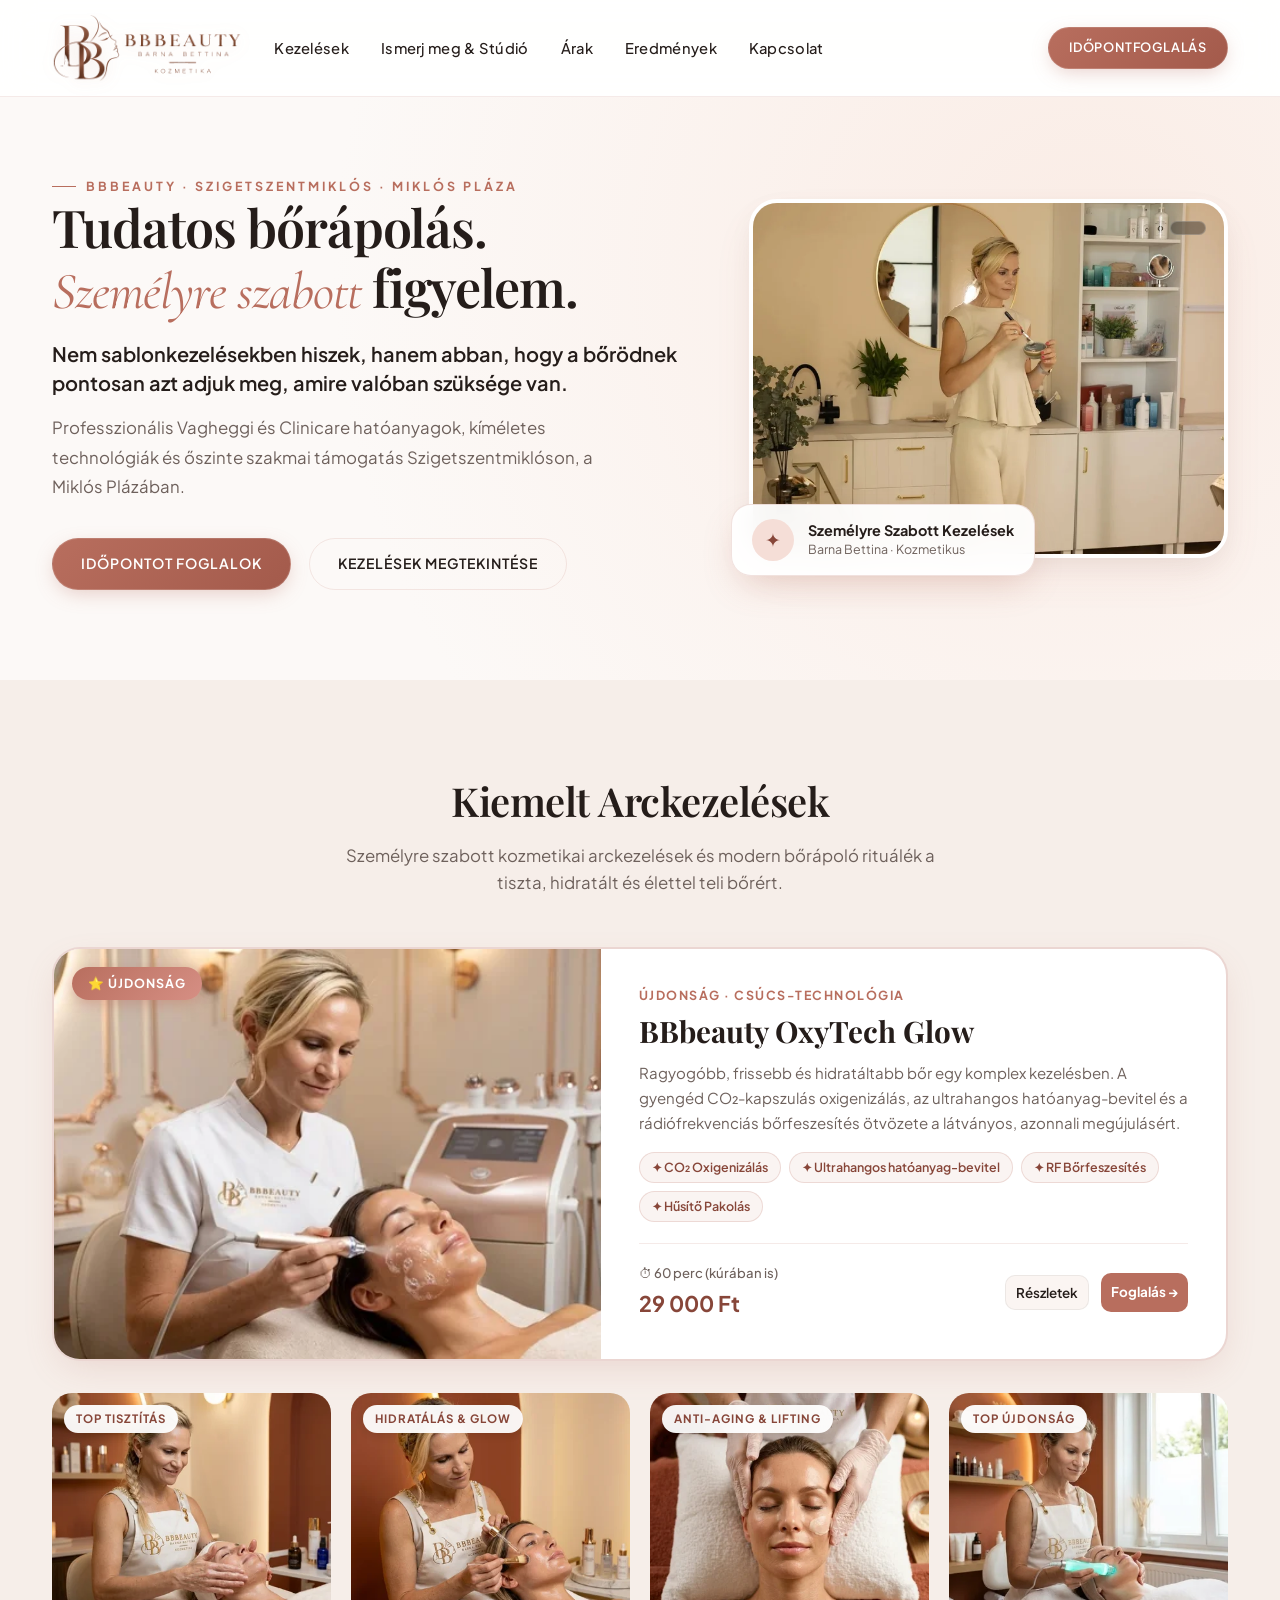
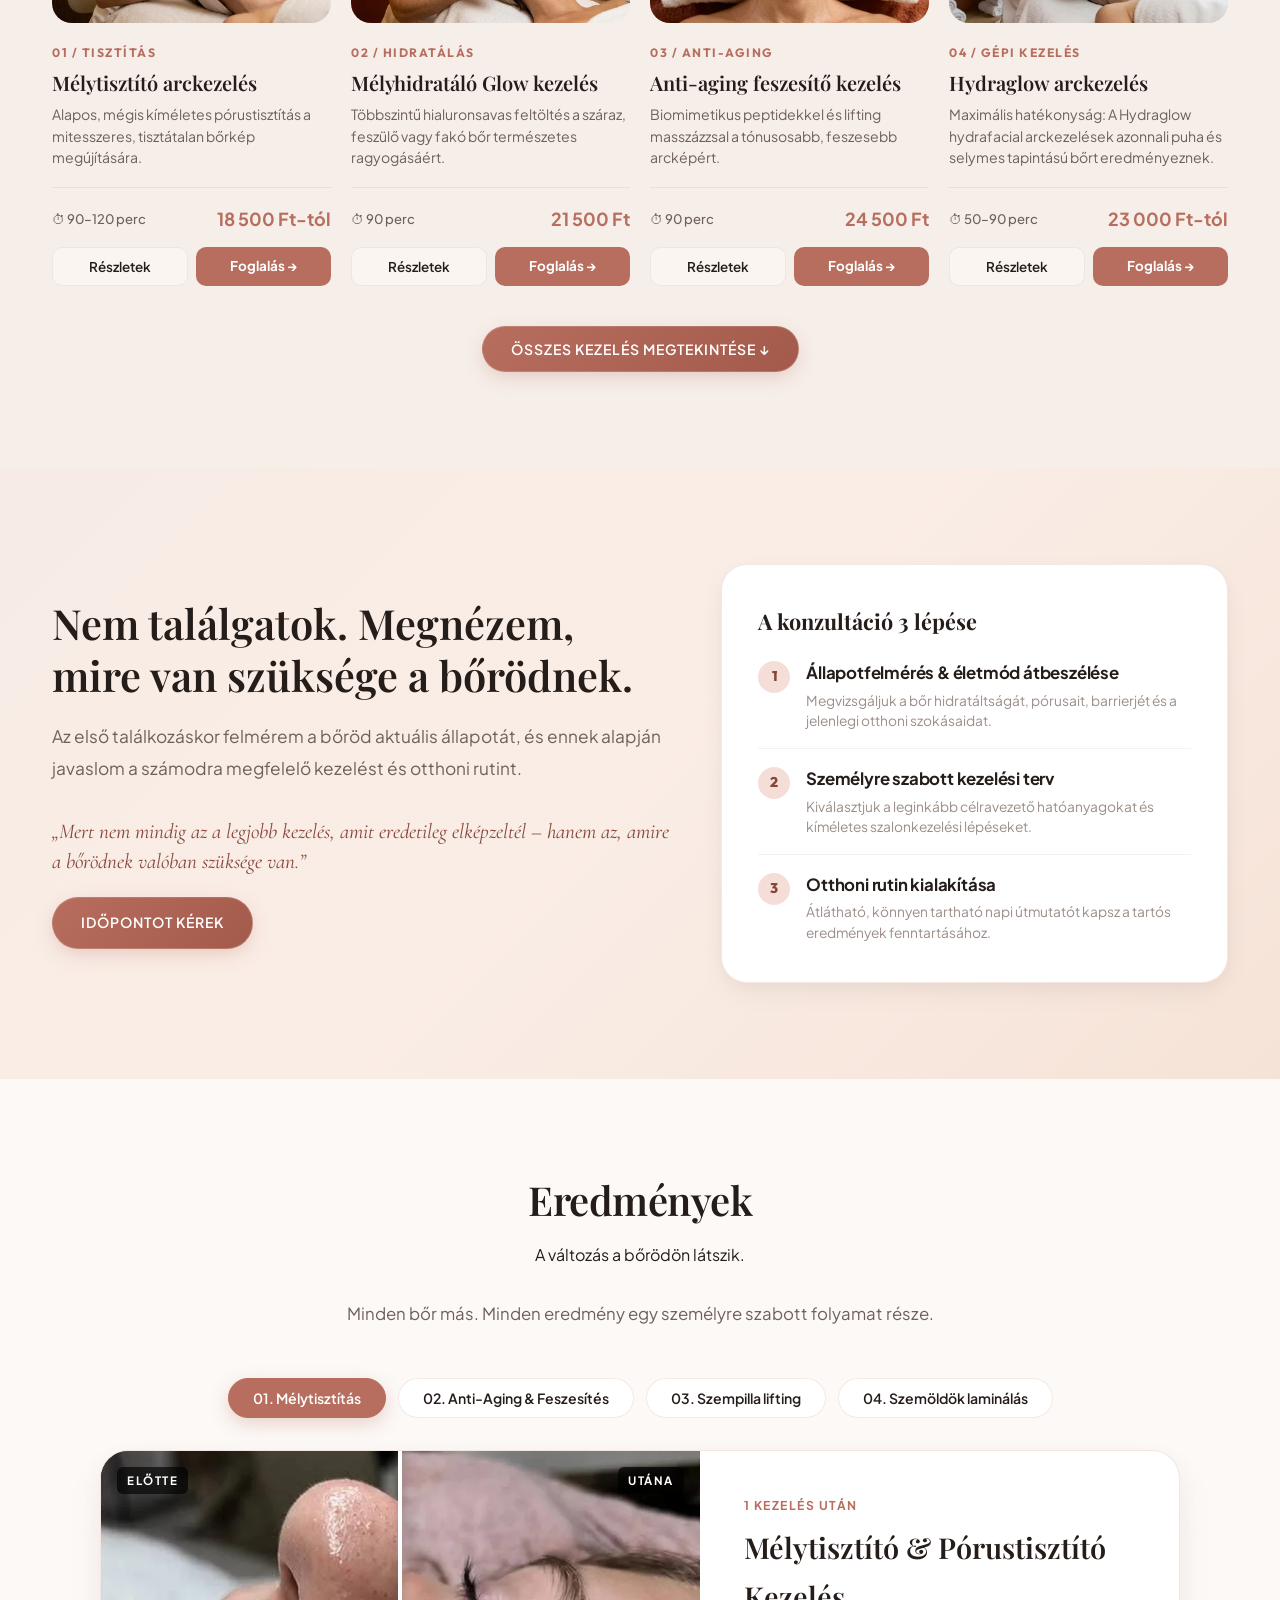
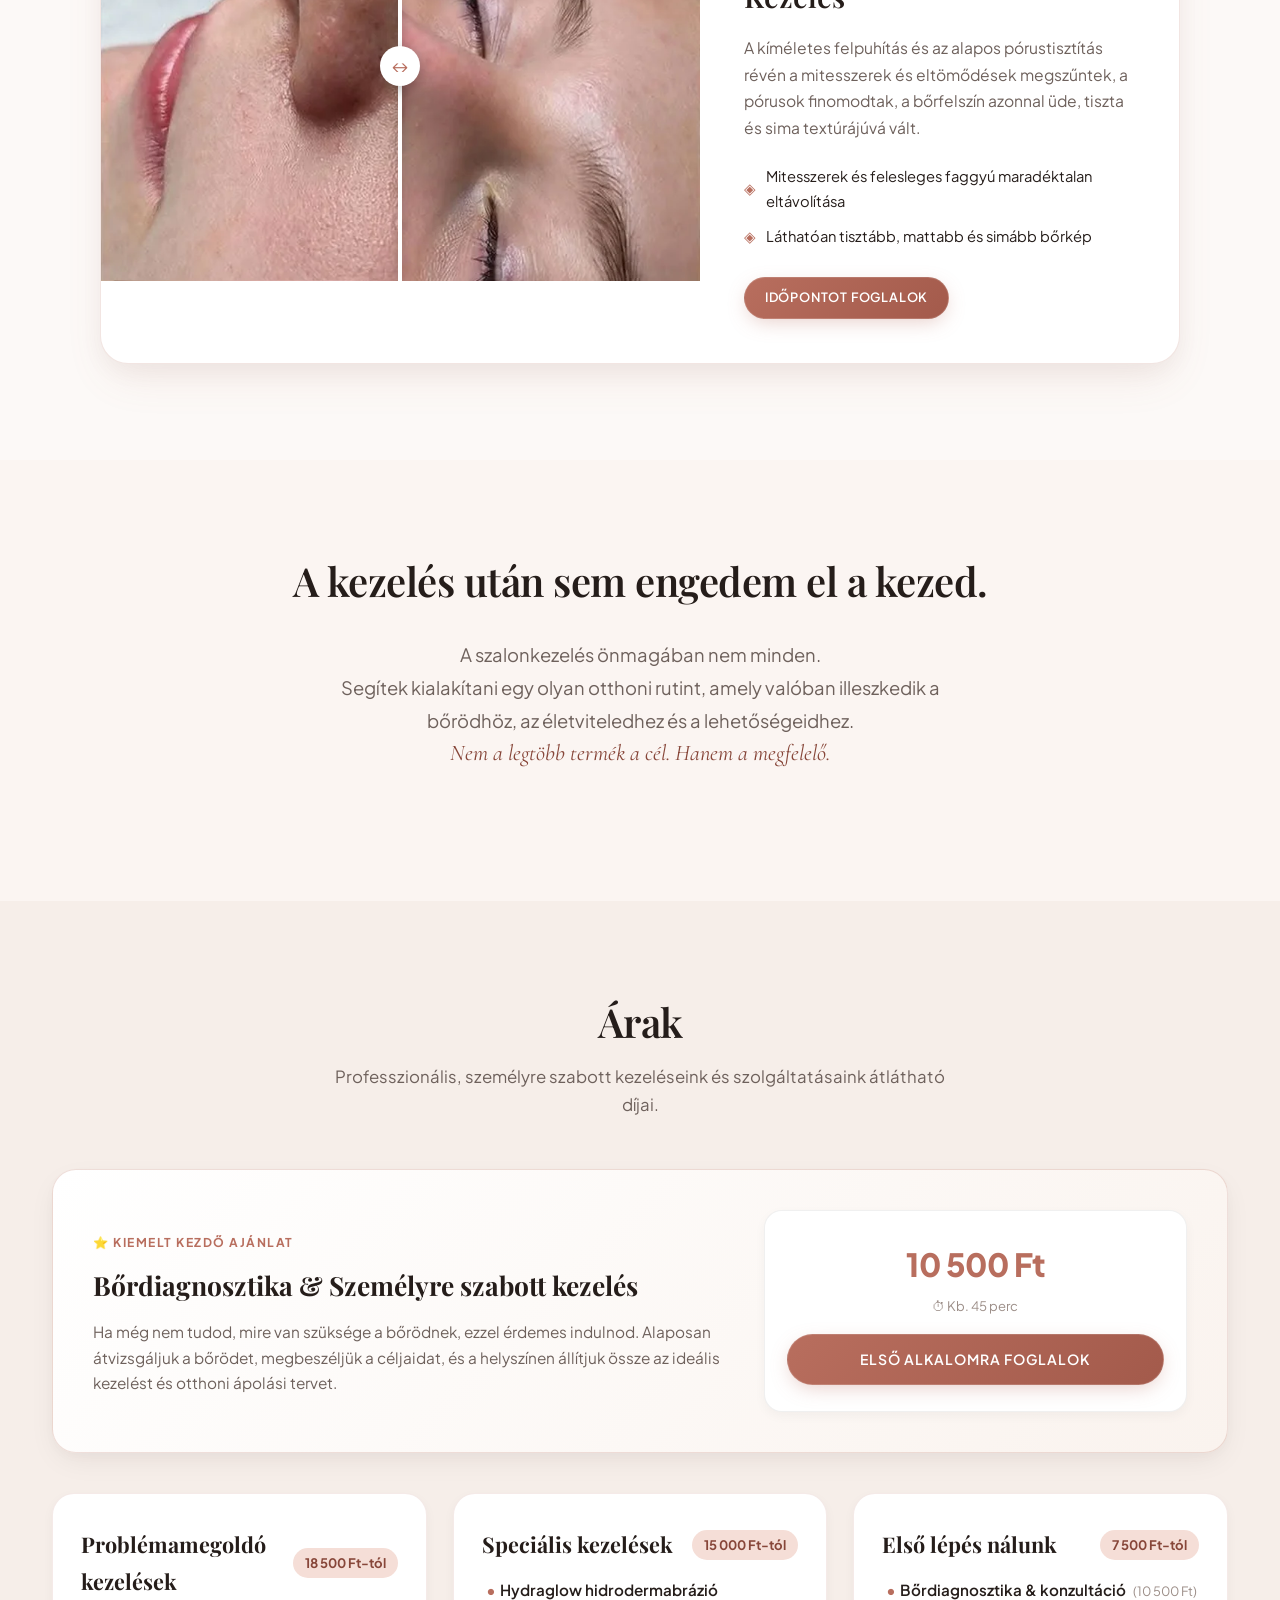
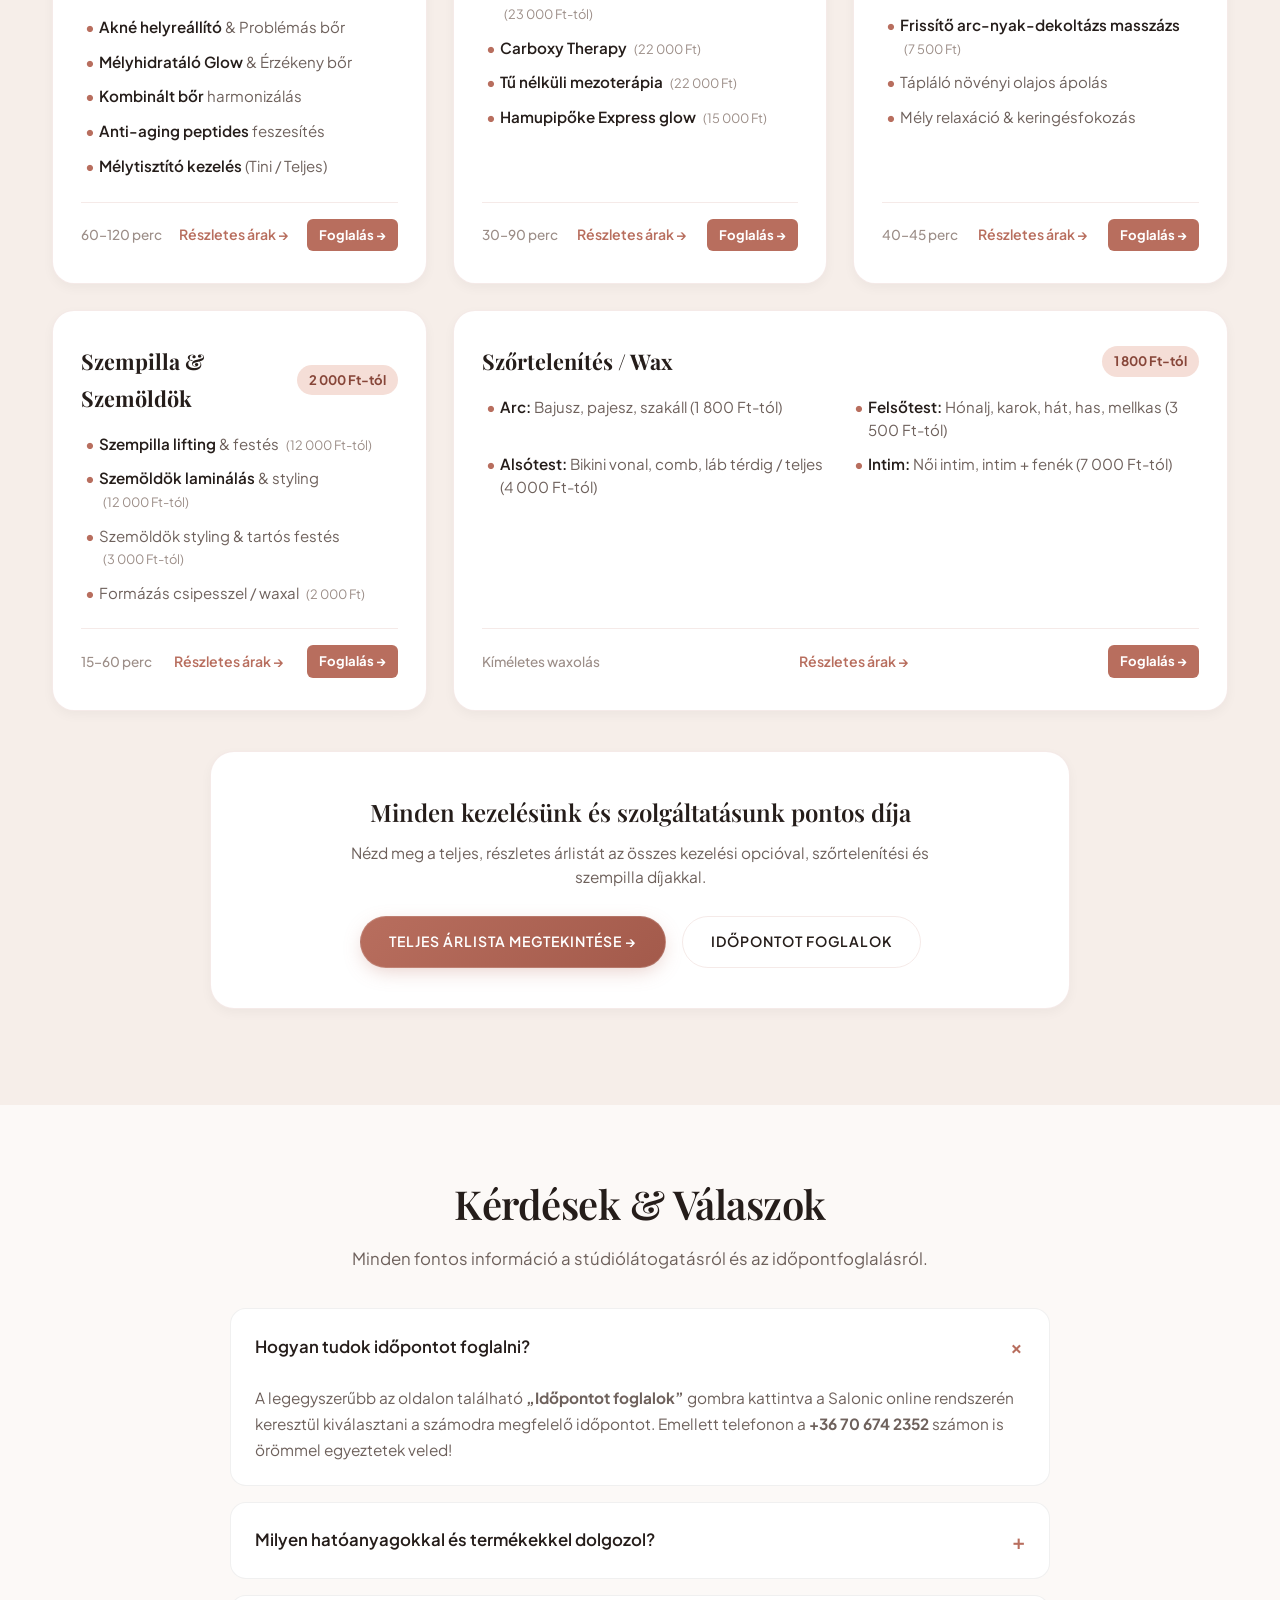
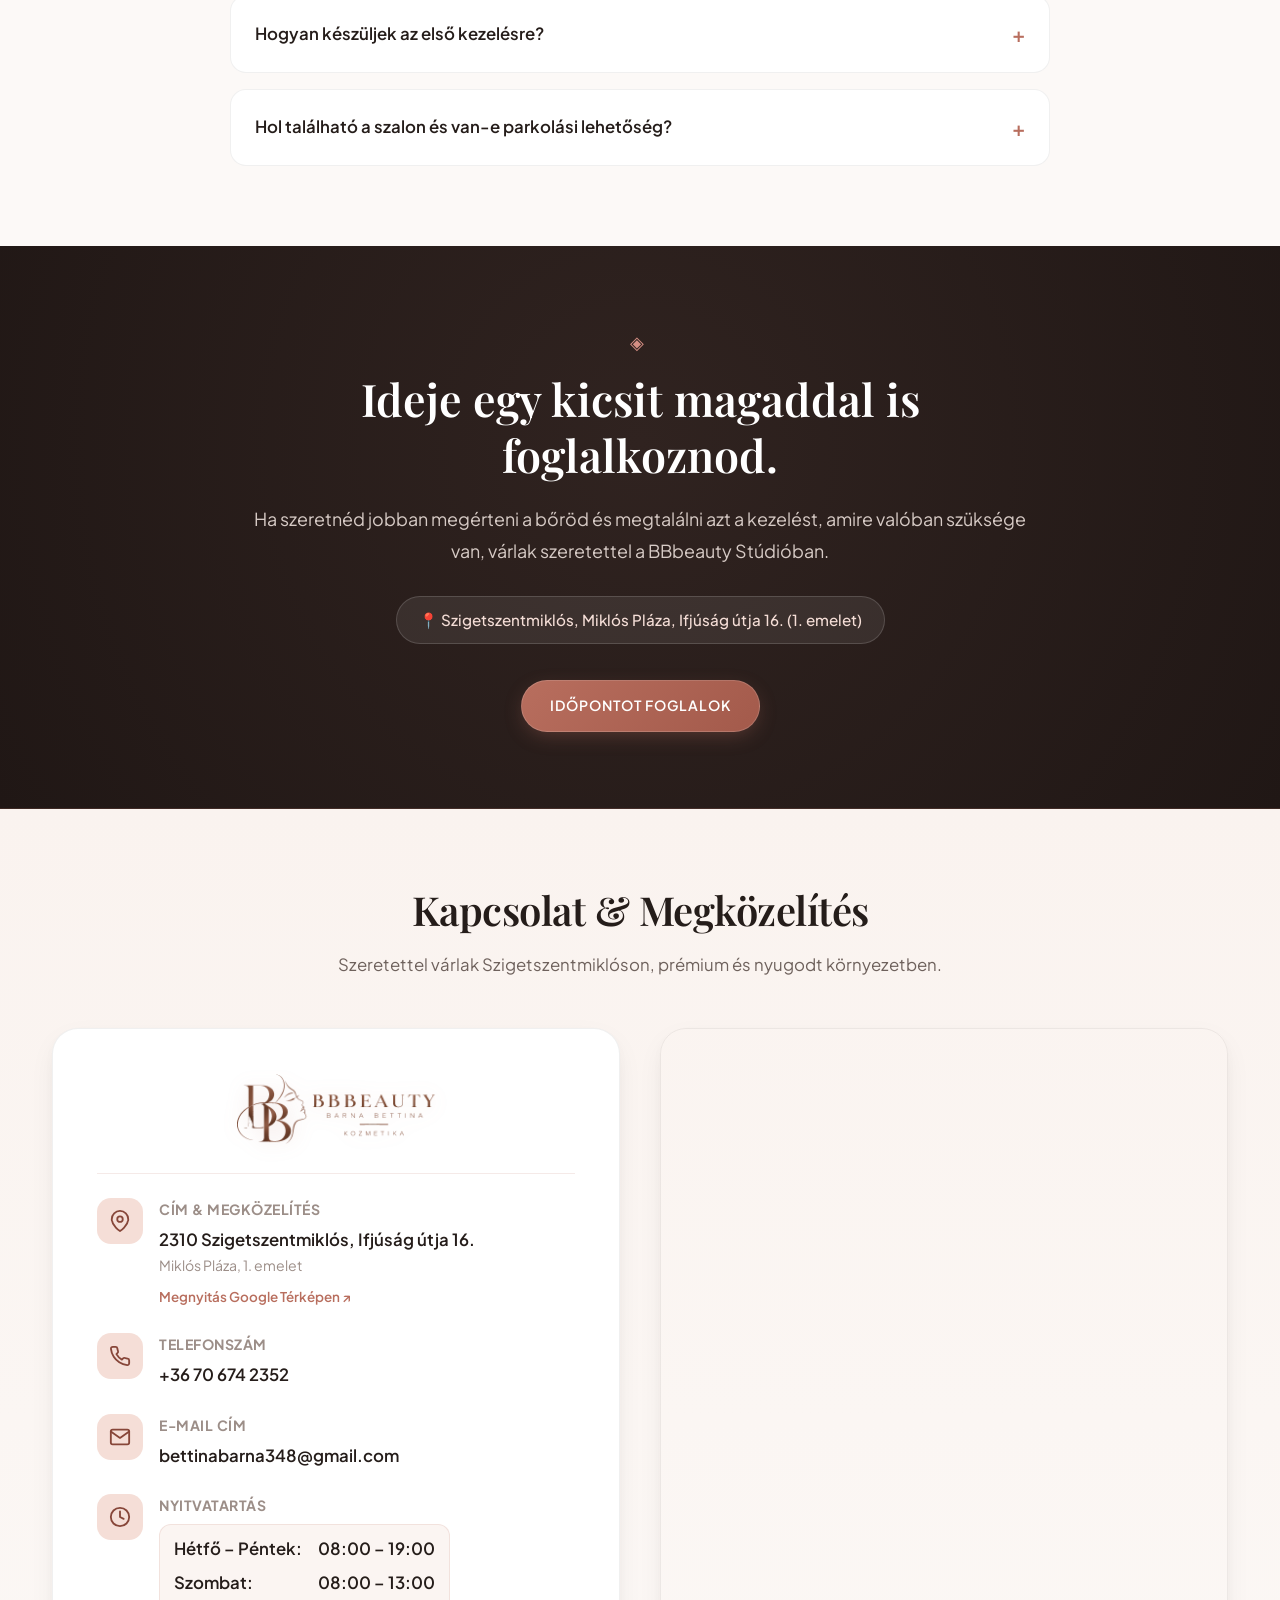
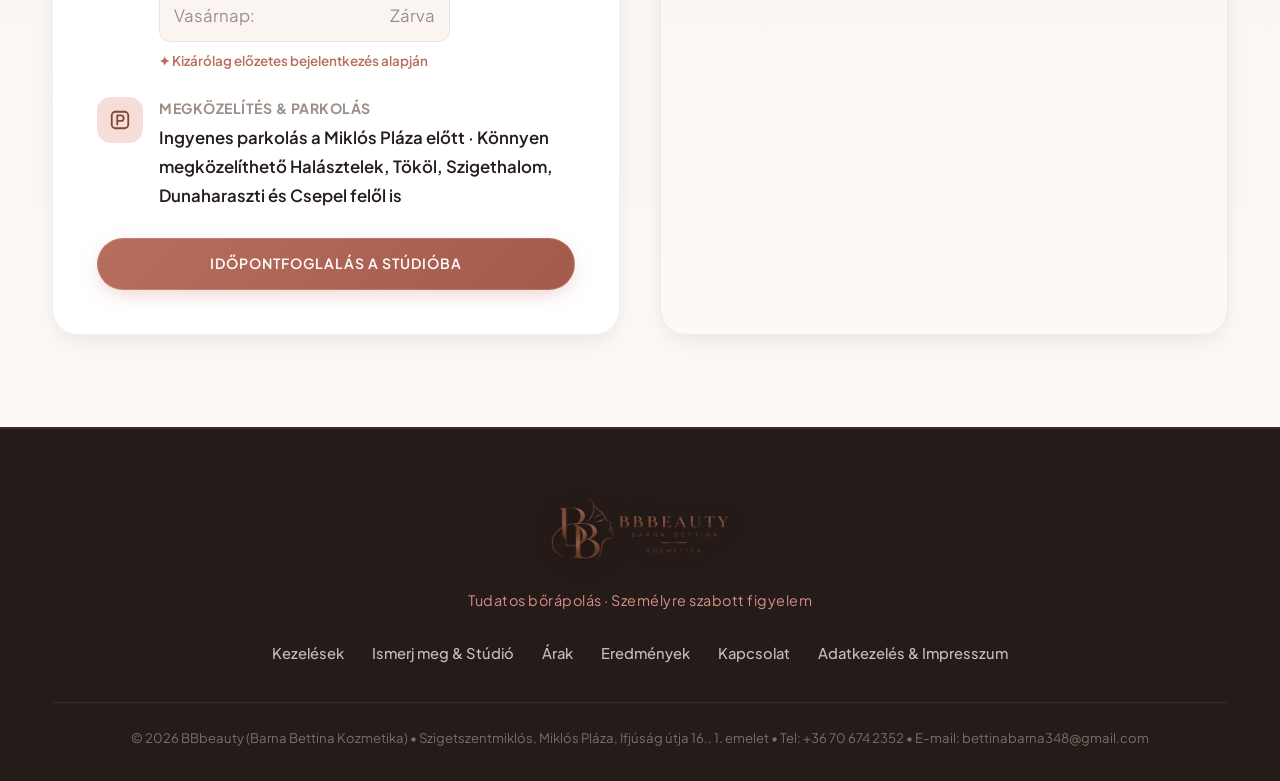
==== commit f859a411: "Fix treatment booking links and align card action buttons" ====
--- a/index.html
+++ b/index.html
@@ -4,7 +4,7 @@
 <head>
 <meta charset="utf-8"/>
 <meta content="width=device-width, initial-scale=1.0" name="viewport"/>
-<title>BBbeauty Kozmetika Szigetszentmiklós | Arckezelés, Hydraglow, Anti-aging</title>
+<title>BBbeauty Kozmetika Szigetszentmiklós · Prémium Arckezelések</title>
 <meta content="Tudatos bőrápolás Szigetszentmiklóson a Miklós Plázában. Vagheggi és Clinicare kezelések, mélytisztítás, hialuronsavas és oxigénes arckezelések. Foglalj időpontot!" name="description"/>
 <meta content="index, follow, max-image-preview:large, max-snippet:-1, max-video-preview:-1" name="robots"/>
 <link href="https://bbbeautykozmetika.hu/" rel="canonical"/>
@@ -19,13 +19,14 @@
 <meta content="hu_HU" property="og:locale"/>
 <meta content="https://bbbeautykozmetika.hu/" property="og:url"/>
 <meta content="BBbeauty Kozmetika Szigetszentmiklós" property="og:site_name"/>
-<meta content="BBbeauty Kozmetika Szigetszentmiklós | Arckezelés, Hydraglow, Anti-aging" property="og:title"/>
+<meta content="BBbeauty Kozmetika Szigetszentmiklós · Prémium Arckezelések" property="og:title"/>
 <meta content="Tudatos bőrápolás Szigetszentmiklóson a Miklós Plázában. Vagheggi és Clinicare kezelések, mélytisztítás, hialuronsavas és oxigénes arckezelések. Foglalj időpontot!" property="og:description"/>
 <meta content="https://bbbeautykozmetika.hu/images/bbbeauty-oxytech-glow-arckezeles-szigetszentmiklos-1200.jpg" property="og:image"/>
 <meta content="1200" property="og:image:width"/>
 <meta content="900" property="og:image:height"/>
 <meta content="BBbeauty Kozmetika Szigetszentmiklós - Barna Bettina" property="og:image:alt"/>
 <meta content="summary_large_image" name="twitter:card"/>
+<meta content="BBbeauty Kozmetika Szigetszentmiklós · Prémium Arckezelések" name="twitter:title"/>
 <meta content="https://bbbeautykozmetika.hu/images/bbbeauty-oxytech-glow-arckezeles-szigetszentmiklos-1200.jpg" name="twitter:image"/>
 <!-- Schema.org LocalBusiness Structured Data -->
 <script type="application/ld+json">
@@ -130,7 +131,15 @@
   ]
 }
 </script>
-<link href="styles.css?v=8.1" rel="stylesheet"/>
+<!-- Google Fonts (Non-blocking Asynchronous Preloading) -->
+<link href="https://fonts.googleapis.com" rel="preconnect"/>
+<link crossorigin="" href="https://fonts.gstatic.com" rel="preconnect"/>
+<link as="style" href="https://fonts.googleapis.com/css2?family=Cormorant+Garamond:ital,wght@0,400;0,500;0,600;0,700;1,400;1,600&amp;family=Outfit:wght@400;500;600;700;800&amp;family=Playfair+Display:ital,wght@0,400;0,600;0,700;1,400&amp;family=Plus+Jakarta+Sans:wght@300;400;500;600;700;800&amp;display=swap" rel="preload"/>
+<link href="https://fonts.googleapis.com/css2?family=Cormorant+Garamond:ital,wght@0,400;0,500;0,600;0,700;1,400;1,600&amp;family=Outfit:wght@400;500;600;700;800&amp;family=Playfair+Display:ital,wght@0,400;0,600;0,700;1,400&amp;family=Plus+Jakarta+Sans:wght@300;400;500;600;700;800&amp;display=swap" media="print" onload="this.media='all'" rel="stylesheet"/>
+<noscript>
+<link href="https://fonts.googleapis.com/css2?family=Cormorant+Garamond:ital,wght@0,400;0,500;0,600;0,700;1,400;1,600&amp;family=Outfit:wght@400;500;600;700;800&amp;family=Playfair+Display:ital,wght@0,400;0,600;0,700;1,400&amp;family=Plus+Jakarta+Sans:wght@300;400;500;600;700;800&amp;display=swap" rel="stylesheet"/>
+</noscript>
+<link href="styles.css?v=8.2" rel="stylesheet"/>
 </head>
 <body id="top">
 <!-- ================= HEADER & NAVIGATION ================= -->
@@ -138,7 +147,7 @@
 <div class="container">
 <nav class="navbar">
 <a class="brand-logo" href="#top" title="BBbeauty - Vissza a tetejére">
-<img alt="BBbeauty Logo Szigetszentmiklós" class="brand-logo-img" height="64" src="images/logonyujtott.png" width="168"/>
+<img alt="BBbeauty Logo Szigetszentmiklós" class="brand-logo-img" height="60" src="images/logonyujtott.png" width="168"/>
 </a>
 <ul class="nav-links">
 <li><a class="nav-link" href="#kezelesek">Kezelések</a></li>
@@ -162,7 +171,7 @@
 <div class="drawer-backdrop"></div>
 <div aria-hidden="true" class="mobile-nav-drawer">
 <div class="drawer-header">
-<img alt="BBbeauty Logo" src="images/logonyujtott.png" style="height: 52px; width: auto; object-fit: contain;"/>
+<img alt="BBbeauty Logo" decoding="async" height="54" loading="lazy" src="images/logonyujtott.png" style="height: 52px; width: auto; object-fit: contain;" width="150"/>
 <button aria-label="Menü bezárása" class="drawer-close-btn">×</button>
 </div>
 <ul class="drawer-links">
@@ -213,10 +222,10 @@
 <img alt="BBbeauty Kozmetika Szigetszentmiklós - Professzionális tálkeverés és hatóanyagok előkészítése" fetchpriority="high" height="450" loading="eager" sizes="(max-width: 768px) 100vw, 600px" src="images/bbbeauty-szalon-kezeles-elokeszites-800.webp" srcset="images/bbbeauty-szalon-kezeles-elokeszites-480.webp 480w, images/bbbeauty-szalon-kezeles-elokeszites-800.webp 800w, images/bbbeauty-szalon-kezeles-elokeszites-1200.webp 1200w" width="600"/>
 </div>
 <div class="hero-slide">
-<img alt="BBbeauty Kozmetika - Exkluzív kezelőágy és prémium szalonkörnyezet Szigetszentmiklóson" height="450" loading="lazy" sizes="(max-width: 768px) 100vw, 600px" src="images/bbbeauty-szalon-kezeloagy-vagheggi-800.webp" srcset="images/bbbeauty-szalon-kezeloagy-vagheggi-480.webp 480w, images/bbbeauty-szalon-kezeloagy-vagheggi-800.webp 800w, images/bbbeauty-szalon-kezeloagy-vagheggi-1200.webp 1200w" width="600"/>
+<img alt="BBbeauty Kozmetika - Exkluzív kezelőágy és prémium szalonkörnyezet Szigetszentmiklóson" decoding="async" height="600" loading="lazy" sizes="(max-width: 768px) 100vw, 600px" src="images/bbbeauty-szalon-kezeloagy-vagheggi-800.webp" srcset="images/bbbeauty-szalon-kezeloagy-vagheggi-480.webp 480w, images/bbbeauty-szalon-kezeloagy-vagheggi-800.webp 800w, images/bbbeauty-szalon-kezeloagy-vagheggi-1200.webp 1200w" width="600"/>
 </div>
 <div class="hero-slide">
-<img alt="BBbeauty Kozmetika - Barna Bettina kozmetikus a kezelőágynál" height="450" loading="lazy" sizes="(max-width: 768px) 100vw, 600px" src="images/bbbeauty-barna-bettina-kezeles-kozben-800.webp" srcset="images/bbbeauty-barna-bettina-kezeles-kozben-480.webp 480w, images/bbbeauty-barna-bettina-kezeles-kozben-800.webp 800w, images/bbbeauty-barna-bettina-kezeles-kozben-1200.webp 1200w" width="600"/>
+<img alt="BBbeauty Kozmetika - Barna Bettina kozmetikus a kezelőágynál" decoding="async" height="600" loading="lazy" sizes="(max-width: 768px) 100vw, 600px" src="images/bbbeauty-barna-bettina-kezeles-kozben-800.webp" srcset="images/bbbeauty-barna-bettina-kezeles-kozben-480.webp 480w, images/bbbeauty-barna-bettina-kezeles-kozben-800.webp 800w, images/bbbeauty-barna-bettina-kezeles-kozben-1200.webp 1200w" width="600"/>
 </div>
 <!-- Slider navigációs pontok -->
 <div class="hero-slider-dots">
@@ -274,7 +283,7 @@
 </div>
 <div class="v8-signature-actions">
 <button class="btn-detail-link btn-treatment-detail" data-id="oxytech-glow">Részletek</button>
-<a class="btn-card-book" href="https://bbbeautykozmetika.salonic.hu/showServices/?employeeId=33059&amp;placeId=14908&amp;serviceId=0" rel="noopener noreferrer" target="_blank">Foglalás →</a>
+<a class="btn-card-book" href="https://bbbeautykozmetika.salonic.hu/selectEmployee/?placeId=14908&amp;serviceId=480621" rel="noopener noreferrer" target="_blank">Foglalás →</a>
 </div>
 </div>
 </div>
@@ -300,7 +309,7 @@
 </div>
 <div class="card-action-btns">
 <button class="btn-detail-link btn-treatment-detail" data-id="melytisztito-arckezeles">Részletek</button>
-<a class="btn-card-book" href="https://bbbeautykozmetika.salonic.hu/selectEmployee/?placeId=14908&amp;serviceId=479904" rel="noopener noreferrer" target="_blank">Foglalás →</a>
+<a class="btn-card-book btn-treatment-detail" data-id="melytisztito-arckezeles" href="https://bbbeautykozmetika.salonic.hu/selectEmployee/?placeId=14908&amp;serviceId=479903" rel="noopener noreferrer">Foglalás →</a>
 </div>
 </div>
 </div>
@@ -372,7 +381,7 @@
 </div>
 <div class="card-action-btns">
 <button class="btn-detail-link btn-treatment-detail" data-id="hydraglow-arckezeles">Részletek</button>
-<a class="btn-card-book" href="https://bbbeautykozmetika.salonic.hu/showServices/?employeeId=33059&amp;placeId=14908&amp;serviceId=0" rel="noopener noreferrer" target="_blank">Foglalás →</a>
+<a class="btn-card-book btn-treatment-detail" data-id="hydraglow-arckezeles" href="https://bbbeautykozmetika.salonic.hu/selectEmployee/?placeId=14908&amp;serviceId=480622" rel="noopener noreferrer">Foglalás →</a>
 </div>
 </div>
 </div>
@@ -414,7 +423,7 @@
 </div>
 <div class="card-action-btns">
 <button class="btn-detail-link btn-treatment-detail" data-id="oxytech-glow">Részletek</button>
-<a class="btn-card-book" href="https://bbbeautykozmetika.salonic.hu/showServices/?employeeId=33059&amp;placeId=14908&amp;serviceId=0" rel="noopener noreferrer" target="_blank">Foglalás →</a>
+<a class="btn-card-book" href="https://bbbeautykozmetika.salonic.hu/selectEmployee/?placeId=14908&amp;serviceId=480621" rel="noopener noreferrer" target="_blank">Foglalás →</a>
 </div>
 </div>
 </div>
@@ -437,7 +446,7 @@
 </div>
 <div class="card-action-btns">
 <button class="btn-detail-link btn-treatment-detail" data-id="melytisztito-arckezeles">Részletek</button>
-<a class="btn-card-book" href="https://bbbeautykozmetika.salonic.hu/showServices/?employeeId=33059&amp;placeId=14908&amp;serviceId=0" rel="noopener noreferrer" target="_blank">Foglalás →</a>
+<a class="btn-card-book btn-treatment-detail" data-id="melytisztito-arckezeles" href="https://bbbeautykozmetika.salonic.hu/selectEmployee/?placeId=14908&amp;serviceId=479903" rel="noopener noreferrer">Foglalás →</a>
 </div>
 </div>
 </div>
@@ -548,11 +557,11 @@
 <div class="treatment-footer">
 <div class="treatment-meta-info">
 <span class="treatment-duration">⏱ 60–90 perc</span>
-<span class="treatment-price">21 500 Ft-tól</span>
+<span class="treatment-price">18 500 Ft-tól</span>
 </div>
 <div class="card-action-btns">
 <button class="btn-detail-link btn-treatment-detail" data-id="kombinalt-bor-kezeles">Részletek</button>
-<a class="btn-card-book" href="https://bbbeautykozmetika.salonic.hu/showServices/?employeeId=33059&amp;placeId=14908&amp;serviceId=0" rel="noopener noreferrer" target="_blank">Foglalás →</a>
+<a class="btn-card-book btn-treatment-detail" data-id="kombinalt-bor-kezeles" href="https://bbbeautykozmetika.salonic.hu/selectEmployee/?placeId=14908&amp;serviceId=479911" rel="noopener noreferrer">Foglalás →</a>
 </div>
 </div>
 </div>
@@ -575,7 +584,7 @@
 </div>
 <div class="card-action-btns">
 <button class="btn-detail-link btn-treatment-detail" data-id="hydraglow-arckezeles">Részletek</button>
-<a class="btn-card-book" href="https://bbbeautykozmetika.salonic.hu/showServices/?employeeId=33059&amp;placeId=14908&amp;serviceId=0" rel="noopener noreferrer" target="_blank">Foglalás →</a>
+<a class="btn-card-book btn-treatment-detail" data-id="hydraglow-arckezeles" href="https://bbbeautykozmetika.salonic.hu/selectEmployee/?placeId=14908&amp;serviceId=480622" rel="noopener noreferrer">Foglalás →</a>
 </div>
 </div>
 </div>
@@ -731,11 +740,11 @@
 <div class="case-slide active" data-index="0">
 <div class="ba-slider-container">
 <div class="ba-img after">
-<img alt="BBbeauty Szigetszentmiklós - Mélytisztító arckezelés eredménye utána" loading="lazy" sizes="(max-width: 768px) 100vw, 550px" src="images/bbbeauty-melytisztitas-eredmeny-utana-800.webp" srcset="images/bbbeauty-melytisztitas-eredmeny-utana-480.webp 480w, images/bbbeauty-melytisztitas-eredmeny-utana-800.webp 800w, images/bbbeauty-melytisztitas-eredmeny-utana-1200.webp 1200w"/>
+<img alt="BBbeauty Szigetszentmiklós - Mélytisztító arckezelés eredménye utána" decoding="async" height="600" loading="lazy" sizes="(max-width: 768px) 100vw, 550px" src="images/bbbeauty-melytisztitas-eredmeny-utana-800.webp" srcset="images/bbbeauty-melytisztitas-eredmeny-utana-480.webp 480w, images/bbbeauty-melytisztitas-eredmeny-utana-800.webp 800w, images/bbbeauty-melytisztitas-eredmeny-utana-1200.webp 1200w" width="800"/>
 <span class="ba-tag tag-after">Utána</span>
 </div>
 <div class="ba-img before">
-<img alt="BBbeauty Szigetszentmiklós - Mélytisztító arckezelés előtt - mitesszeres pórusok" loading="lazy" sizes="(max-width: 768px) 100vw, 550px" src="images/bbbeauty-melytisztitas-eredmeny-elotte-800.webp" srcset="images/bbbeauty-melytisztitas-eredmeny-elotte-480.webp 480w, images/bbbeauty-melytisztitas-eredmeny-elotte-800.webp 800w, images/bbbeauty-melytisztitas-eredmeny-elotte-1200.webp 1200w"/>
+<img alt="BBbeauty Szigetszentmiklós - Mélytisztító arckezelés előtt - mitesszeres pórusok" decoding="async" height="600" loading="lazy" sizes="(max-width: 768px) 100vw, 550px" src="images/bbbeauty-melytisztitas-eredmeny-elotte-800.webp" srcset="images/bbbeauty-melytisztitas-eredmeny-elotte-480.webp 480w, images/bbbeauty-melytisztitas-eredmeny-elotte-800.webp 800w, images/bbbeauty-melytisztitas-eredmeny-elotte-1200.webp 1200w" width="800"/>
 <span class="ba-tag tag-before">Előtte</span>
 </div>
 <div class="ba-slider-handle">
@@ -763,11 +772,11 @@
 <div class="case-slide" data-index="1">
 <div class="ba-slider-container">
 <div class="ba-img after">
-<img alt="BBbeauty Szigetszentmiklós - Anti-aging feszesítő kezelés eredménye utána" loading="lazy" sizes="(max-width: 768px) 100vw, 550px" src="images/bbbeauty-antiaging-eredmeny-utana-800.webp" srcset="images/bbbeauty-antiaging-eredmeny-utana-480.webp 480w, images/bbbeauty-antiaging-eredmeny-utana-800.webp 800w, images/bbbeauty-antiaging-eredmeny-utana-1200.webp 1200w"/>
+<img alt="BBbeauty Szigetszentmiklós - Anti-aging feszesítő kezelés eredménye utána" decoding="async" height="600" loading="lazy" sizes="(max-width: 768px) 100vw, 550px" src="images/bbbeauty-antiaging-eredmeny-utana-800.webp" srcset="images/bbbeauty-antiaging-eredmeny-utana-480.webp 480w, images/bbbeauty-antiaging-eredmeny-utana-800.webp 800w, images/bbbeauty-antiaging-eredmeny-utana-1200.webp 1200w" width="800"/>
 <span class="ba-tag tag-after">Utána</span>
 </div>
 <div class="ba-img before">
-<img alt="BBbeauty Szigetszentmiklós - Anti-aging kezelés előtt - finom vonalak" loading="lazy" sizes="(max-width: 768px) 100vw, 550px" src="images/bbbeauty-antiaging-eredmeny-elotte-800.webp" srcset="images/bbbeauty-antiaging-eredmeny-elotte-480.webp 480w, images/bbbeauty-antiaging-eredmeny-elotte-800.webp 800w, images/bbbeauty-antiaging-eredmeny-elotte-1200.webp 1200w"/>
+<img alt="BBbeauty Szigetszentmiklós - Anti-aging kezelés előtt - finom vonalak" decoding="async" height="600" loading="lazy" sizes="(max-width: 768px) 100vw, 550px" src="images/bbbeauty-antiaging-eredmeny-elotte-800.webp" srcset="images/bbbeauty-antiaging-eredmeny-elotte-480.webp 480w, images/bbbeauty-antiaging-eredmeny-elotte-800.webp 800w, images/bbbeauty-antiaging-eredmeny-elotte-1200.webp 1200w" width="800"/>
 <span class="ba-tag tag-before">Előtte</span>
 </div>
 <div class="ba-slider-handle">
@@ -785,7 +794,7 @@
 <div class="case-point-item">Feszesebb arckontúr, feltöltött és ragyogó bőr</div>
 </div>
 <div>
-<a class="btn btn-primary btn-sm" href="https://bbbeautykozmetika.salonic.hu/selectEmployee/?placeId=14908&amp;serviceId=479913" rel="noopener noreferrer" target="_blank">
+<a class="btn btn-primary btn-sm" href="https://bbbeautykozmetika.salonic.hu/selectEmployee/?placeId=14908&amp;serviceId=479914" rel="noopener noreferrer" target="_blank">
                 Időpontot foglalok
               </a>
 </div>
@@ -795,11 +804,11 @@
 <div class="case-slide" data-index="2">
 <div class="ba-slider-container">
 <div class="ba-img after">
-<img alt="BBbeauty Szigetszentmiklós - Szempilla lifting és tartós festés utána" loading="lazy" sizes="(max-width: 768px) 100vw, 550px" src="images/bbbeauty-szempillalifting-eredmeny-utana-800.webp" srcset="images/bbbeauty-szempillalifting-eredmeny-utana-480.webp 480w, images/bbbeauty-szempillalifting-eredmeny-utana-800.webp 800w, images/bbbeauty-szempillalifting-eredmeny-utana-1200.webp 1200w"/>
+<img alt="BBbeauty Szigetszentmiklós - Szempilla lifting és tartós festés utána" decoding="async" height="600" loading="lazy" sizes="(max-width: 768px) 100vw, 550px" src="images/bbbeauty-szempillalifting-eredmeny-utana-800.webp" srcset="images/bbbeauty-szempillalifting-eredmeny-utana-480.webp 480w, images/bbbeauty-szempillalifting-eredmeny-utana-800.webp 800w, images/bbbeauty-szempillalifting-eredmeny-utana-1200.webp 1200w" width="800"/>
 <span class="ba-tag tag-after">Utána</span>
 </div>
 <div class="ba-img before">
-<img alt="BBbeauty Szigetszentmiklós - Szempilla lifting előtt" loading="lazy" sizes="(max-width: 768px) 100vw, 550px" src="images/bbbeauty-szempillalifting-eredmeny-elotte-800.webp" srcset="images/bbbeauty-szempillalifting-eredmeny-elotte-480.webp 480w, images/bbbeauty-szempillalifting-eredmeny-elotte-800.webp 800w, images/bbbeauty-szempillalifting-eredmeny-elotte-1200.webp 1200w"/>
+<img alt="BBbeauty Szigetszentmiklós - Szempilla lifting előtt" decoding="async" height="600" loading="lazy" sizes="(max-width: 768px) 100vw, 550px" src="images/bbbeauty-szempillalifting-eredmeny-elotte-800.webp" srcset="images/bbbeauty-szempillalifting-eredmeny-elotte-480.webp 480w, images/bbbeauty-szempillalifting-eredmeny-elotte-800.webp 800w, images/bbbeauty-szempillalifting-eredmeny-elotte-1200.webp 1200w" width="800"/>
 <span class="ba-tag tag-before">Előtte</span>
 </div>
 <div class="ba-slider-handle">
@@ -827,11 +836,11 @@
 <div class="case-slide" data-index="3">
 <div class="ba-slider-container">
 <div class="ba-img after">
-<img alt="BBbeauty Szigetszentmiklós - Szemöldök laminálás és styling utána" loading="lazy" sizes="(max-width: 768px) 100vw, 550px" src="images/bbbeauty-szemoldoklaminalas-eredmeny-utana-800.webp" srcset="images/bbbeauty-szemoldoklaminalas-eredmeny-utana-480.webp 480w, images/bbbeauty-szemoldoklaminalas-eredmeny-utana-800.webp 800w, images/bbbeauty-szemoldoklaminalas-eredmeny-utana-1200.webp 1200w"/>
+<img alt="BBbeauty Szigetszentmiklós - Szemöldök laminálás és styling utána" decoding="async" height="600" loading="lazy" sizes="(max-width: 768px) 100vw, 550px" src="images/bbbeauty-szemoldoklaminalas-eredmeny-utana-800.webp" srcset="images/bbbeauty-szemoldoklaminalas-eredmeny-utana-480.webp 480w, images/bbbeauty-szemoldoklaminalas-eredmeny-utana-800.webp 800w, images/bbbeauty-szemoldoklaminalas-eredmeny-utana-1200.webp 1200w" width="800"/>
 <span class="ba-tag tag-after">Utána</span>
 </div>
 <div class="ba-img before">
-<img alt="BBbeauty Szigetszentmiklós - Szemöldök laminálás előtt" loading="lazy" sizes="(max-width: 768px) 100vw, 550px" src="images/bbbeauty-szemoldoklaminalas-eredmeny-elotte-800.webp" srcset="images/bbbeauty-szemoldoklaminalas-eredmeny-elotte-480.webp 480w, images/bbbeauty-szemoldoklaminalas-eredmeny-elotte-800.webp 800w, images/bbbeauty-szemoldoklaminalas-eredmeny-elotte-1200.webp 1200w"/>
+<img alt="BBbeauty Szigetszentmiklós - Szemöldök laminálás előtt" decoding="async" height="600" loading="lazy" sizes="(max-width: 768px) 100vw, 550px" src="images/bbbeauty-szemoldoklaminalas-eredmeny-elotte-800.webp" srcset="images/bbbeauty-szemoldoklaminalas-eredmeny-elotte-480.webp 480w, images/bbbeauty-szemoldoklaminalas-eredmeny-elotte-800.webp 800w, images/bbbeauty-szemoldoklaminalas-eredmeny-elotte-1200.webp 1200w" width="800"/>
 <span class="ba-tag tag-before">Előtte</span>
 </div>
 <div class="ba-slider-handle">
@@ -1277,9 +1286,11 @@
 <span style="font-size: 0.78rem; color: var(--text-light); display: block;">Ár:</span>
 <strong id="modalPriceVal" style="font-size: 1.3rem; color: var(--primary);">18 500 Ft-tól</strong>
 </div>
+<div id="modalFooterActions" style="display: flex; gap: 8px; flex-wrap: wrap;">
 <a class="btn btn-primary" href="https://bbbeautykozmetika.salonic.hu/showServices/?employeeId=33059&amp;placeId=14908&amp;serviceId=0" id="modalBookBtn" rel="noopener noreferrer" target="_blank">
           Időpontot kérek
         </a>
+</div>
 </div>
 </div>
 </div>
--- a/styles.css
+++ b/styles.css
@@ -2,8 +2,6 @@
    ROSIE AESTHETIC STUDIO - DESIGN SYSTEM (V7)
    Clean, Elegant, Ultra-Premium Luxury Aesthetic
    ========================================================================== */
-
-@import url('https://fonts.googleapis.com/css2?family=Cormorant+Garamond:ital,wght@0,400;0,500;0,600;0,700;1,400;1,600&family=Outfit:wght@300;400;500;600;700&family=Plus+Jakarta+Sans:wght@300;400;500;600;700;800&family=Playfair+Display:ital,wght@0,400;0,600;0,700;1,400&display=swap');
 
 :root {
   /* Fonts */
@@ -1076,10 +1074,17 @@
   margin-bottom: 40px;
 }
 
+.v8-top-card {
+  display: flex;
+  flex-direction: column;
+  height: 100%;
+}
+
 .v8-top-img-wrap {
   position: relative;
   height: 230px;
   overflow: hidden;
+  border-radius: 20px;
   background: #f0e6e0;
 }
 
@@ -1112,7 +1117,7 @@
 }
 
 .v8-top-body {
-  padding: 24px 22px;
+  padding: 20px 0 0 0;
   display: flex;
   flex-direction: column;
   flex-grow: 1;
@@ -1314,6 +1319,7 @@
   transition: all var(--tr-normal);
   display: flex;
   flex-direction: column;
+  height: 100%;
 }
 
 .treatment-card-item:hover {
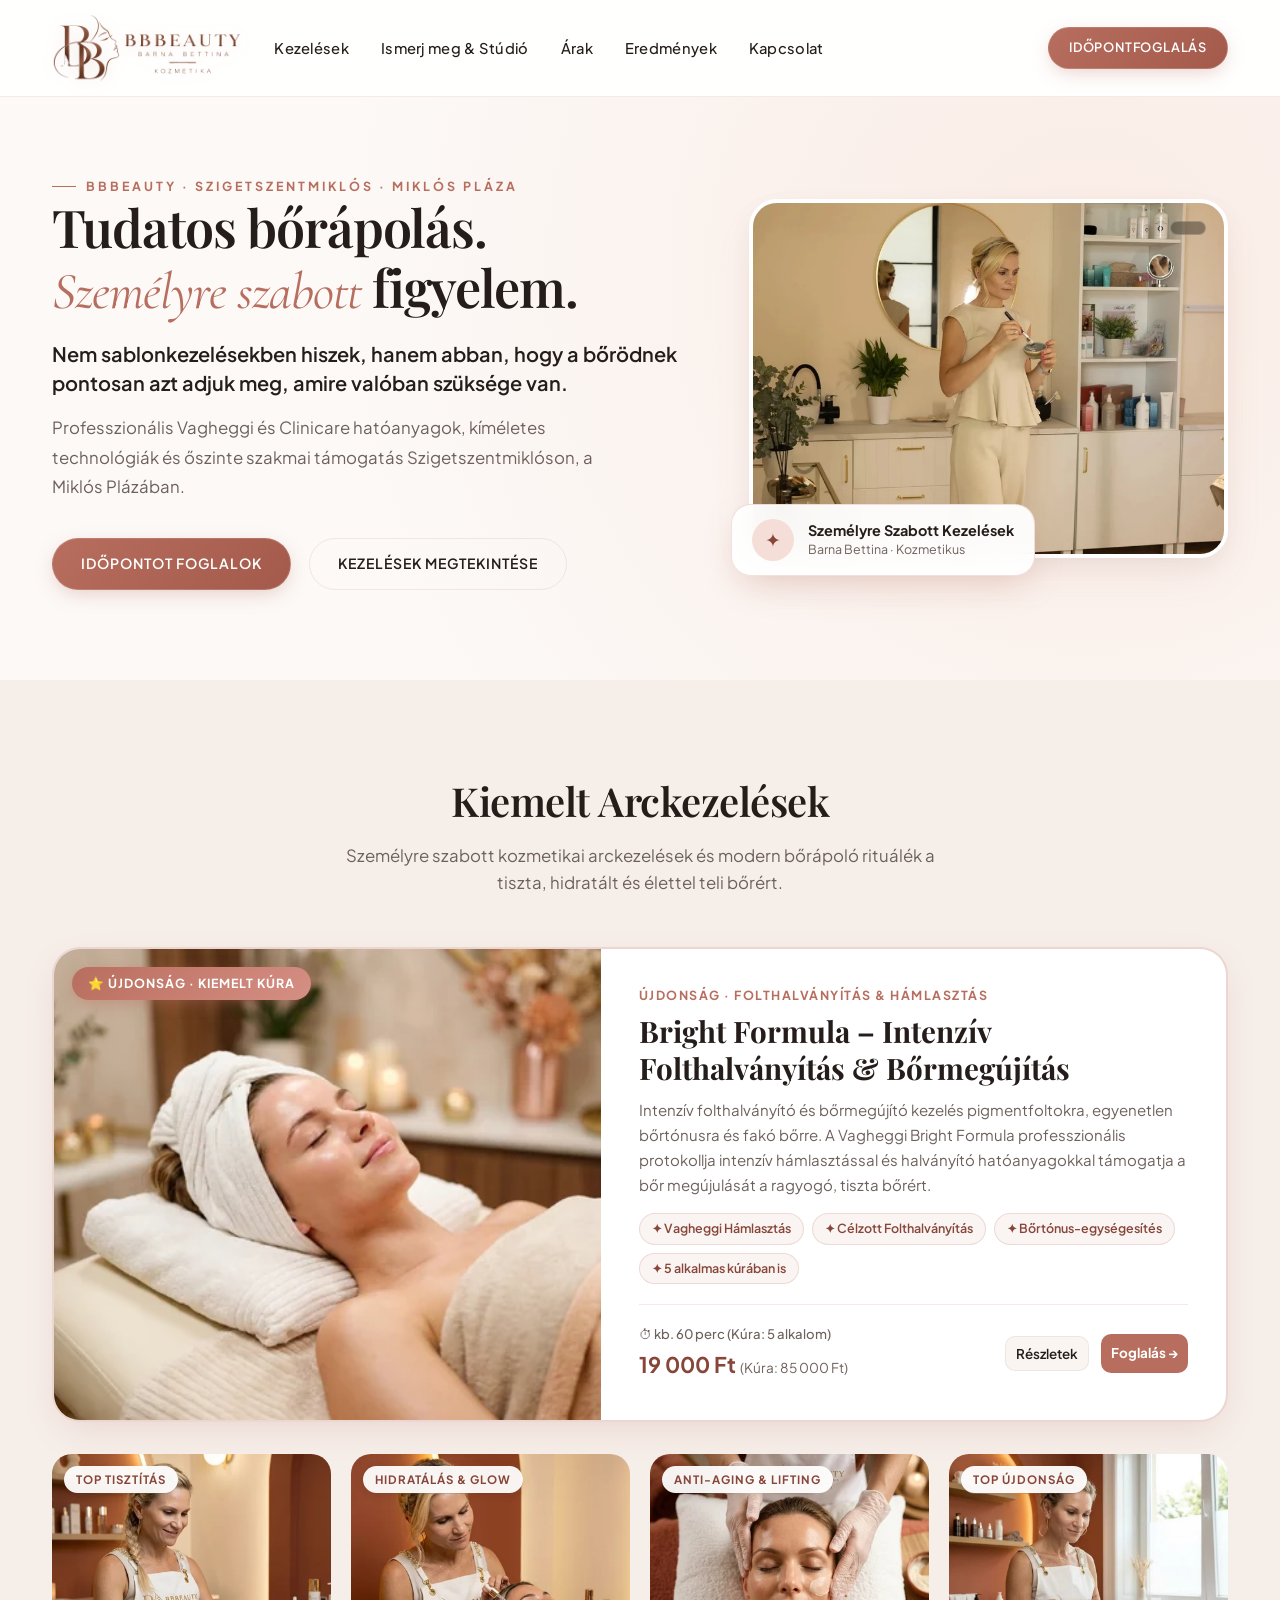
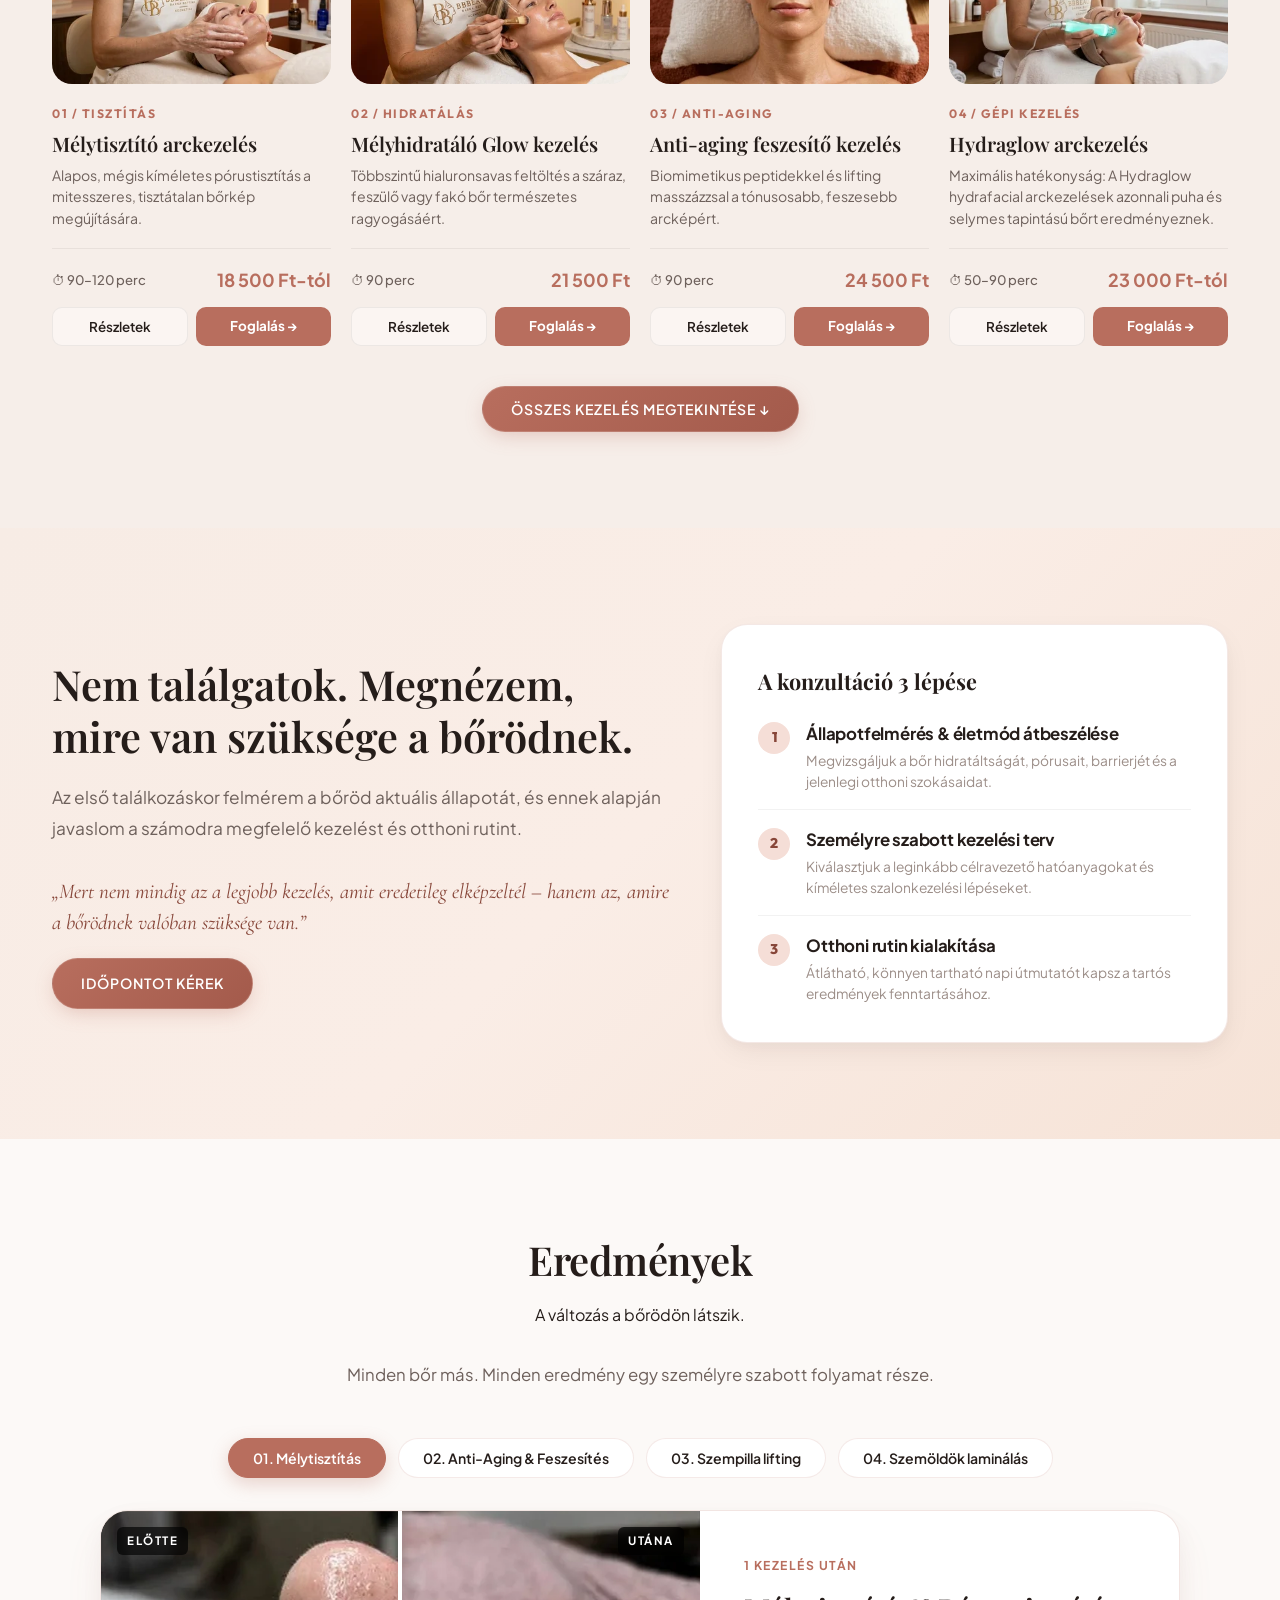
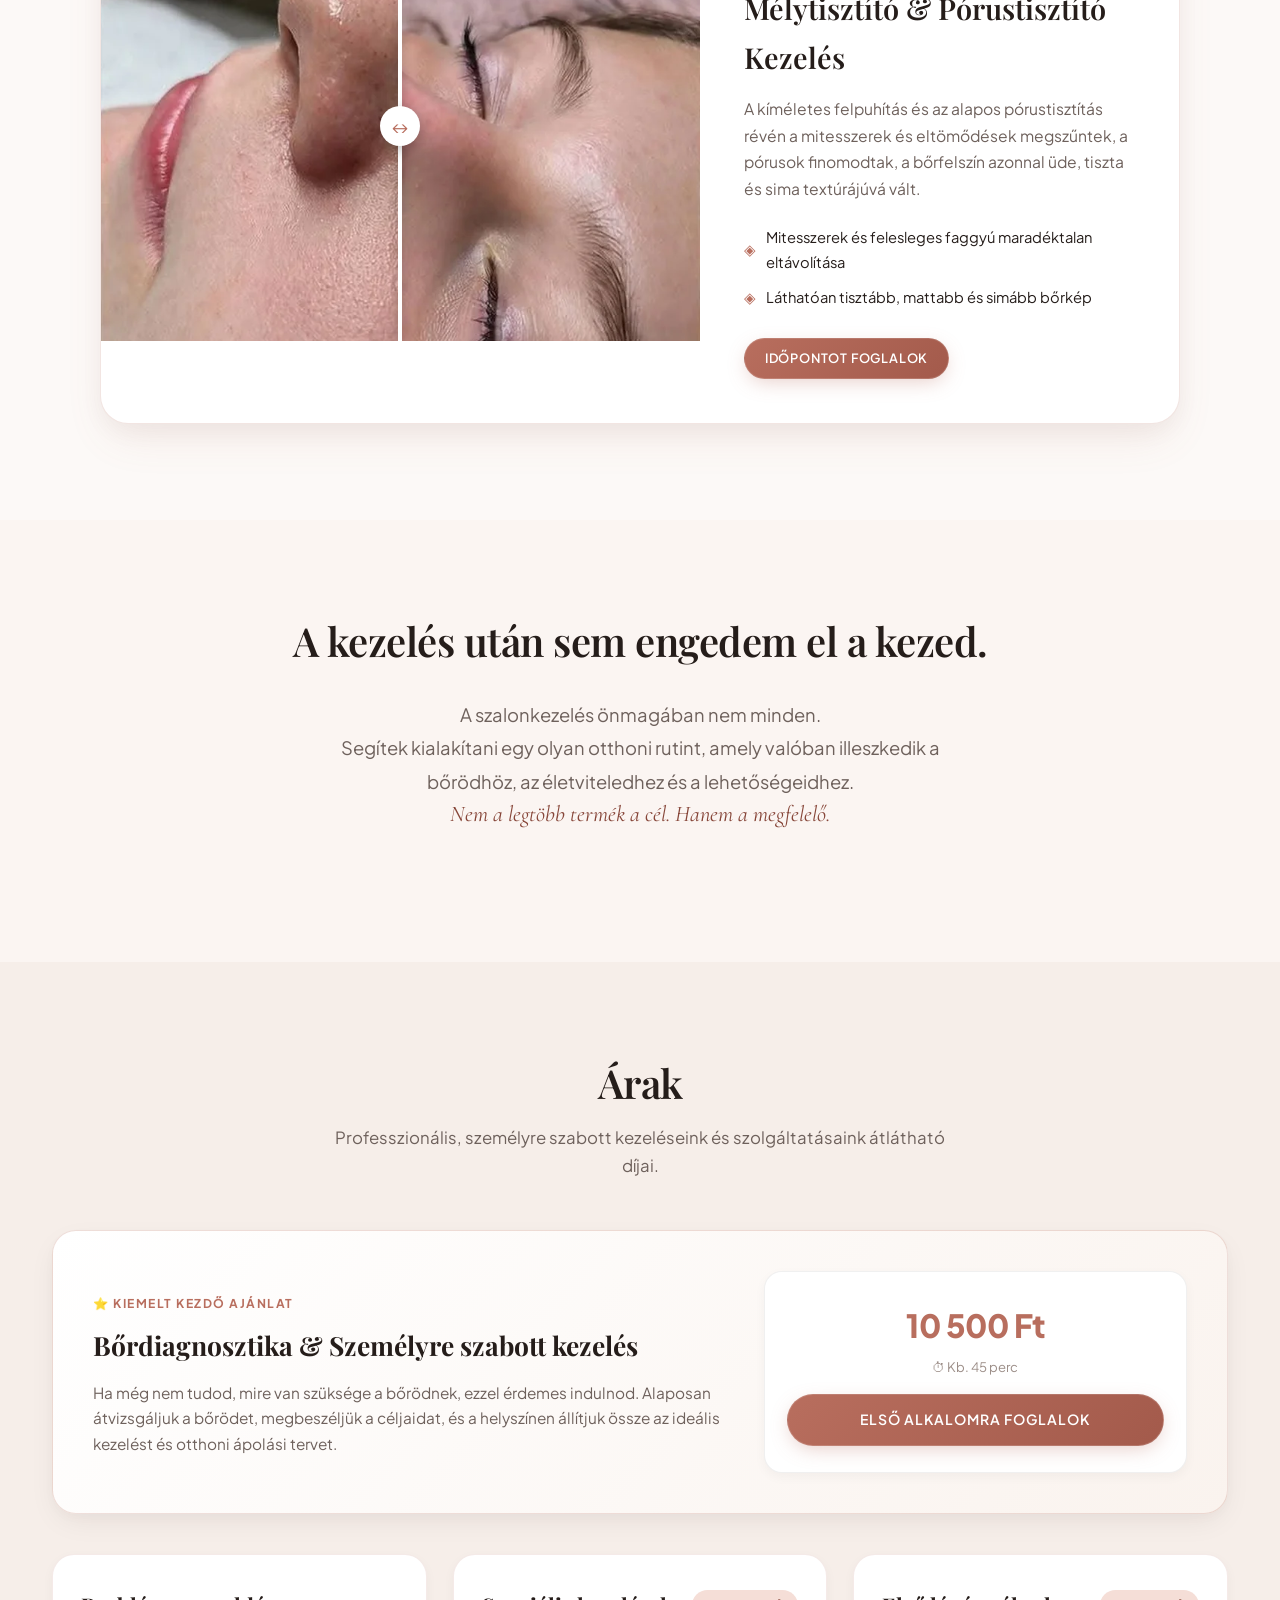
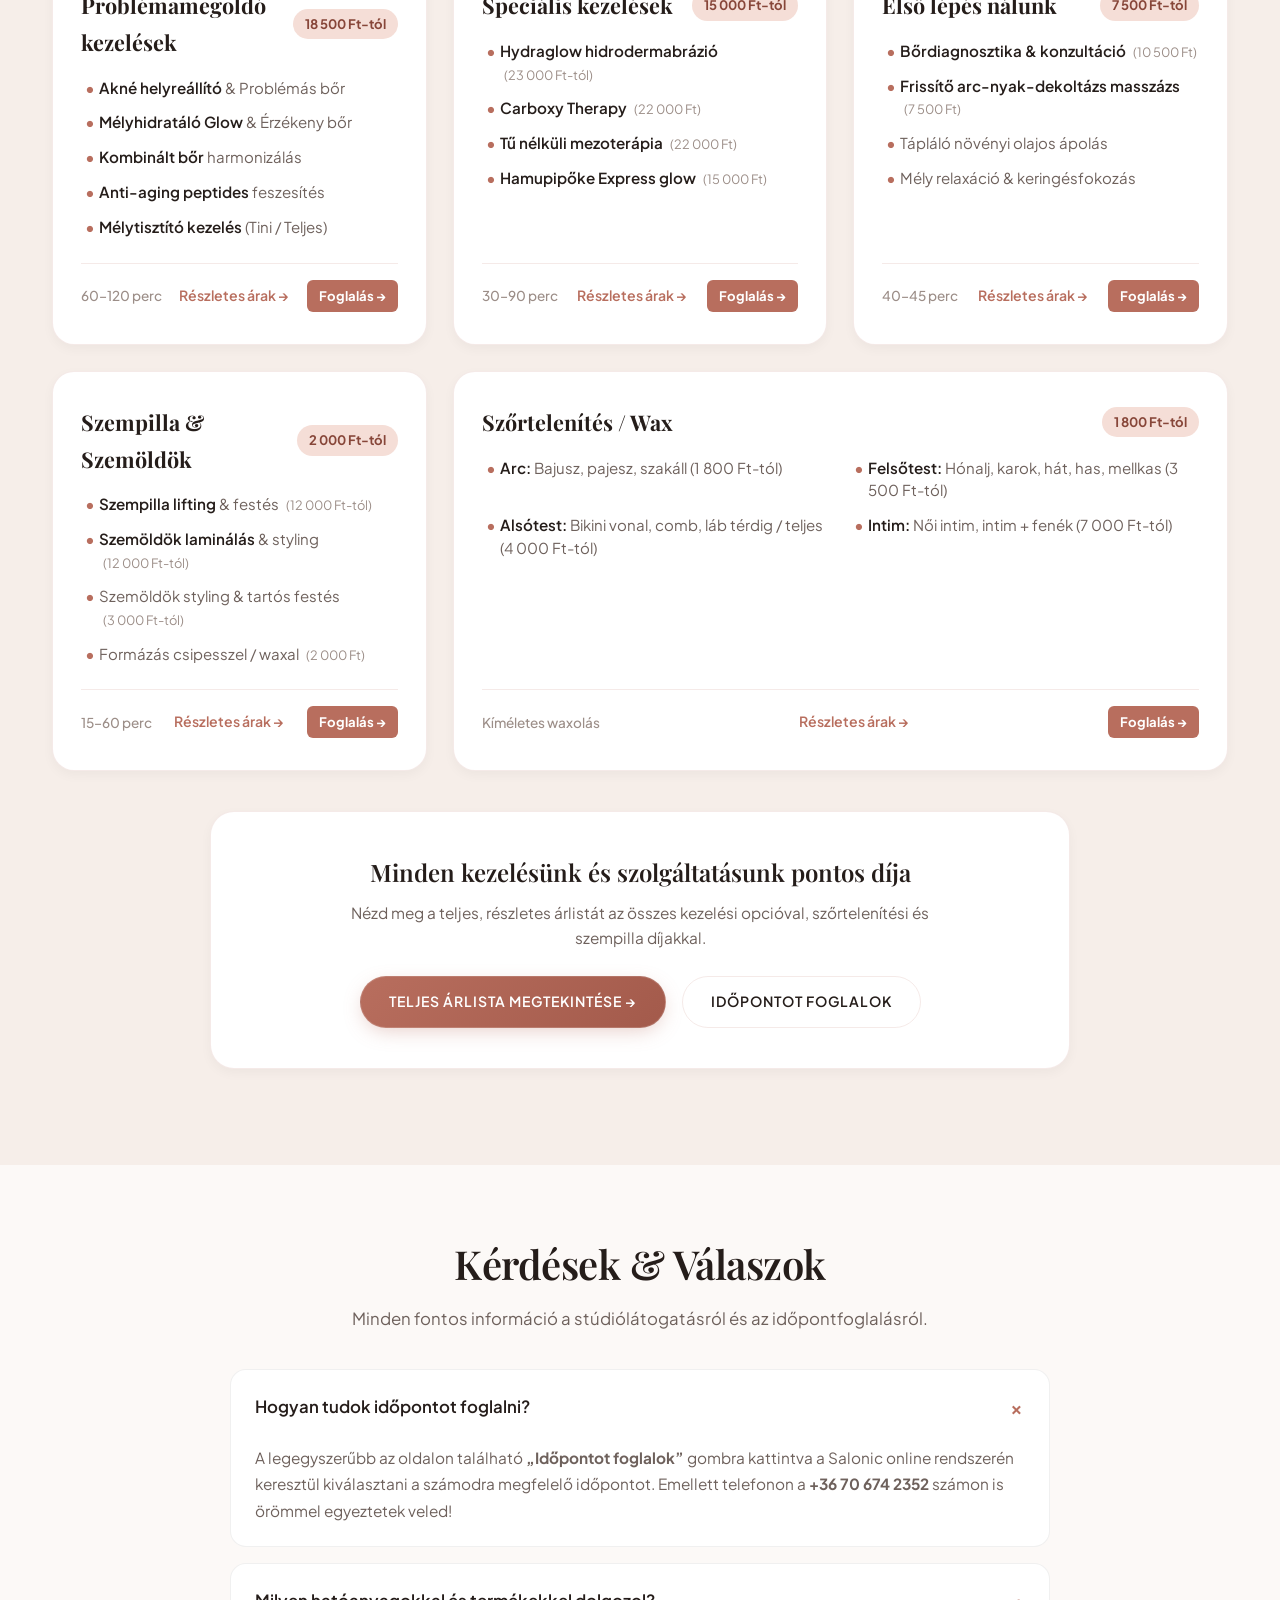
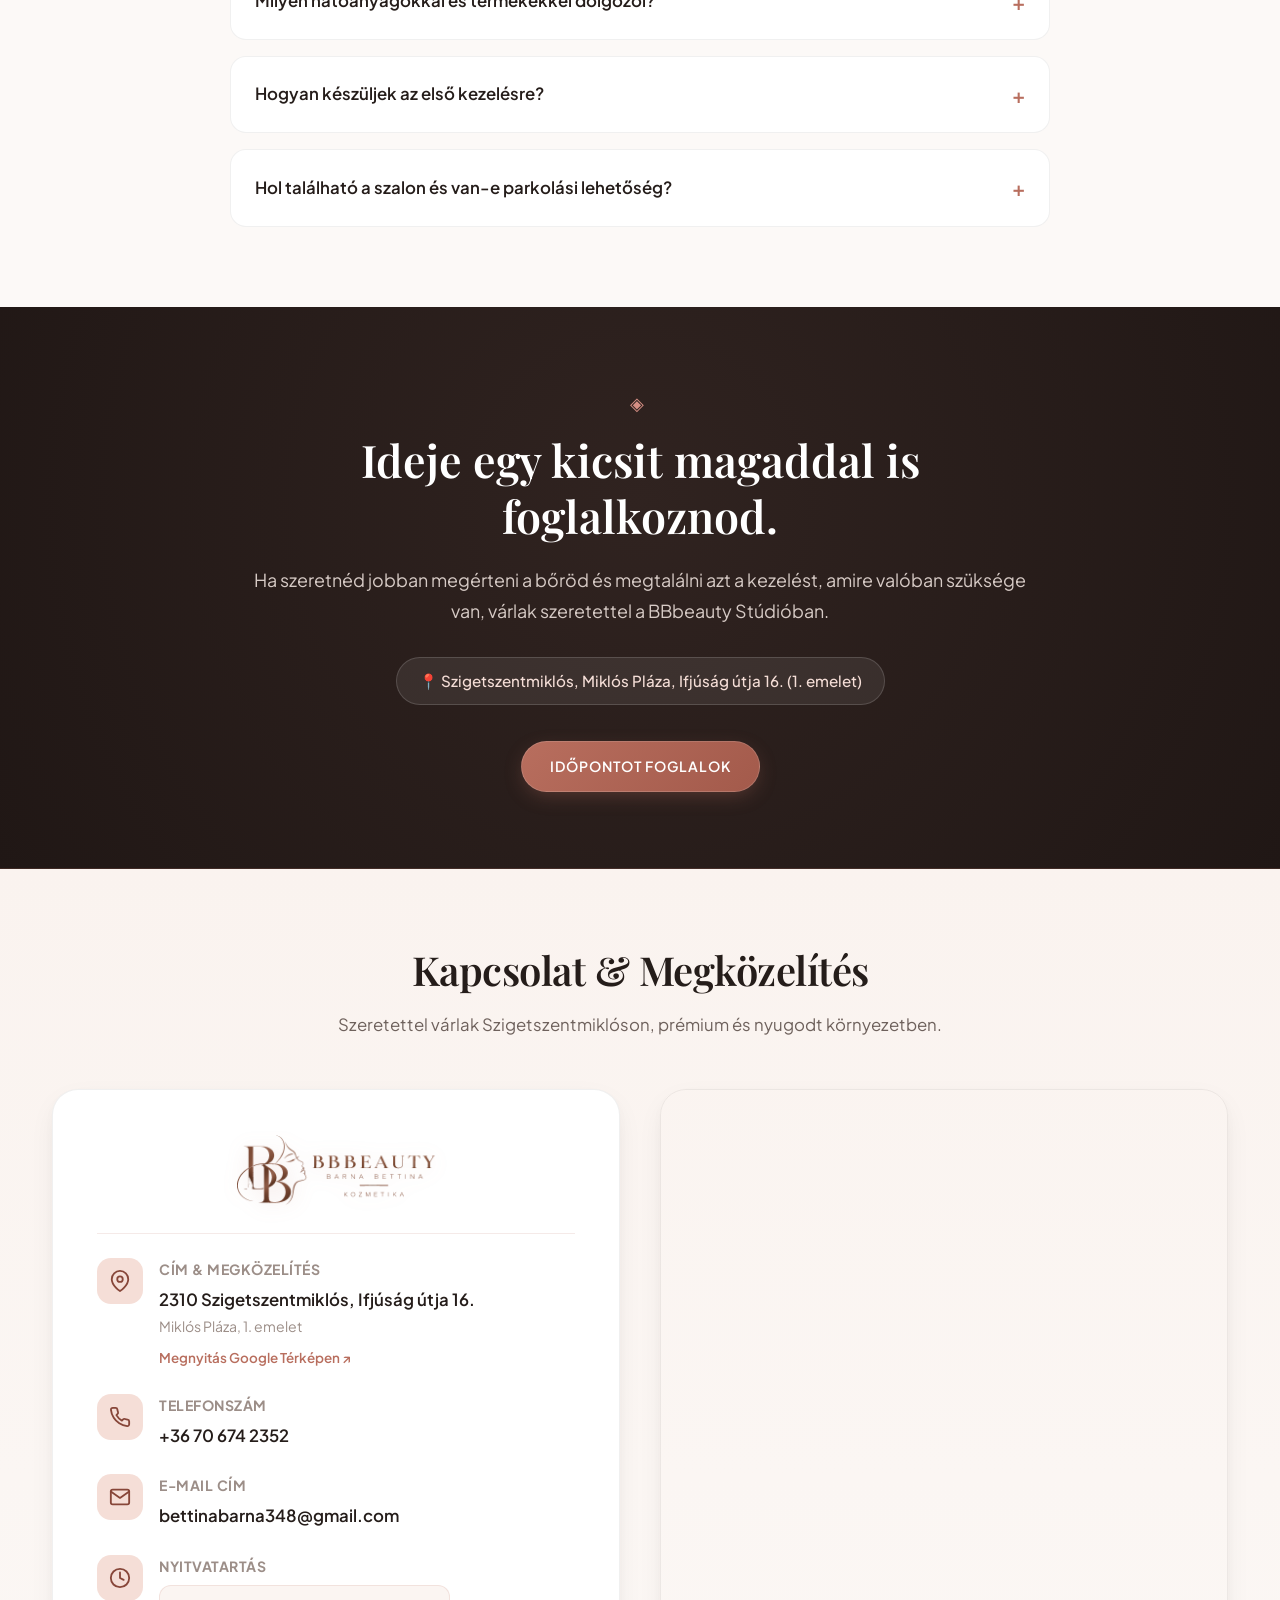
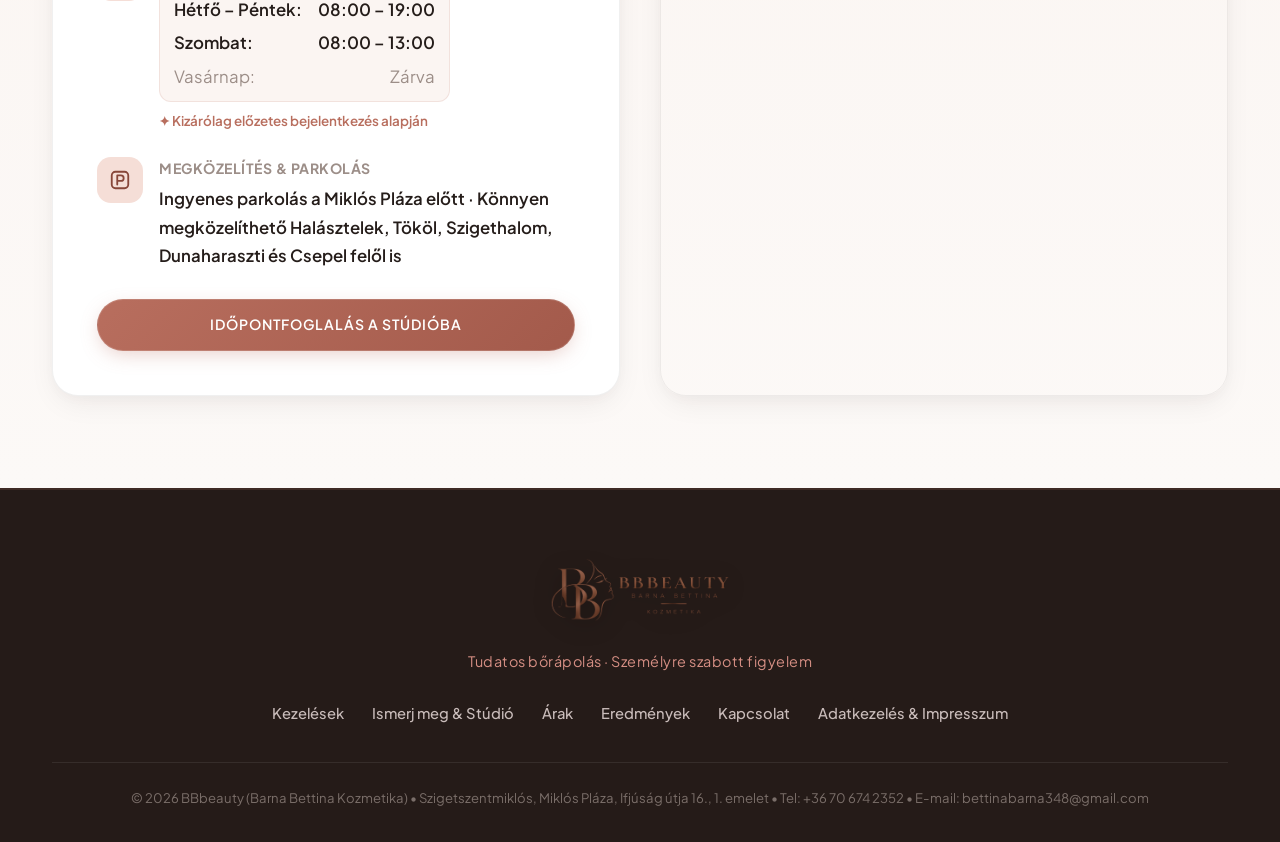
==== commit d134334a: "feat: Add Bright Formula folthalvanyito kezelés, signature hero card csere, Bormegujito kezelesek ka" ====
--- a/index.html
+++ b/index.html
@@ -2,6 +2,16 @@
 
 <html lang="hu">
 <head>
+<!-- Google tag (gtag.js) -->
+<script async src="https://www.googletagmanager.com/gtag/js?id=G-3BNVEBYM7K"></script>
+<script>
+  window.dataLayer = window.dataLayer || [];
+  function gtag(){dataLayer.push(arguments);}
+  gtag('js', new Date());
+
+  gtag('config', 'G-3BNVEBYM7K');
+  gtag('config', 'AW-18446564317');
+</script>
 <meta charset="utf-8"/>
 <meta content="width=device-width, initial-scale=1.0" name="viewport"/>
 <title>BBbeauty Kozmetika Szigetszentmiklós · Prémium Arckezelések</title>
@@ -39,12 +49,15 @@
       "name": "BBbeauty Kozmetika - Barna Bettina",
       "url": "https://bbbeautykozmetika.hu/",
       "image": [
+        "https://bbbeautykozmetika.hu/images/bbbeauty-bright-formula-folthalvanyito-kezeles-1200.jpg",
         "https://bbbeautykozmetika.hu/images/bbbeauty-oxytech-glow-arckezeles-szigetszentmiklos-1200.jpg",
         "https://bbbeautykozmetika.hu/images/bbbeauty-barna-bettina-kozmetikus-szigetszentmiklos-1200.jpg"
       ],
-      "description": "Személyre szabott arckezelések, tudatos bőrápolás, gépi kezelések és Vagheggi olasz fitokozmetika Szigetszentmiklóson a Miklós Plázában.",
+      "description": "Személyre szabott arckezelések, tudatos bőrápolás, Vagheggi Bright Formula hámlasztás, gépi kezelések és olasz fitokozmetika Szigetszentmiklóson a Miklós Plázában.",
       "serviceType": [
         "Kozmetika Szigetszentmiklós",
+        "Bright Formula pigmentfolt halványítás és hámlasztás",
+        "Bőrmegújító arckezelések",
         "Személyre szabott arckezelés",
         "Arctisztítás és akné kezelés",
         "Hydraglow hidrodermabrázió",
@@ -256,34 +269,34 @@
           Személyre szabott kozmetikai arckezelések és modern bőrápoló rituálék a tiszta, hidratált és élettel teli bőrért.
         </p>
 </div>
-<!-- 1. Fekvő Kiemelt Kezelés (BBbeauty OxyTech Glow) -->
+<!-- 1. Fekvő Kiemelt Kezelés (Bright Formula – Intenzív Folthalványítás & Hámlasztás) -->
 <div class="v8-signature-card">
 <div class="v8-signature-img-wrap">
-<img alt="BBbeauty Kozmetika Szigetszentmiklós - OxyTech Glow oxigénes kezelés" height="900" loading="lazy" sizes="(max-width: 600px) 100vw, (max-width: 1024px) 50vw, 360px" src="images/bbbeauty-oxytech-glow-arckezeles-szigetszentmiklos-800.webp" srcset="images/bbbeauty-oxytech-glow-arckezeles-szigetszentmiklos-480.webp 480w, images/bbbeauty-oxytech-glow-arckezeles-szigetszentmiklos-800.webp 800w, images/bbbeauty-oxytech-glow-arckezeles-szigetszentmiklos-1200.webp 1200w" width="1200"/>
-<span class="v8-signature-badge">⭐ Újdonság</span>
+<img alt="BBbeauty Kozmetika Szigetszentmiklós - Bright Formula folthalványító és hámlasztó kezelés" height="900" loading="lazy" sizes="(max-width: 600px) 100vw, (max-width: 1024px) 50vw, 360px" src="images/bbbeauty-bright-formula-folthalvanyito-kezeles-800.webp" srcset="images/bbbeauty-bright-formula-folthalvanyito-kezeles-480.webp 480w, images/bbbeauty-bright-formula-folthalvanyito-kezeles-800.webp 800w, images/bbbeauty-bright-formula-folthalvanyito-kezeles-1200.webp 1200w" width="1200"/>
+<span class="v8-signature-badge">⭐ Újdonság · Kiemelt Kúra</span>
 </div>
 <div class="v8-signature-body">
 <div>
-<span class="v8-signature-tag">Újdonság · Csúcs-technológia</span>
-<h3 class="v8-signature-title">BBbeauty OxyTech Glow</h3>
+<span class="v8-signature-tag">Újdonság · Folthalványítás &amp; Hámlasztás</span>
+<h3 class="v8-signature-title">Bright Formula – Intenzív Folthalványítás &amp; Bőrmegújítás</h3>
 <p class="v8-signature-desc">
-              Ragyogóbb, frissebb és hidratáltabb bőr egy komplex kezelésben. A gyengéd CO₂-kapszulás oxigenizálás, az ultrahangos hatóanyag-bevitel és a rádiófrekvenciás bőrfeszesítés ötvözete a látványos, azonnali megújulásért.
+              Intenzív folthalványító és bőrmegújító kezelés pigmentfoltokra, egyenetlen bőrtónusra és fakó bőrre. A Vagheggi Bright Formula professzionális protokollja intenzív hámlasztással és halványító hatóanyagokkal támogatja a bőr megújulását a ragyogó, tiszta bőrért.
             </p>
 <div class="v8-signature-features">
-<span class="v8-signature-pill">✦ CO₂ Oxigenizálás</span>
-<span class="v8-signature-pill">✦ Ultrahangos hatóanyag-bevitel</span>
-<span class="v8-signature-pill">✦ RF Bőrfeszesítés</span>
-<span class="v8-signature-pill">✦ Hűsítő Pakolás</span>
+<span class="v8-signature-pill">✦ Vagheggi Hámlasztás</span>
+<span class="v8-signature-pill">✦ Célzott Folthalványítás</span>
+<span class="v8-signature-pill">✦ Bőrtónus-egységesítés</span>
+<span class="v8-signature-pill">✦ 5 alkalmas kúrában is</span>
 </div>
 </div>
 <div class="v8-signature-footer">
 <div class="v8-signature-meta">
-<span class="v8-signature-duration">⏱ 60 perc (kúrában is)</span>
-<span class="v8-signature-price">29 000 Ft</span>
+<span class="v8-signature-duration">⏱ kb. 60 perc (Kúra: 5 alkalom)</span>
+<span class="v8-signature-price">19 000 Ft <span style="font-size: 0.85rem; font-weight: normal; color: var(--text-muted);">(Kúra: 85 000 Ft)</span></span>
 </div>
 <div class="v8-signature-actions">
-<button class="btn-detail-link btn-treatment-detail" data-id="oxytech-glow">Részletek</button>
-<a class="btn-card-book" href="https://bbbeautykozmetika.salonic.hu/selectEmployee/?placeId=14908&amp;serviceId=480621" rel="noopener noreferrer" target="_blank">Foglalás →</a>
+<button class="btn-detail-link btn-treatment-detail" data-id="bright-formula">Részletek</button>
+<a class="btn-card-book" href="https://bbbeautykozmetika.salonic.hu/showServices/?employeeId=33059&amp;placeId=14908&amp;serviceId=0" rel="noopener noreferrer" target="_blank">Foglalás →</a>
 </div>
 </div>
 </div>
@@ -397,6 +410,7 @@
 <div class="treatments-catalog-wrap" id="catalogWrap" style="display: none;">
 <div class="filter-tabs-bar">
 <button class="filter-tab-btn active" data-filter="all">Összes Kezelés</button>
+<button class="filter-tab-btn" data-filter="bormegujitas">Bőrmegújítás &amp; Halványítás</button>
 <button class="filter-tab-btn" data-filter="cleansing">Mélytisztítás</button>
 <button class="filter-tab-btn" data-filter="glow">Hidratálás &amp; Glow</button>
 <button class="filter-tab-btn" data-filter="antiaging">Anti-aging &amp; Feszesítés</button>
@@ -405,11 +419,34 @@
 <button class="filter-tab-btn" data-filter="special">Gépi Kezelések</button>
 </div>
 <div class="treatments-grid">
-<!-- 1. BBbeauty OxyTech Glow -->
-<div class="treatment-card-item" data-category="special glow antiaging">
+<!-- 1. Bright Formula – Intenzív folthalványító & bőrmegújító kezelés -->
+<div class="treatment-card-item" data-category="bormegujitas">
+<div class="treatment-img-wrap">
+<img alt="BBbeauty Kozmetika Szigetszentmiklós - Bright Formula folthalványító és hámlasztó kezelés" height="900" loading="lazy" sizes="(max-width: 600px) 100vw, (max-width: 1024px) 50vw, 360px" src="images/bbbeauty-bright-formula-folthalvanyito-kezeles-800.webp" srcset="images/bbbeauty-bright-formula-folthalvanyito-kezeles-480.webp 480w, images/bbbeauty-bright-formula-folthalvanyito-kezeles-800.webp 800w, images/bbbeauty-bright-formula-folthalvanyito-kezeles-1200.webp 1200w" width="1200"/>
+<span class="treatment-badge-tag">⭐ Kiemelt Kúra</span>
+</div>
+<div class="treatment-body">
+<div>
+<h3 class="treatment-title">Bright Formula – Folthalványítás</h3>
+<p class="treatment-desc">Intenzív folthalványító &amp; bőrmegújító kezelés pigmentfoltokra, egyenetlen bőrtónusra Vagheggi hámlasztással.</p>
+</div>
+<div class="treatment-footer">
+<div class="treatment-meta-info">
+<span class="treatment-duration">⏱ 60 perc</span>
+<span class="treatment-price">19 000 Ft</span>
+</div>
+<div class="card-action-btns">
+<button class="btn-detail-link btn-treatment-detail" data-id="bright-formula">Részletek</button>
+<a class="btn-card-book" href="https://bbbeautykozmetika.salonic.hu/showServices/?employeeId=33059&amp;placeId=14908&amp;serviceId=0" rel="noopener noreferrer" target="_blank">Foglalás →</a>
+</div>
+</div>
+</div>
+</div>
+<!-- 2. BBbeauty OxyTech Glow -->
+<div class="treatment-card-item" data-category="bormegujitas special glow antiaging">
 <div class="treatment-img-wrap">
 <img alt="BBbeauty Kozmetika Szigetszentmiklós - OxyTech Glow oxigénes kezelés" height="900" loading="lazy" sizes="(max-width: 600px) 100vw, (max-width: 1024px) 50vw, 360px" src="images/bbbeauty-oxytech-glow-arckezeles-szigetszentmiklos-800.webp" srcset="images/bbbeauty-oxytech-glow-arckezeles-szigetszentmiklos-480.webp 480w, images/bbbeauty-oxytech-glow-arckezeles-szigetszentmiklos-800.webp 800w, images/bbbeauty-oxytech-glow-arckezeles-szigetszentmiklos-1200.webp 1200w" width="1200"/>
-<span class="treatment-badge-tag">⭐ Újdonság</span>
+<span class="treatment-badge-tag">Csúcs-technológia</span>
 </div>
 <div class="treatment-body">
 <div>
